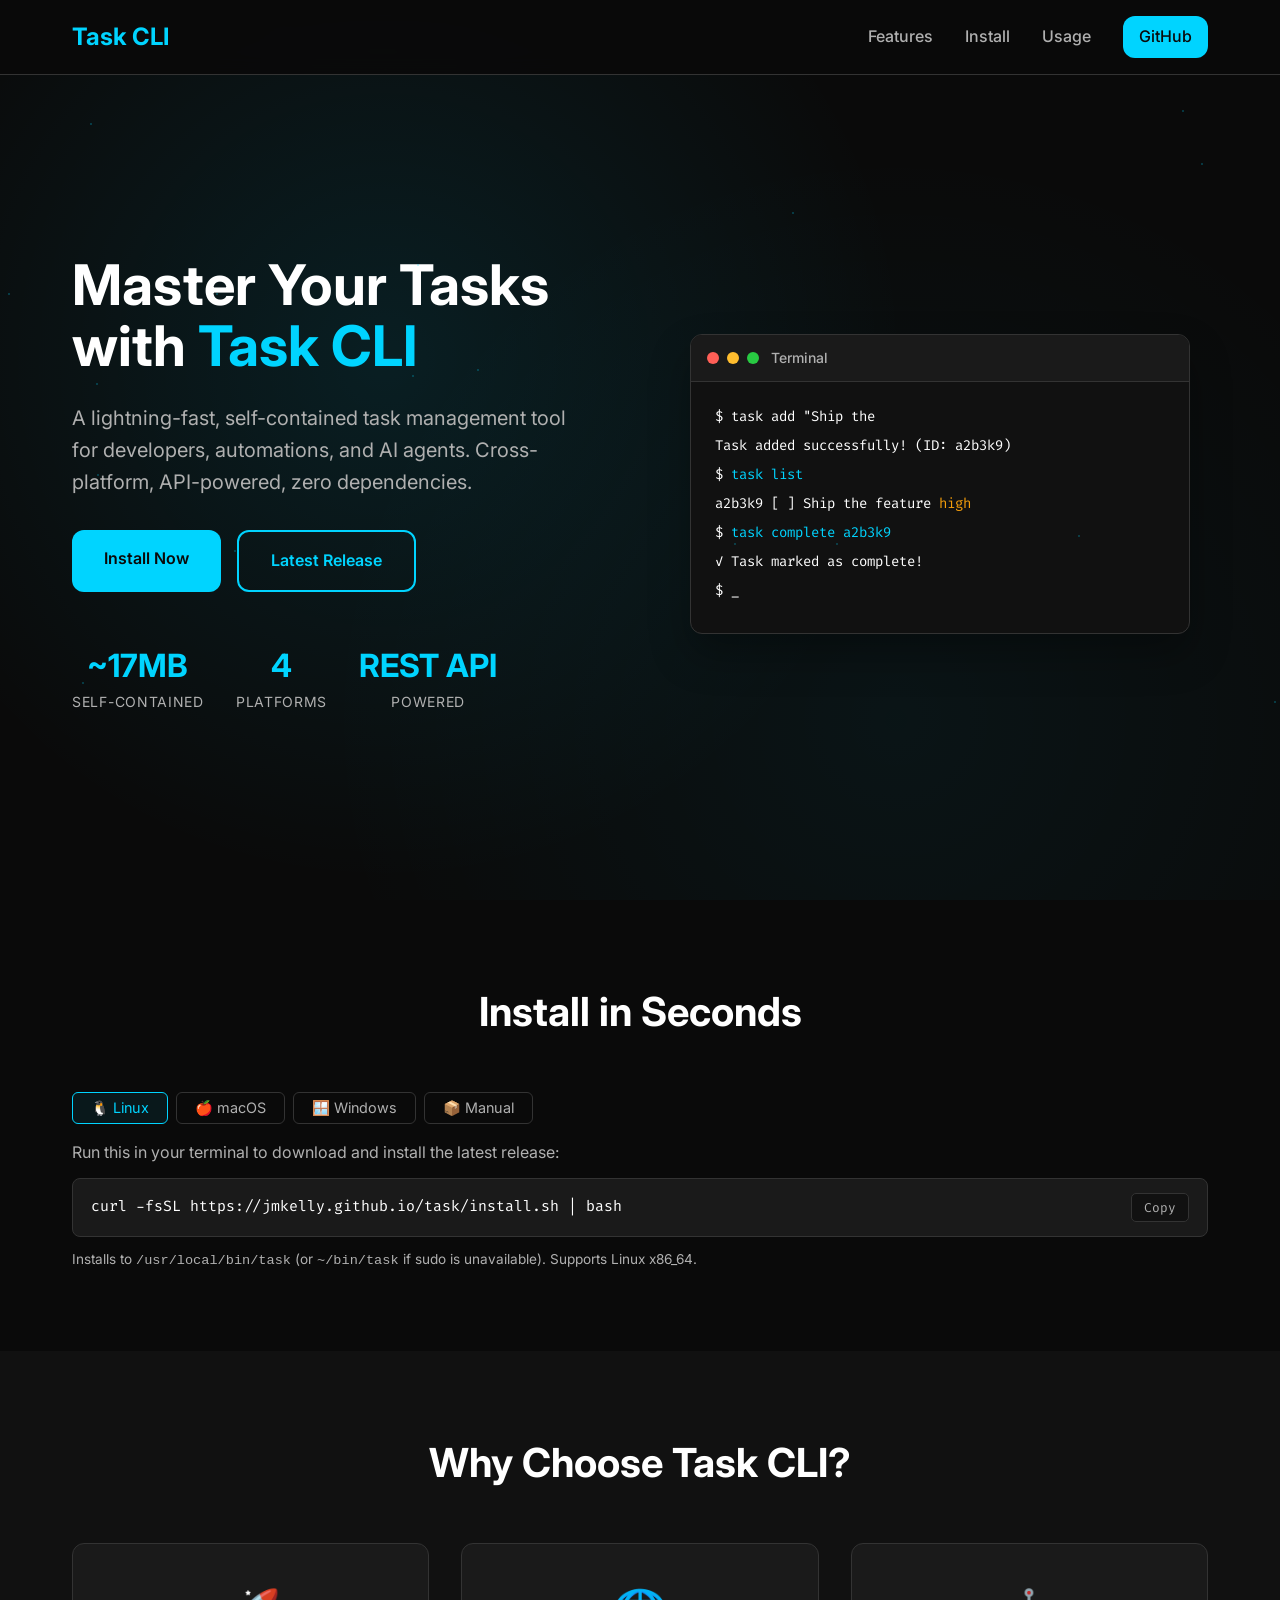
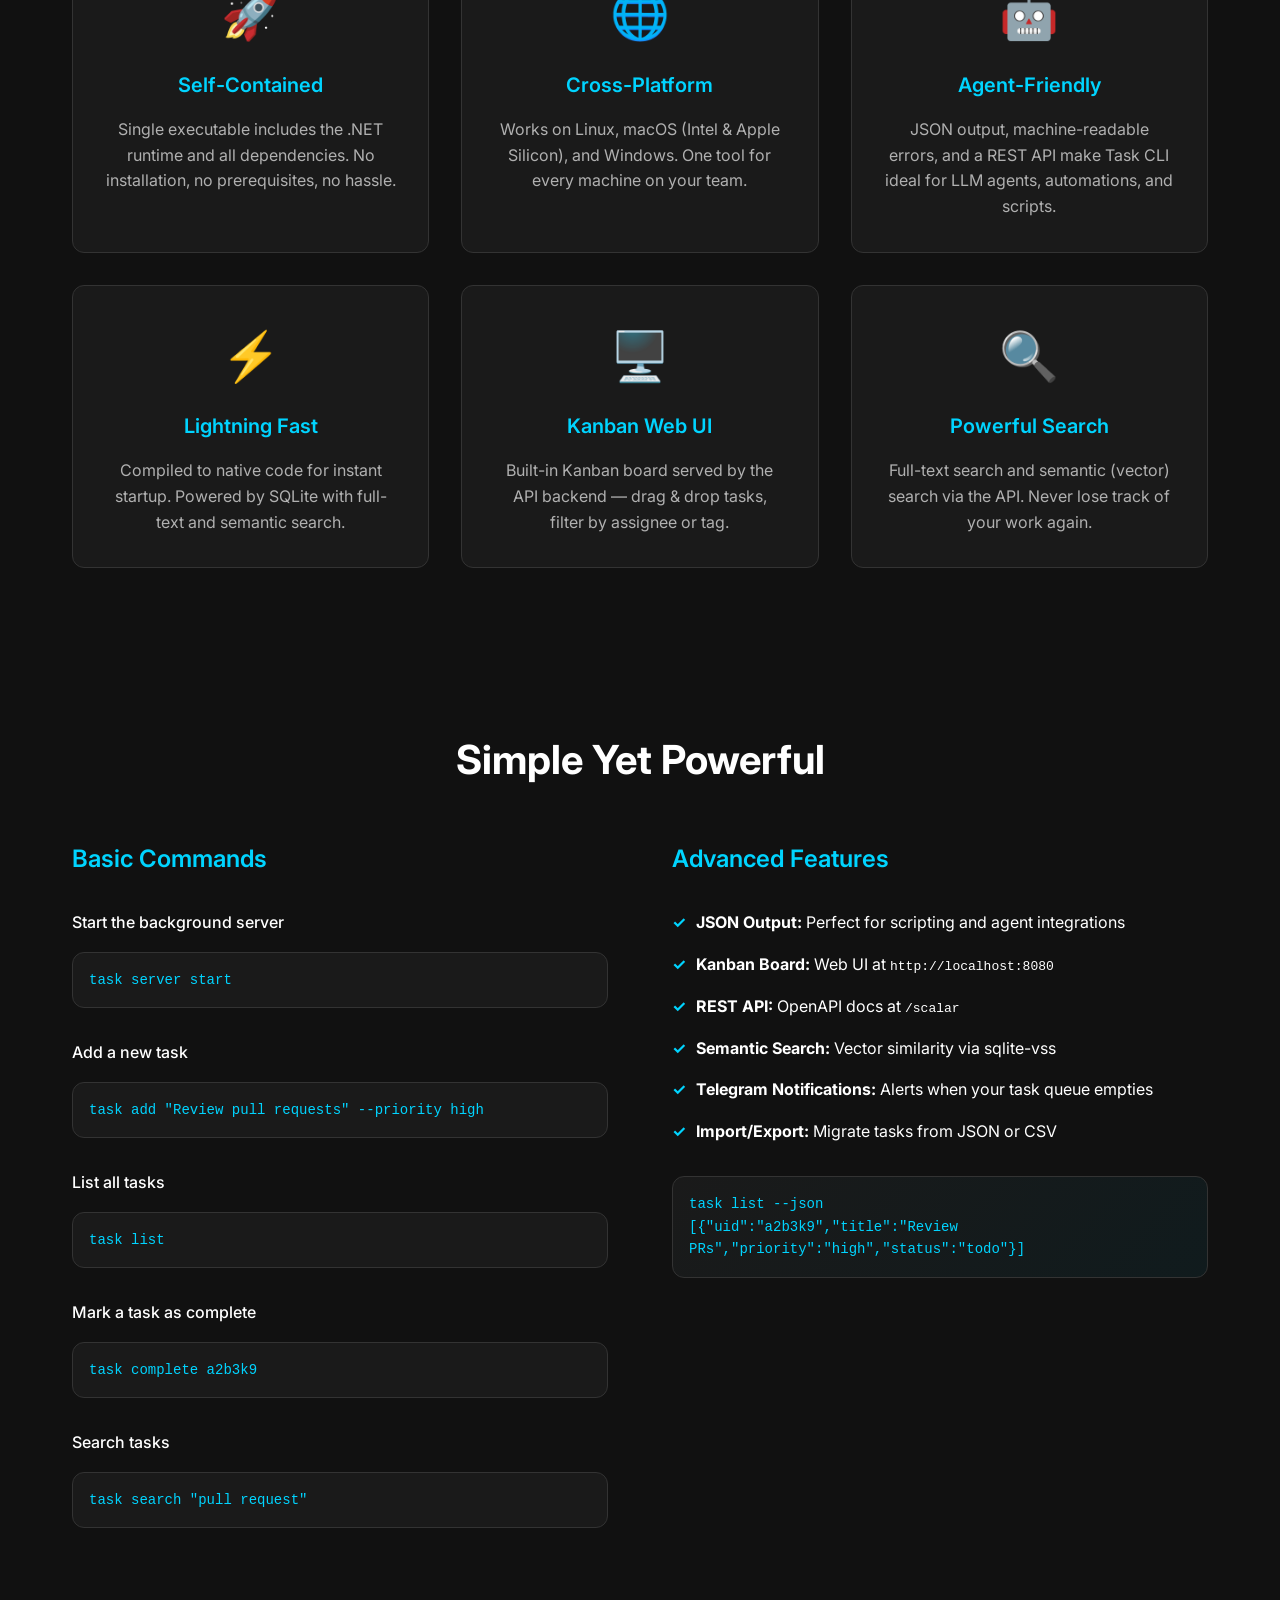
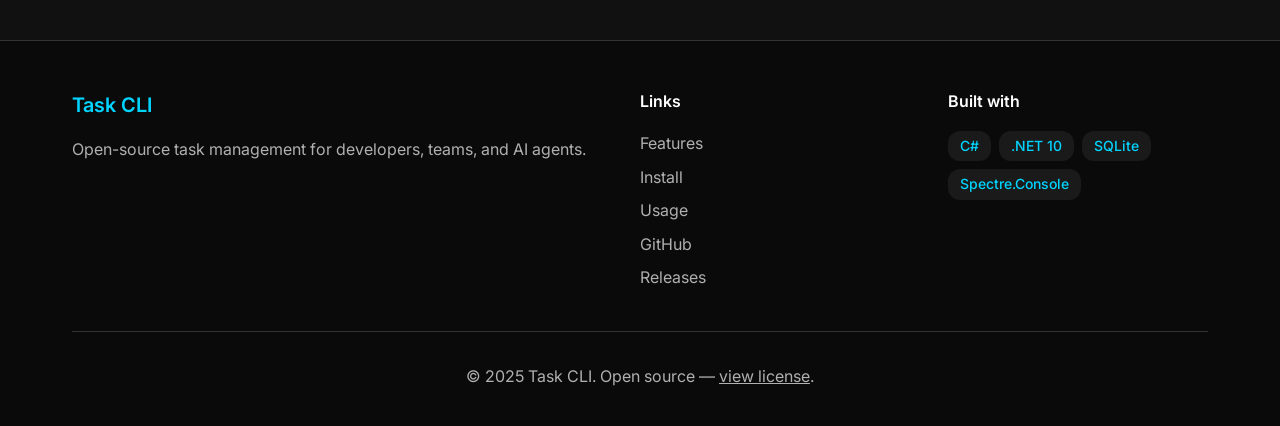
==== docs/index.html @ d17a0133 "feat: add release workflow, install scripts, and GitHub Pages landing page Agent-Logs-Url: https://g" ====
<!DOCTYPE html>
<html lang="en">
<head>
    <meta charset="UTF-8">
    <meta name="viewport" content="width=device-width, initial-scale=1.0">
    <title>Task CLI - Cross-Platform Task Management Tool</title>
    <meta name="description" content="A self-contained, cross-platform CLI application for managing tasks. No installation hassles — one command and you're ready to go.">
    <link rel="preconnect" href="https://fonts.googleapis.com">
    <link rel="preconnect" href="https://fonts.gstatic.com" crossorigin>
    <link href="https://fonts.googleapis.com/css2?family=Inter:wght@300;400;500;600;700&family=Fira+Code:wght@400;500&display=swap" rel="stylesheet">
    <link rel="stylesheet" href="marketing.css">
    <style>
        /* Install section extras */
        .install-tabs { display: flex; gap: 8px; margin-bottom: 16px; flex-wrap: wrap; }
        .tab-btn {
            padding: 6px 18px; border-radius: 6px; border: 1.5px solid var(--border-color);
            background: transparent; color: var(--text-secondary); font-size: 0.9rem;
            cursor: pointer; font-family: inherit; transition: all 0.2s;
        }
        .tab-btn.active, .tab-btn:hover {
            border-color: var(--text-accent); color: var(--text-accent); background: rgba(0,212,255,0.07);
        }
        .tab-panel { display: none; }
        .tab-panel.active { display: block; }
        .oneliner-box {
            display: flex; align-items: center; gap: 10px;
            background: var(--bg-tertiary); border: 1px solid var(--border-color);
            border-radius: 8px; padding: 14px 18px; margin-bottom: 12px;
            font-family: 'Fira Code', monospace; font-size: 0.93rem;
            color: var(--text-primary); word-break: break-all;
        }
        .copy-btn {
            margin-left: auto; flex-shrink: 0;
            padding: 5px 12px; border-radius: 5px; border: 1px solid var(--border-color);
            background: var(--bg-secondary); color: var(--text-secondary);
            font-size: 0.8rem; cursor: pointer; font-family: inherit;
            transition: all 0.2s;
        }
        .copy-btn:hover { border-color: var(--text-accent); color: var(--text-accent); }
        .platform-download-grid {
            display: grid; grid-template-columns: repeat(auto-fit, minmax(180px, 1fr)); gap: 10px;
            margin-top: 12px;
        }
        .dl-btn {
            display: flex; flex-direction: column; align-items: center; gap: 4px;
            padding: 14px 10px; border-radius: 10px; border: 1.5px solid var(--border-color);
            background: var(--bg-secondary); color: var(--text-primary); text-decoration: none;
            font-size: 0.88rem; transition: all 0.2s; text-align: center;
        }
        .dl-btn:hover { border-color: var(--text-accent); color: var(--text-accent); transform: translateY(-2px); }
        .dl-btn .dl-icon { font-size: 1.6rem; }
        .dl-btn .dl-label { font-weight: 600; }
        .dl-btn .dl-sub { font-size: 0.78rem; color: var(--text-secondary); }
        .releases-link { text-align: center; margin-top: 14px; font-size: 0.9rem; color: var(--text-secondary); }
        .releases-link a { color: var(--accent); }
    </style>
</head>
<body>
    <header class="hero">
        <nav class="nav">
            <div class="nav-content">
                <h1 class="nav-title">Task CLI</h1>
                <div class="nav-links">
                    <a href="#features">Features</a>
                    <a href="#installation">Install</a>
                    <a href="#usage">Usage</a>
                    <a href="https://github.com/jmkelly/task" class="cta-btn">GitHub</a>
                </div>
            </div>
        </nav>

        <div class="hero-content">
            <div class="hero-text">
                <h1 class="hero-title">
                    Master Your Tasks with
                    <span class="accent">Task CLI</span>
                </h1>
                <p class="hero-subtitle">
                    A lightning-fast, self-contained task management tool for developers, automations, and AI agents.
                    Cross-platform, API-powered, zero dependencies.
                </p>
                <div class="hero-actions">
                    <a href="#installation" class="primary-btn">Install Now</a>
                    <a href="https://github.com/jmkelly/task/releases/latest" class="secondary-btn">Latest Release</a>
                </div>
                <div class="hero-stats">
                    <div class="stat">
                        <span class="stat-number">~17MB</span>
                        <span class="stat-label">Self-Contained</span>
                    </div>
                    <div class="stat">
                        <span class="stat-number">4</span>
                        <span class="stat-label">Platforms</span>
                    </div>
                    <div class="stat">
                        <span class="stat-number">REST API</span>
                        <span class="stat-label">Powered</span>
                    </div>
                </div>
            </div>
            <div class="hero-visual">
                <div class="terminal">
                    <div class="terminal-header">
                        <div class="terminal-dots">
                            <span class="dot red"></span>
                            <span class="dot yellow"></span>
                            <span class="dot green"></span>
                        </div>
                        <span class="terminal-title">Terminal</span>
                    </div>
                    <div class="terminal-content">
                        <div class="terminal-line">$ <span class="command">task add "Ship the feature"</span></div>
                        <div class="terminal-line">Task added successfully! (ID: a2b3k9)</div>
                        <div class="terminal-line">$ <span class="command">task list</span></div>
                        <div class="terminal-line">a2b3k9  [ ] Ship the feature  <span style="color:#f59e0b">high</span></div>
                        <div class="terminal-line">$ <span class="command">task complete a2b3k9</span></div>
                        <div class="terminal-line">✓ Task marked as complete!</div>
                        <div class="terminal-line">$ <span class="cursor">_</span></div>
                    </div>
                </div>
            </div>
        </div>
    </header>

    <!-- INSTALLATION -->
    <section id="installation" class="installation">
        <div class="container">
            <h2 class="section-title">Install in Seconds</h2>

            <div class="install-tabs">
                <button class="tab-btn active" onclick="switchTab('linux', this)">🐧 Linux</button>
                <button class="tab-btn" onclick="switchTab('mac', this)">🍎 macOS</button>
                <button class="tab-btn" onclick="switchTab('windows', this)">🪟 Windows</button>
                <button class="tab-btn" onclick="switchTab('manual', this)">📦 Manual</button>
            </div>

            <!-- Linux -->
            <div id="tab-linux" class="tab-panel active">
                <p style="margin-bottom:12px;color:var(--text-secondary)">Run this in your terminal to download and install the latest release:</p>
                <div class="oneliner-box">
                    <span>curl -fsSL https://jmkelly.github.io/task/install.sh | bash</span>
                    <button class="copy-btn" onclick="copyText(this,'curl -fsSL https://jmkelly.github.io/task/install.sh | bash')">Copy</button>
                </div>
                <p style="font-size:0.85rem;color:var(--text-secondary)">
                    Installs to <code>/usr/local/bin/task</code> (or <code>~/bin/task</code> if sudo is unavailable).
                    Supports Linux x86_64.
                </p>
            </div>

            <!-- macOS -->
            <div id="tab-mac" class="tab-panel">
                <p style="margin-bottom:12px;color:var(--text-secondary)">Run this in your terminal — works on Intel and Apple Silicon:</p>
                <div class="oneliner-box">
                    <span>curl -fsSL https://jmkelly.github.io/task/install.sh | bash</span>
                    <button class="copy-btn" onclick="copyText(this,'curl -fsSL https://jmkelly.github.io/task/install.sh | bash')">Copy</button>
                </div>
                <p style="font-size:0.85rem;color:var(--text-secondary)">
                    Auto-detects Intel (x86_64) or Apple Silicon (arm64). Installs to <code>/usr/local/bin/task</code>.
                </p>
            </div>

            <!-- Windows -->
            <div id="tab-windows" class="tab-panel">
                <p style="margin-bottom:12px;color:var(--text-secondary)">Open PowerShell and run:</p>
                <div class="oneliner-box">
                    <span>irm https://jmkelly.github.io/task/install.ps1 | iex</span>
                    <button class="copy-btn" onclick="copyText(this,'irm https://jmkelly.github.io/task/install.ps1 | iex')">Copy</button>
                </div>
                <p style="font-size:0.85rem;color:var(--text-secondary)">
                    Downloads to <code>%LOCALAPPDATA%\Programs\task\task.exe</code> and adds it to your user PATH automatically.
                    Restart your terminal after installing.
                </p>
            </div>

            <!-- Manual -->
            <div id="tab-manual" class="tab-panel">
                <p style="margin-bottom:12px;color:var(--text-secondary)">Download the binary for your platform directly from the latest release:</p>
                <div class="platform-download-grid">
                    <a class="dl-btn" href="https://github.com/jmkelly/task/releases/latest/download/task-linux-x64">
                        <span class="dl-icon">🐧</span>
                        <span class="dl-label">Linux</span>
                        <span class="dl-sub">x86_64</span>
                    </a>
                    <a class="dl-btn" href="https://github.com/jmkelly/task/releases/latest/download/task-osx-x64">
                        <span class="dl-icon">🍎</span>
                        <span class="dl-label">macOS</span>
                        <span class="dl-sub">Intel (x86_64)</span>
                    </a>
                    <a class="dl-btn" href="https://github.com/jmkelly/task/releases/latest/download/task-osx-arm64">
                        <span class="dl-icon">🍎</span>
                        <span class="dl-label">macOS</span>
                        <span class="dl-sub">Apple Silicon (arm64)</span>
                    </a>
                    <a class="dl-btn" href="https://github.com/jmkelly/task/releases/latest/download/task-win-x64.exe">
                        <span class="dl-icon">🪟</span>
                        <span class="dl-label">Windows</span>
                        <span class="dl-sub">x86_64 (.exe)</span>
                    </a>
                </div>
                <div class="releases-link">
                    All versions: <a href="https://github.com/jmkelly/task/releases">github.com/jmkelly/task/releases</a>
                </div>
                <p style="font-size:0.85rem;color:var(--text-secondary);margin-top:14px">
                    After downloading on Linux/macOS, make it executable and move to your PATH:<br>
                    <code>chmod +x task-linux-x64 &amp;&amp; sudo mv task-linux-x64 /usr/local/bin/task</code>
                </p>
            </div>
        </div>
    </section>

    <!-- FEATURES -->
    <section id="features" class="features">
        <div class="container">
            <h2 class="section-title">Why Choose Task CLI?</h2>
            <div class="features-grid">
                <div class="feature-card">
                    <div class="feature-icon">🚀</div>
                    <h3>Self-Contained</h3>
                    <p>Single executable includes the .NET runtime and all dependencies. No installation, no prerequisites, no hassle.</p>
                </div>
                <div class="feature-card">
                    <div class="feature-icon">🌐</div>
                    <h3>Cross-Platform</h3>
                    <p>Works on Linux, macOS (Intel &amp; Apple Silicon), and Windows. One tool for every machine on your team.</p>
                </div>
                <div class="feature-card">
                    <div class="feature-icon">🤖</div>
                    <h3>Agent-Friendly</h3>
                    <p>JSON output, machine-readable errors, and a REST API make Task CLI ideal for LLM agents, automations, and scripts.</p>
                </div>
                <div class="feature-card">
                    <div class="feature-icon">⚡</div>
                    <h3>Lightning Fast</h3>
                    <p>Compiled to native code for instant startup. Powered by SQLite with full-text and semantic search.</p>
                </div>
                <div class="feature-card">
                    <div class="feature-icon">🖥️</div>
                    <h3>Kanban Web UI</h3>
                    <p>Built-in Kanban board served by the API backend — drag &amp; drop tasks, filter by assignee or tag.</p>
                </div>
                <div class="feature-card">
                    <div class="feature-icon">🔍</div>
                    <h3>Powerful Search</h3>
                    <p>Full-text search and semantic (vector) search via the API. Never lose track of your work again.</p>
                </div>
            </div>
        </div>
    </section>

    <!-- USAGE -->
    <section id="usage" class="usage">
        <div class="container">
            <h2 class="section-title">Simple Yet Powerful</h2>
            <div class="usage-content">
                <div class="usage-examples">
                    <h3>Basic Commands</h3>
                    <div class="command-example">
                        <div class="command-desc">Start the background server</div>
                        <div class="code-block"><code>task server start</code></div>
                    </div>
                    <div class="command-example">
                        <div class="command-desc">Add a new task</div>
                        <div class="code-block"><code>task add "Review pull requests" --priority high</code></div>
                    </div>
                    <div class="command-example">
                        <div class="command-desc">List all tasks</div>
                        <div class="code-block"><code>task list</code></div>
                    </div>
                    <div class="command-example">
                        <div class="command-desc">Mark a task as complete</div>
                        <div class="code-block"><code>task complete a2b3k9</code></div>
                    </div>
                    <div class="command-example">
                        <div class="command-desc">Search tasks</div>
                        <div class="code-block"><code>task search "pull request"</code></div>
                    </div>
                </div>
                <div class="usage-features">
                    <h3>Advanced Features</h3>
                    <ul class="feature-list">
                        <li><strong>JSON Output:</strong> Perfect for scripting and agent integrations</li>
                        <li><strong>Kanban Board:</strong> Web UI at <code>http://localhost:8080</code></li>
                        <li><strong>REST API:</strong> OpenAPI docs at <code>/scalar</code></li>
                        <li><strong>Semantic Search:</strong> Vector similarity via sqlite-vss</li>
                        <li><strong>Telegram Notifications:</strong> Alerts when your task queue empties</li>
                        <li><strong>Import/Export:</strong> Migrate tasks from JSON or CSV</li>
                    </ul>
                    <div class="code-block json">
                        <code>task list --json</code><br>
                        <code>[{"uid":"a2b3k9","title":"Review PRs","priority":"high","status":"todo"}]</code>
                    </div>
                </div>
            </div>
        </div>
    </section>

    <footer class="footer">
        <div class="container">
            <div class="footer-content">
                <div class="footer-section">
                    <h3>Task CLI</h3>
                    <p>Open-source task management for developers, teams, and AI agents.</p>
                </div>
                <div class="footer-section">
                    <h4>Links</h4>
                    <a href="#features">Features</a>
                    <a href="#installation">Install</a>
                    <a href="#usage">Usage</a>
                    <a href="https://github.com/jmkelly/task">GitHub</a>
                    <a href="https://github.com/jmkelly/task/releases">Releases</a>
                </div>
                <div class="footer-section">
                    <h4>Built with</h4>
                    <div class="tech-stack">
                        <span class="tech">C#</span>
                        <span class="tech">.NET 10</span>
                        <span class="tech">SQLite</span>
                        <span class="tech">Spectre.Console</span>
                    </div>
                </div>
            </div>
            <div class="footer-bottom">
                <p>&copy; 2025 Task CLI. Open source — <a href="https://github.com/jmkelly/task/blob/main/LICENSE" style="color:var(--accent)">view license</a>.</p>
            </div>
        </div>
    </footer>

    <script src="marketing.js"></script>
    <script>
        function switchTab(name, btn) {
            document.querySelectorAll('.tab-panel').forEach(p => p.classList.remove('active'));
            document.querySelectorAll('.tab-btn').forEach(b => b.classList.remove('active'));
            document.getElementById('tab-' + name).classList.add('active');
            btn.classList.add('active');
        }
        function copyText(btn, text) {
            navigator.clipboard.writeText(text).then(() => {
                const orig = btn.textContent;
                btn.textContent = 'Copied!';
                setTimeout(() => { btn.textContent = orig; }, 2000);
            }).catch(() => {
                // fallback: select text
            });
        }
    </script>
</body>
</html>
---- docs/marketing.css ----
/* Reset and base styles */
* {
    margin: 0;
    padding: 0;
    box-sizing: border-box;
}

:root {
    --bg-primary: #0a0a0a;
    --bg-secondary: #111111;
    --bg-tertiary: #1a1a1a;
    --text-primary: #ffffff;
    --text-secondary: #b0b0b0;
    --text-accent: #00d4ff;
    --border-color: #333333;
    --shadow: 0 4px 20px rgba(0, 212, 255, 0.1);
    --shadow-hover: 0 8px 30px rgba(0, 212, 255, 0.2);
    --transition: all 0.3s cubic-bezier(0.4, 0, 0.2, 1);
    --border-radius: 12px;
    --max-width: 1200px;
}

body {
    font-family: 'Inter', sans-serif;
    background: var(--bg-primary);
    color: var(--text-primary);
    line-height: 1.6;
    overflow-x: hidden;
}

/* Navigation */
.nav {
    position: fixed;
    top: 0;
    left: 0;
    right: 0;
    background: rgba(10, 10, 10, 0.95);
    backdrop-filter: blur(10px);
    border-bottom: 1px solid var(--border-color);
    z-index: 1000;
}

.nav-content {
    max-width: var(--max-width);
    margin: 0 auto;
    padding: 1rem 2rem;
    display: flex;
    justify-content: space-between;
    align-items: center;
}

.nav-title {
    font-size: 1.5rem;
    font-weight: 700;
    color: var(--text-accent);
}

.nav-links {
    display: flex;
    gap: 2rem;
    align-items: center;
}

.nav-links a {
    color: var(--text-secondary);
    text-decoration: none;
    transition: var(--transition);
    font-weight: 500;
}

.nav-links a:hover {
    color: var(--text-accent);
}

.cta-btn {
    background: var(--text-accent);
    color: var(--bg-primary) !important;
    padding: 0.5rem 1rem;
    border-radius: var(--border-radius);
    font-weight: 600;
    text-decoration: none;
    transition: var(--transition);
}

.cta-btn:hover {
    transform: translateY(-2px);
    box-shadow: var(--shadow);
}

/* Hero Section */
.hero {
    min-height: 100vh;
    display: flex;
    flex-direction: column;
    justify-content: center;
    position: relative;
    overflow: hidden;
}

.hero::before {
    content: '';
    position: absolute;
    top: 0;
    left: 0;
    right: 0;
    bottom: 0;
    background: radial-gradient(circle at 30% 40%, rgba(0, 212, 255, 0.1) 0%, transparent 50%),
                radial-gradient(circle at 70% 80%, rgba(0, 212, 255, 0.05) 0%, transparent 50%);
    z-index: -1;
}

.hero-content {
    max-width: var(--max-width);
    margin: 0 auto;
    padding: 2rem;
    display: grid;
    grid-template-columns: 1fr 1fr;
    gap: 4rem;
    align-items: center;
    padding-top: 100px;
}

.hero-title {
    font-size: 3.5rem;
    font-weight: 700;
    line-height: 1.1;
    margin-bottom: 1.5rem;
}

.accent {
    color: var(--text-accent);
}

.hero-subtitle {
    font-size: 1.25rem;
    color: var(--text-secondary);
    margin-bottom: 2rem;
    max-width: 500px;
}

.hero-actions {
    display: flex;
    gap: 1rem;
    margin-bottom: 3rem;
}

.primary-btn, .secondary-btn {
    padding: 1rem 2rem;
    border-radius: var(--border-radius);
    font-weight: 600;
    text-decoration: none;
    transition: var(--transition);
    display: inline-block;
}

.primary-btn {
    background: var(--text-accent);
    color: var(--bg-primary);
}

.primary-btn:hover {
    transform: translateY(-2px);
    box-shadow: var(--shadow);
}

.secondary-btn {
    background: transparent;
    color: var(--text-accent);
    border: 2px solid var(--text-accent);
}

.secondary-btn:hover {
    background: var(--text-accent);
    color: var(--bg-primary);
}

.hero-stats {
    display: flex;
    gap: 2rem;
}

.stat {
    display: flex;
    flex-direction: column;
    align-items: center;
}

.stat-number {
    font-size: 2rem;
    font-weight: 700;
    color: var(--text-accent);
}

.stat-label {
    font-size: 0.875rem;
    color: var(--text-secondary);
    text-transform: uppercase;
    letter-spacing: 0.05em;
}

/* Terminal Visual */
.hero-visual {
    display: flex;
    justify-content: center;
}

.terminal {
    background: var(--bg-secondary);
    border-radius: var(--border-radius);
    overflow: hidden;
    box-shadow: 0 20px 40px rgba(0, 0, 0, 0.3);
    width: 100%;
    max-width: 500px;
    border: 1px solid var(--border-color);
}

.terminal-header {
    background: var(--bg-tertiary);
    padding: 0.75rem 1rem;
    display: flex;
    align-items: center;
    gap: 0.75rem;
    border-bottom: 1px solid var(--border-color);
}

.terminal-dots {
    display: flex;
    gap: 0.5rem;
}

.dot {
    width: 12px;
    height: 12px;
    border-radius: 50%;
}

.dot.red { background: #ff5f57; }
.dot.yellow { background: #ffbd2e; }
.dot.green { background: #28ca42; }

.terminal-title {
    color: var(--text-secondary);
    font-size: 0.875rem;
    font-weight: 500;
}

.terminal-content {
    padding: 1.5rem;
    font-family: 'Fira Code', monospace;
    font-size: 0.875rem;
    line-height: 1.5;
}

.terminal-line {
    margin-bottom: 0.5rem;
}

.command {
    color: var(--text-accent);
}

.cursor {
    animation: blink 1s infinite;
}

@keyframes blink {
    0%, 50% { opacity: 1; }
    51%, 100% { opacity: 0; }
}

/* Sections */
.container {
    max-width: var(--max-width);
    margin: 0 auto;
    padding: 0 2rem;
}

.section-title {
    font-size: 2.5rem;
    font-weight: 700;
    text-align: center;
    margin-bottom: 3rem;
    color: var(--text-primary);
}

/* Features */
.features {
    padding: 5rem 0;
    background: var(--bg-secondary);
}

.features-grid {
    display: grid;
    grid-template-columns: repeat(auto-fit, minmax(300px, 1fr));
    gap: 2rem;
}

.feature-card {
    background: var(--bg-tertiary);
    padding: 2rem;
    border-radius: var(--border-radius);
    border: 1px solid var(--border-color);
    transition: var(--transition);
    text-align: center;
}

.feature-card:hover {
    transform: translateY(-4px);
    box-shadow: var(--shadow-hover);
    border-color: var(--text-accent);
}

.feature-icon {
    font-size: 3rem;
    margin-bottom: 1rem;
}

.feature-card h3 {
    font-size: 1.25rem;
    font-weight: 600;
    margin-bottom: 1rem;
    color: var(--text-accent);
}

.feature-card p {
    color: var(--text-secondary);
    line-height: 1.6;
}

/* Installation */
.installation {
    padding: 5rem 0;
}

.install-grid {
    display: grid;
    grid-template-columns: repeat(auto-fit, minmax(250px, 1fr));
    gap: 2rem;
}

.install-step {
    text-align: center;
    padding: 2rem;
    background: var(--bg-secondary);
    border-radius: var(--border-radius);
    border: 1px solid var(--border-color);
}

.step-number {
    width: 60px;
    height: 60px;
    background: var(--text-accent);
    color: var(--bg-primary);
    border-radius: 50%;
    display: flex;
    align-items: center;
    justify-content: center;
    font-size: 1.5rem;
    font-weight: 700;
    margin: 0 auto 1.5rem;
}

.install-step h3 {
    font-size: 1.25rem;
    font-weight: 600;
    margin-bottom: 1rem;
    color: var(--text-accent);
}

.platform-links {
    display: flex;
    flex-wrap: wrap;
    gap: 0.5rem;
    justify-content: center;
    margin-top: 1.5rem;
}

.platform-btn {
    padding: 0.5rem 1rem;
    background: var(--bg-tertiary);
    color: var(--text-secondary);
    text-decoration: none;
    border-radius: var(--border-radius);
    border: 1px solid var(--border-color);
    transition: var(--transition);
    font-size: 0.875rem;
    font-weight: 500;
}

.platform-btn:hover {
    background: var(--text-accent);
    color: var(--bg-primary);
    border-color: var(--text-accent);
}

/* Code Blocks */
.code-block {
    background: var(--bg-tertiary);
    border: 1px solid var(--border-color);
    border-radius: var(--border-radius);
    padding: 1rem;
    margin: 1rem 0;
    font-family: 'Fira Code', monospace;
    font-size: 0.875rem;
    overflow-x: auto;
}

.code-block code {
    color: var(--text-accent);
}

/* Usage */
.usage {
    padding: 5rem 0;
    background: var(--bg-secondary);
}

.usage-content {
    display: grid;
    grid-template-columns: 1fr 1fr;
    gap: 4rem;
    align-items: start;
}

.usage-examples h3, .usage-features h3 {
    font-size: 1.5rem;
    font-weight: 600;
    margin-bottom: 2rem;
    color: var(--text-accent);
}

.command-example {
    margin-bottom: 2rem;
}

.command-desc {
    font-weight: 500;
    margin-bottom: 0.5rem;
    color: var(--text-primary);
}

.feature-list {
    list-style: none;
    margin-bottom: 2rem;
}

.feature-list li {
    margin-bottom: 1rem;
    padding-left: 1.5rem;
    position: relative;
}

.feature-list li::before {
    content: '✓';
    position: absolute;
    left: 0;
    color: var(--text-accent);
    font-weight: bold;
}

.feature-list strong {
    color: var(--text-primary);
}

.code-block.json {
    background: linear-gradient(135deg, var(--bg-tertiary) 0%, rgba(0, 212, 255, 0.05) 100%);
}

/* Footer */
.footer {
    background: var(--bg-primary);
    padding: 3rem 0 2rem;
    border-top: 1px solid var(--border-color);
}

.footer-content {
    display: grid;
    grid-template-columns: 2fr 1fr 1fr;
    gap: 3rem;
    margin-bottom: 2rem;
}

.footer-section h3 {
    font-size: 1.25rem;
    font-weight: 600;
    margin-bottom: 1rem;
    color: var(--text-accent);
}

.footer-section h4 {
    font-size: 1rem;
    font-weight: 600;
    margin-bottom: 1rem;
    color: var(--text-primary);
}

.footer-section p {
    color: var(--text-secondary);
    line-height: 1.6;
}

.footer-section a {
    display: block;
    color: var(--text-secondary);
    text-decoration: none;
    margin-bottom: 0.5rem;
    transition: var(--transition);
}

.footer-section a:hover {
    color: var(--text-accent);
}

.tech-stack {
    display: flex;
    flex-wrap: wrap;
    gap: 0.5rem;
}

.tech {
    background: var(--bg-tertiary);
    color: var(--text-accent);
    padding: 0.25rem 0.75rem;
    border-radius: var(--border-radius);
    font-size: 0.875rem;
    font-weight: 500;
}

.footer-bottom {
    border-top: 1px solid var(--border-color);
    padding-top: 2rem;
    text-align: center;
    color: var(--text-secondary);
}

/* Responsive Design */
@media (max-width: 768px) {
    .nav-content {
        padding: 1rem;
    }

    .nav-links {
        display: none;
    }

    .hero-content {
        grid-template-columns: 1fr;
        gap: 2rem;
        padding: 2rem 1rem;
        padding-top: 100px;
    }

    .hero-title {
        font-size: 2.5rem;
    }

    .hero-stats {
        justify-content: space-around;
    }

    .terminal {
        max-width: 100%;
    }

    .features-grid, .install-grid {
        grid-template-columns: 1fr;
    }

    .usage-content {
        grid-template-columns: 1fr;
        gap: 2rem;
    }

    .footer-content {
        grid-template-columns: 1fr;
        gap: 2rem;
    }

    .hero-actions {
        flex-direction: column;
        align-items: flex-start;
    }

    .primary-btn, .secondary-btn {
        width: 100%;
        text-align: center;
    }
}

/* Animations */
@keyframes fadeInUp {
    from {
        opacity: 0;
        transform: translateY(30px);
    }
    to {
        opacity: 1;
        transform: translateY(0);
    }
}

.feature-card, .install-step, .command-example {
    animation: fadeInUp 0.6s ease-out forwards;
    opacity: 0;
}

.feature-card:nth-child(1) { animation-delay: 0.1s; }
.feature-card:nth-child(2) { animation-delay: 0.2s; }
.feature-card:nth-child(3) { animation-delay: 0.3s; }
.feature-card:nth-child(4) { animation-delay: 0.4s; }
.feature-card:nth-child(5) { animation-delay: 0.5s; }
.feature-card:nth-child(6) { animation-delay: 0.6s; }

.install-step:nth-child(1) { animation-delay: 0.1s; }
.install-step:nth-child(2) { animation-delay: 0.2s; }
.install-step:nth-child(3) { animation-delay: 0.3s; }

.command-example:nth-child(1) { animation-delay: 0.1s; }
.command-example:nth-child(2) { animation-delay: 0.2s; }
.command-example:nth-child(3) { animation-delay: 0.3s; }
.command-example:nth-child(4) { animation-delay: 0.4s; }
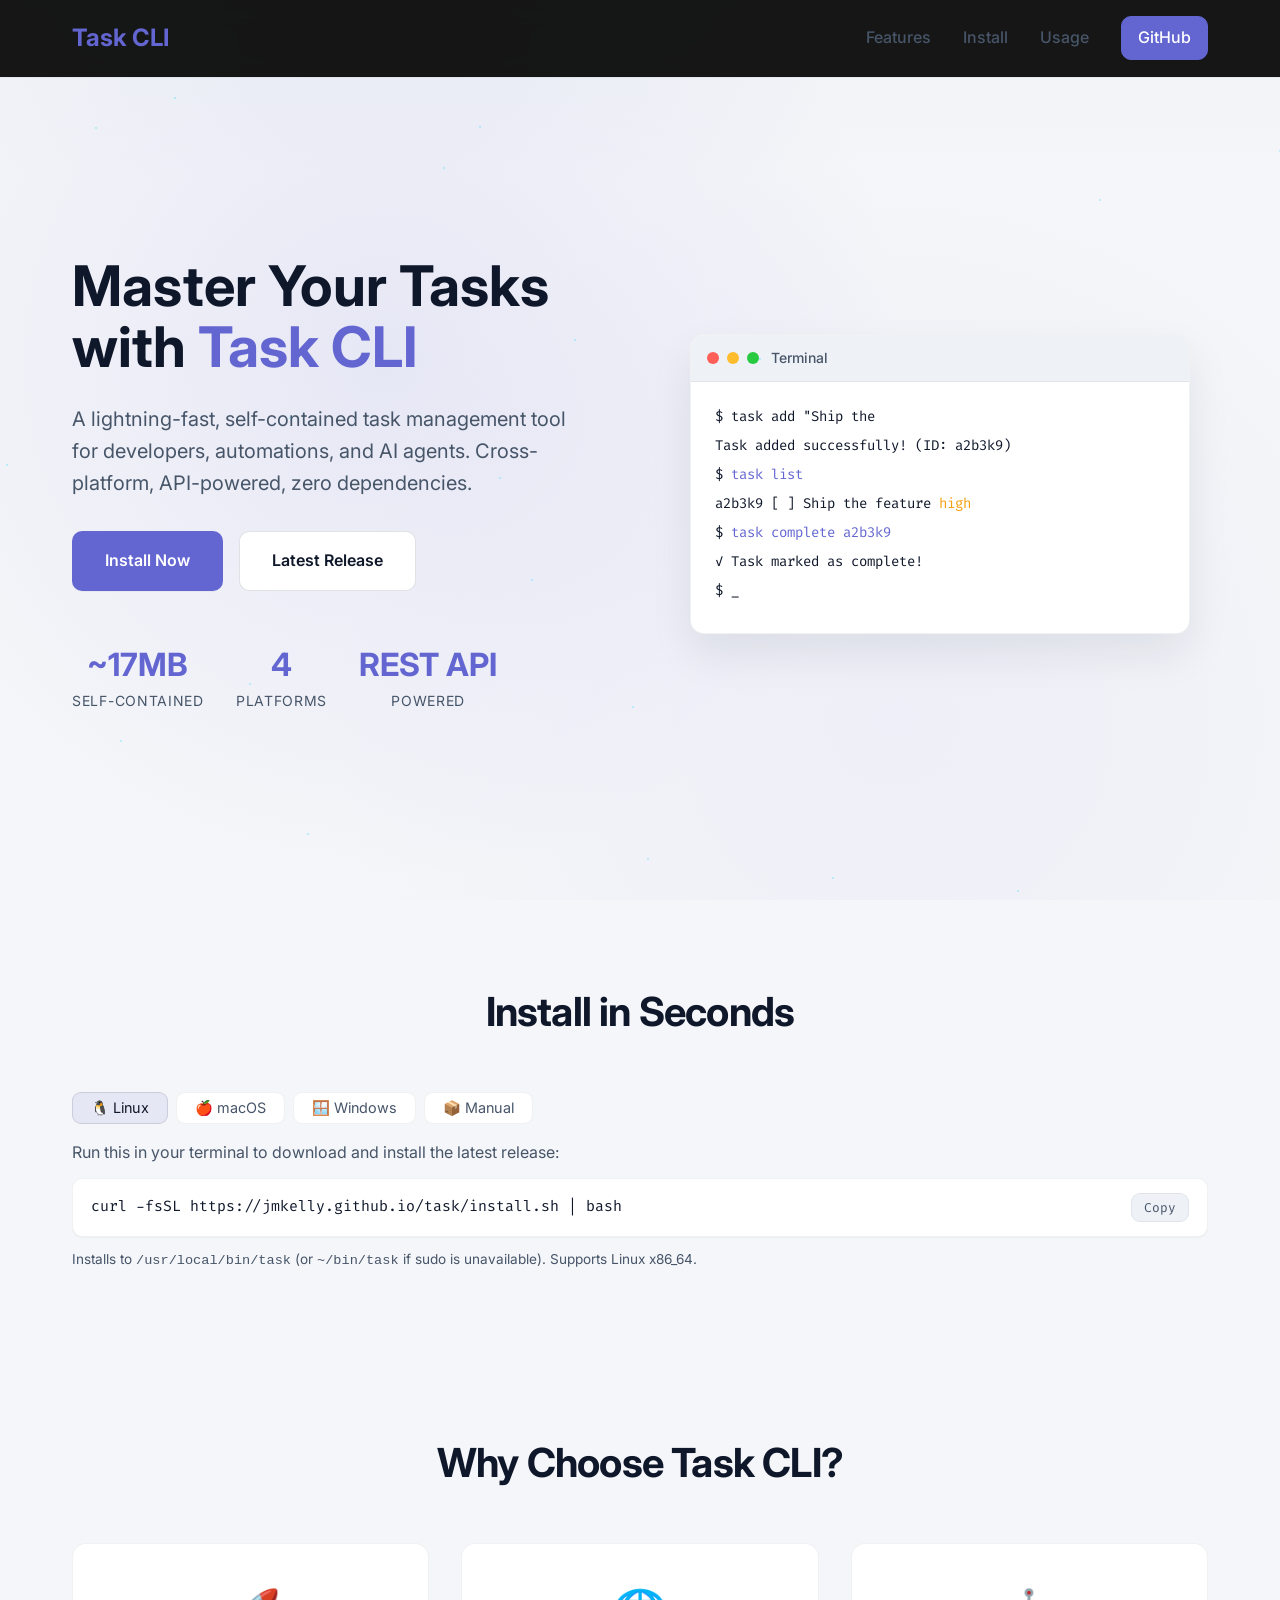
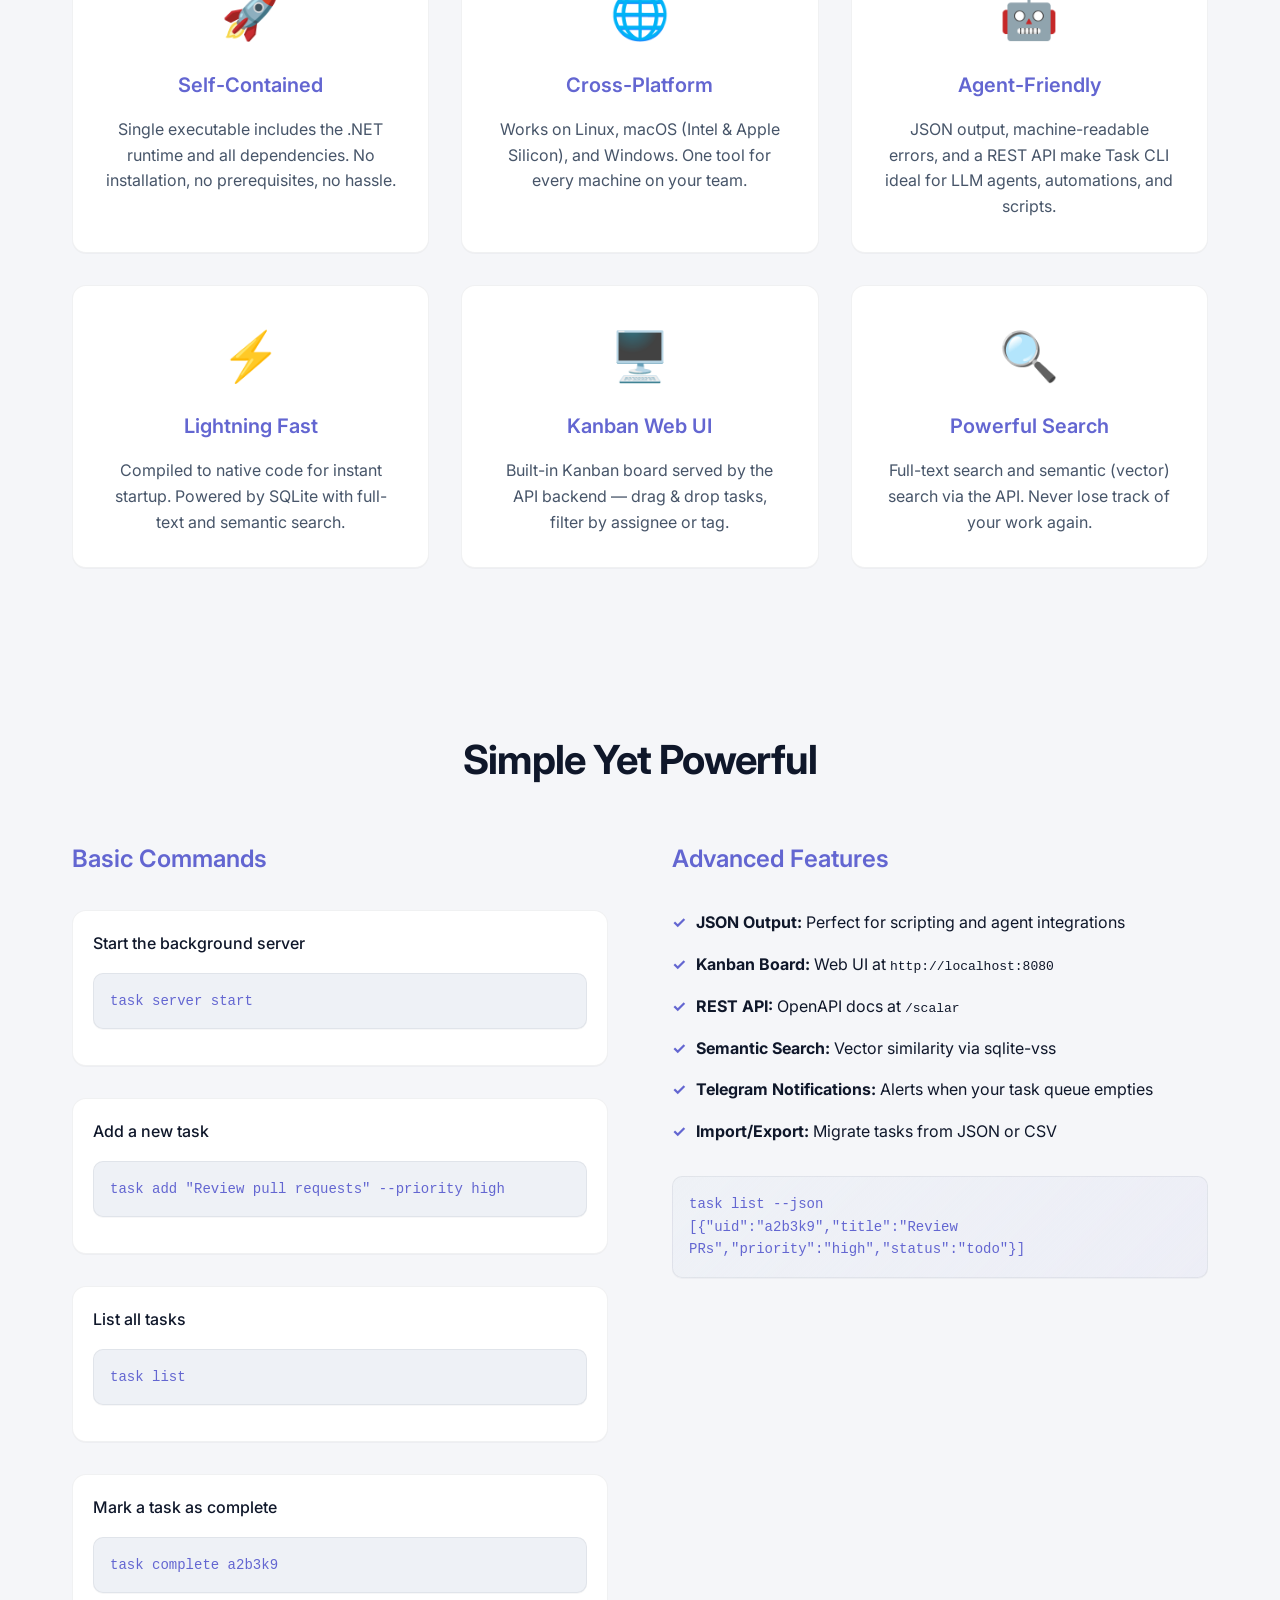
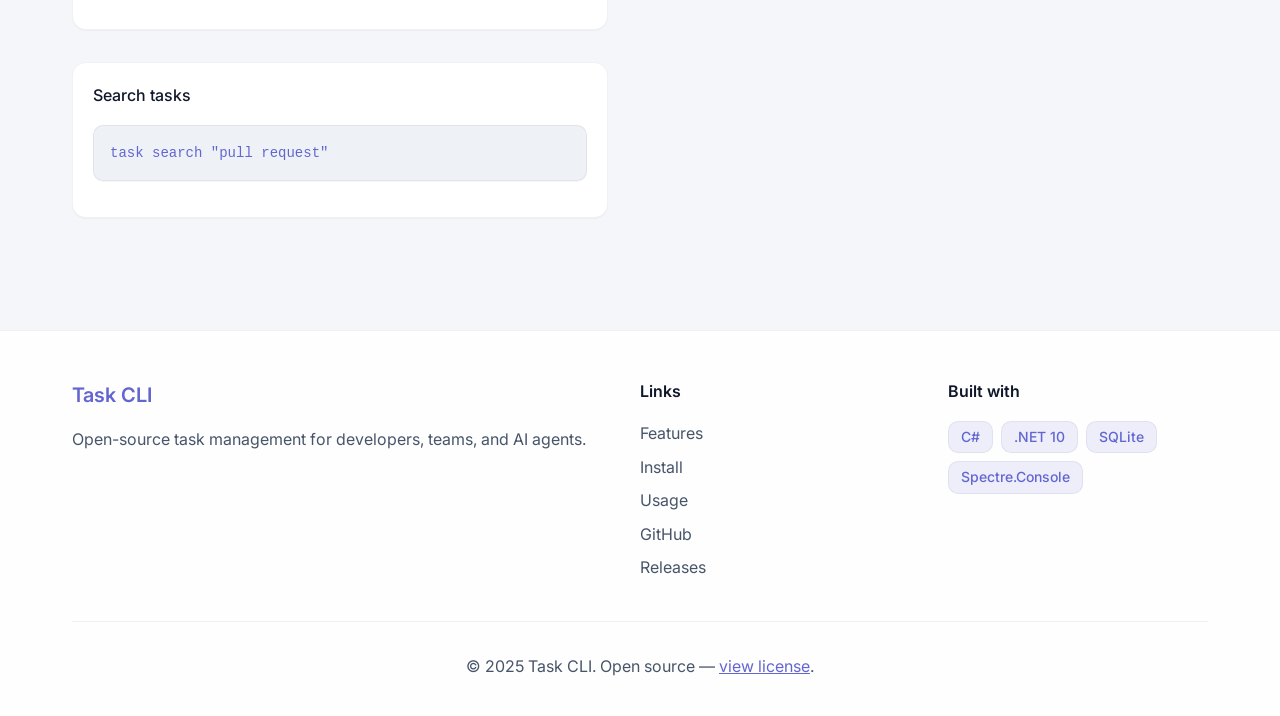
==== commit 95440f24: "style: align docs page with kanban UI styling Agent-Logs-Url: https://github.com/jmkelly/task/sessio" ====
--- a/docs/index.html
+++ b/docs/index.html
@@ -13,41 +13,41 @@
         /* Install section extras */
         .install-tabs { display: flex; gap: 8px; margin-bottom: 16px; flex-wrap: wrap; }
         .tab-btn {
-            padding: 6px 18px; border-radius: 6px; border: 1.5px solid var(--border-color);
-            background: transparent; color: var(--text-secondary); font-size: 0.9rem;
+            padding: 6px 18px; border-radius: 9px; border: 1px solid var(--border-color);
+            background: var(--bg-secondary); color: var(--text-secondary); font-size: 0.9rem;
             cursor: pointer; font-family: inherit; transition: all 0.2s;
         }
         .tab-btn.active, .tab-btn:hover {
-            border-color: var(--text-accent); color: var(--text-accent); background: rgba(0,212,255,0.07);
+            border-color: var(--border-color-strong); color: var(--text-primary); background: var(--accent-soft);
         }
         .tab-panel { display: none; }
         .tab-panel.active { display: block; }
         .oneliner-box {
             display: flex; align-items: center; gap: 10px;
-            background: var(--bg-tertiary); border: 1px solid var(--border-color);
-            border-radius: 8px; padding: 14px 18px; margin-bottom: 12px;
+            background: var(--bg-secondary); border: 1px solid var(--border-color);
+            border-radius: 10px; padding: 14px 18px; margin-bottom: 12px;
             font-family: 'Fira Code', monospace; font-size: 0.93rem;
-            color: var(--text-primary); word-break: break-all;
+            color: var(--text-primary); word-break: break-all; box-shadow: 0 1px 0 rgba(15, 23, 42, 0.03);
         }
         .copy-btn {
             margin-left: auto; flex-shrink: 0;
-            padding: 5px 12px; border-radius: 5px; border: 1px solid var(--border-color);
-            background: var(--bg-secondary); color: var(--text-secondary);
+            padding: 5px 12px; border-radius: 9px; border: 1px solid var(--border-color);
+            background: var(--bg-tertiary); color: var(--text-secondary);
             font-size: 0.8rem; cursor: pointer; font-family: inherit;
             transition: all 0.2s;
         }
-        .copy-btn:hover { border-color: var(--text-accent); color: var(--text-accent); }
+        .copy-btn:hover { border-color: var(--border-color-strong); color: var(--text-primary); background: var(--accent-soft); }
         .platform-download-grid {
             display: grid; grid-template-columns: repeat(auto-fit, minmax(180px, 1fr)); gap: 10px;
             margin-top: 12px;
         }
         .dl-btn {
             display: flex; flex-direction: column; align-items: center; gap: 4px;
-            padding: 14px 10px; border-radius: 10px; border: 1.5px solid var(--border-color);
+            padding: 14px 10px; border-radius: 14px; border: 1px solid var(--border-color);
             background: var(--bg-secondary); color: var(--text-primary); text-decoration: none;
-            font-size: 0.88rem; transition: all 0.2s; text-align: center;
-        }
-        .dl-btn:hover { border-color: var(--text-accent); color: var(--text-accent); transform: translateY(-2px); }
+            font-size: 0.88rem; transition: all 0.2s; text-align: center; box-shadow: 0 1px 0 rgba(15, 23, 42, 0.03);
+        }
+        .dl-btn:hover { border-color: var(--border-color-strong); color: var(--text-primary); transform: translateY(-1px); box-shadow: var(--shadow); }
         .dl-btn .dl-icon { font-size: 1.6rem; }
         .dl-btn .dl-label { font-weight: 600; }
         .dl-btn .dl-sub { font-size: 0.78rem; color: var(--text-secondary); }
--- a/docs/marketing.css
+++ b/docs/marketing.css
@@ -6,26 +6,52 @@
 }
 
 :root {
-    --bg-primary: #0a0a0a;
-    --bg-secondary: #111111;
-    --bg-tertiary: #1a1a1a;
-    --text-primary: #ffffff;
-    --text-secondary: #b0b0b0;
-    --text-accent: #00d4ff;
-    --border-color: #333333;
-    --shadow: 0 4px 20px rgba(0, 212, 255, 0.1);
-    --shadow-hover: 0 8px 30px rgba(0, 212, 255, 0.2);
+    color-scheme: light;
+    --bg-primary: #f5f6f9;
+    --bg-secondary: #ffffff;
+    --bg-tertiary: #eef1f6;
+    --text-primary: #0f172a;
+    --text-secondary: #475569;
+    --text-accent: #6366d1;
+    --accent: var(--text-accent);
+    --accent-soft: rgba(99, 102, 209, 0.1);
+    --accent-faint: rgba(99, 102, 209, 0.05);
+    --border-color: rgba(15, 23, 42, 0.06);
+    --border-color-strong: rgba(15, 23, 42, 0.12);
+    --shadow: 0 10px 24px rgba(15, 23, 42, 0.05);
+    --shadow-hover: 0 20px 44px rgba(15, 23, 42, 0.08);
     --transition: all 0.3s cubic-bezier(0.4, 0, 0.2, 1);
-    --border-radius: 12px;
+    --border-radius: 10px;
+    --border-radius-lg: 14px;
     --max-width: 1200px;
+}
+
+@media (prefers-color-scheme: dark) {
+    :root {
+        color-scheme: dark;
+        --bg-primary: #0f172a;
+        --bg-secondary: #162132;
+        --bg-tertiary: #1a2536;
+        --text-primary: #e2e8f0;
+        --text-secondary: #94a3b8;
+        --text-accent: #818cf8;
+        --accent-soft: rgba(129, 140, 248, 0.12);
+        --accent-faint: rgba(129, 140, 248, 0.08);
+        --border-color: rgba(226, 232, 240, 0.07);
+        --border-color-strong: rgba(226, 232, 240, 0.14);
+        --shadow: 0 10px 24px rgba(0, 0, 0, 0.25);
+        --shadow-hover: 0 20px 44px rgba(0, 0, 0, 0.34);
+    }
 }
 
 body {
     font-family: 'Inter', sans-serif;
-    background: var(--bg-primary);
+    background: linear-gradient(180deg, var(--bg-tertiary) 0%, var(--bg-primary) 11rem, var(--bg-primary) 100%);
     color: var(--text-primary);
     line-height: 1.6;
     overflow-x: hidden;
+    -webkit-font-smoothing: antialiased;
+    -moz-osx-font-smoothing: grayscale;
 }
 
 /* Navigation */
@@ -34,10 +60,11 @@
     top: 0;
     left: 0;
     right: 0;
-    background: rgba(10, 10, 10, 0.95);
-    backdrop-filter: blur(10px);
+    background: color-mix(in srgb, var(--bg-secondary) 88%, transparent);
+    backdrop-filter: blur(18px);
     border-bottom: 1px solid var(--border-color);
     z-index: 1000;
+    box-shadow: 0 1px 0 rgba(15, 23, 42, 0.04);
 }
 
 .nav-content {
@@ -74,16 +101,18 @@
 
 .cta-btn {
     background: var(--text-accent);
-    color: var(--bg-primary) !important;
+    color: #ffffff !important;
     padding: 0.5rem 1rem;
     border-radius: var(--border-radius);
+    border: 1px solid var(--text-accent);
     font-weight: 600;
     text-decoration: none;
     transition: var(--transition);
+    box-shadow: 0 1px 0 rgba(15, 23, 42, 0.04);
 }
 
 .cta-btn:hover {
-    transform: translateY(-2px);
+    transform: translateY(-1px);
     box-shadow: var(--shadow);
 }
 
@@ -104,8 +133,8 @@
     left: 0;
     right: 0;
     bottom: 0;
-    background: radial-gradient(circle at 30% 40%, rgba(0, 212, 255, 0.1) 0%, transparent 50%),
-                radial-gradient(circle at 70% 80%, rgba(0, 212, 255, 0.05) 0%, transparent 50%);
+    background: radial-gradient(circle at 30% 40%, var(--accent-soft) 0%, transparent 50%),
+                radial-gradient(circle at 70% 80%, var(--accent-faint) 0%, transparent 50%);
     z-index: -1;
 }
 
@@ -147,6 +176,7 @@
 .primary-btn, .secondary-btn {
     padding: 1rem 2rem;
     border-radius: var(--border-radius);
+    border: 1px solid transparent;
     font-weight: 600;
     text-decoration: none;
     transition: var(--transition);
@@ -155,23 +185,24 @@
 
 .primary-btn {
     background: var(--text-accent);
-    color: var(--bg-primary);
+    color: #ffffff;
+    box-shadow: 0 1px 0 rgba(15, 23, 42, 0.04);
 }
 
 .primary-btn:hover {
-    transform: translateY(-2px);
+    transform: translateY(-1px);
     box-shadow: var(--shadow);
 }
 
 .secondary-btn {
-    background: transparent;
-    color: var(--text-accent);
-    border: 2px solid var(--text-accent);
+    background: var(--bg-secondary);
+    color: var(--text-primary);
+    border-color: var(--border-color-strong);
 }
 
 .secondary-btn:hover {
-    background: var(--text-accent);
-    color: var(--bg-primary);
+    transform: translateY(-1px);
+    box-shadow: var(--shadow);
 }
 
 .hero-stats {
@@ -206,9 +237,9 @@
 
 .terminal {
     background: var(--bg-secondary);
-    border-radius: var(--border-radius);
+    border-radius: var(--border-radius-lg);
     overflow: hidden;
-    box-shadow: 0 20px 40px rgba(0, 0, 0, 0.3);
+    box-shadow: var(--shadow-hover);
     width: 100%;
     max-width: 500px;
     border: 1px solid var(--border-color);
@@ -281,12 +312,13 @@
     text-align: center;
     margin-bottom: 3rem;
     color: var(--text-primary);
+    letter-spacing: -0.02em;
 }
 
 /* Features */
 .features {
     padding: 5rem 0;
-    background: var(--bg-secondary);
+    background: transparent;
 }
 
 .features-grid {
@@ -296,18 +328,19 @@
 }
 
 .feature-card {
-    background: var(--bg-tertiary);
+    background: var(--bg-secondary);
     padding: 2rem;
-    border-radius: var(--border-radius);
+    border-radius: var(--border-radius-lg);
     border: 1px solid var(--border-color);
     transition: var(--transition);
     text-align: center;
+    box-shadow: 0 1px 0 rgba(15, 23, 42, 0.03);
 }
 
 .feature-card:hover {
-    transform: translateY(-4px);
+    transform: translateY(-1px);
     box-shadow: var(--shadow-hover);
-    border-color: var(--text-accent);
+    border-color: var(--border-color-strong);
 }
 
 .feature-icon {
@@ -342,15 +375,16 @@
     text-align: center;
     padding: 2rem;
     background: var(--bg-secondary);
-    border-radius: var(--border-radius);
+    border-radius: var(--border-radius-lg);
     border: 1px solid var(--border-color);
+    box-shadow: 0 1px 0 rgba(15, 23, 42, 0.03);
 }
 
 .step-number {
     width: 60px;
     height: 60px;
     background: var(--text-accent);
-    color: var(--bg-primary);
+    color: #ffffff;
     border-radius: 50%;
     display: flex;
     align-items: center;
@@ -388,9 +422,10 @@
 }
 
 .platform-btn:hover {
-    background: var(--text-accent);
-    color: var(--bg-primary);
-    border-color: var(--text-accent);
+    background: var(--bg-secondary);
+    color: var(--text-primary);
+    border-color: var(--border-color-strong);
+    box-shadow: var(--shadow);
 }
 
 /* Code Blocks */
@@ -403,6 +438,7 @@
     font-family: 'Fira Code', monospace;
     font-size: 0.875rem;
     overflow-x: auto;
+    box-shadow: 0 1px 0 rgba(15, 23, 42, 0.03);
 }
 
 .code-block code {
@@ -412,7 +448,7 @@
 /* Usage */
 .usage {
     padding: 5rem 0;
-    background: var(--bg-secondary);
+    background: transparent;
 }
 
 .usage-content {
@@ -431,6 +467,11 @@
 
 .command-example {
     margin-bottom: 2rem;
+    padding: 1.25rem;
+    background: var(--bg-secondary);
+    border: 1px solid var(--border-color);
+    border-radius: var(--border-radius-lg);
+    box-shadow: 0 1px 0 rgba(15, 23, 42, 0.03);
 }
 
 .command-desc {
@@ -463,12 +504,12 @@
 }
 
 .code-block.json {
-    background: linear-gradient(135deg, var(--bg-tertiary) 0%, rgba(0, 212, 255, 0.05) 100%);
+    background: linear-gradient(135deg, var(--bg-tertiary) 0%, var(--accent-faint) 100%);
 }
 
 /* Footer */
 .footer {
-    background: var(--bg-primary);
+    background: color-mix(in srgb, var(--bg-secondary) 88%, transparent);
     padding: 3rem 0 2rem;
     border-top: 1px solid var(--border-color);
 }
@@ -518,12 +559,13 @@
 }
 
 .tech {
-    background: var(--bg-tertiary);
+    background: var(--accent-soft);
     color: var(--text-accent);
     padding: 0.25rem 0.75rem;
     border-radius: var(--border-radius);
     font-size: 0.875rem;
     font-weight: 500;
+    border: 1px solid var(--border-color);
 }
 
 .footer-bottom {
@@ -618,4 +660,4 @@
 .command-example:nth-child(1) { animation-delay: 0.1s; }
 .command-example:nth-child(2) { animation-delay: 0.2s; }
 .command-example:nth-child(3) { animation-delay: 0.3s; }
-.command-example:nth-child(4) { animation-delay: 0.4s; }+.command-example:nth-child(4) { animation-delay: 0.4s; }
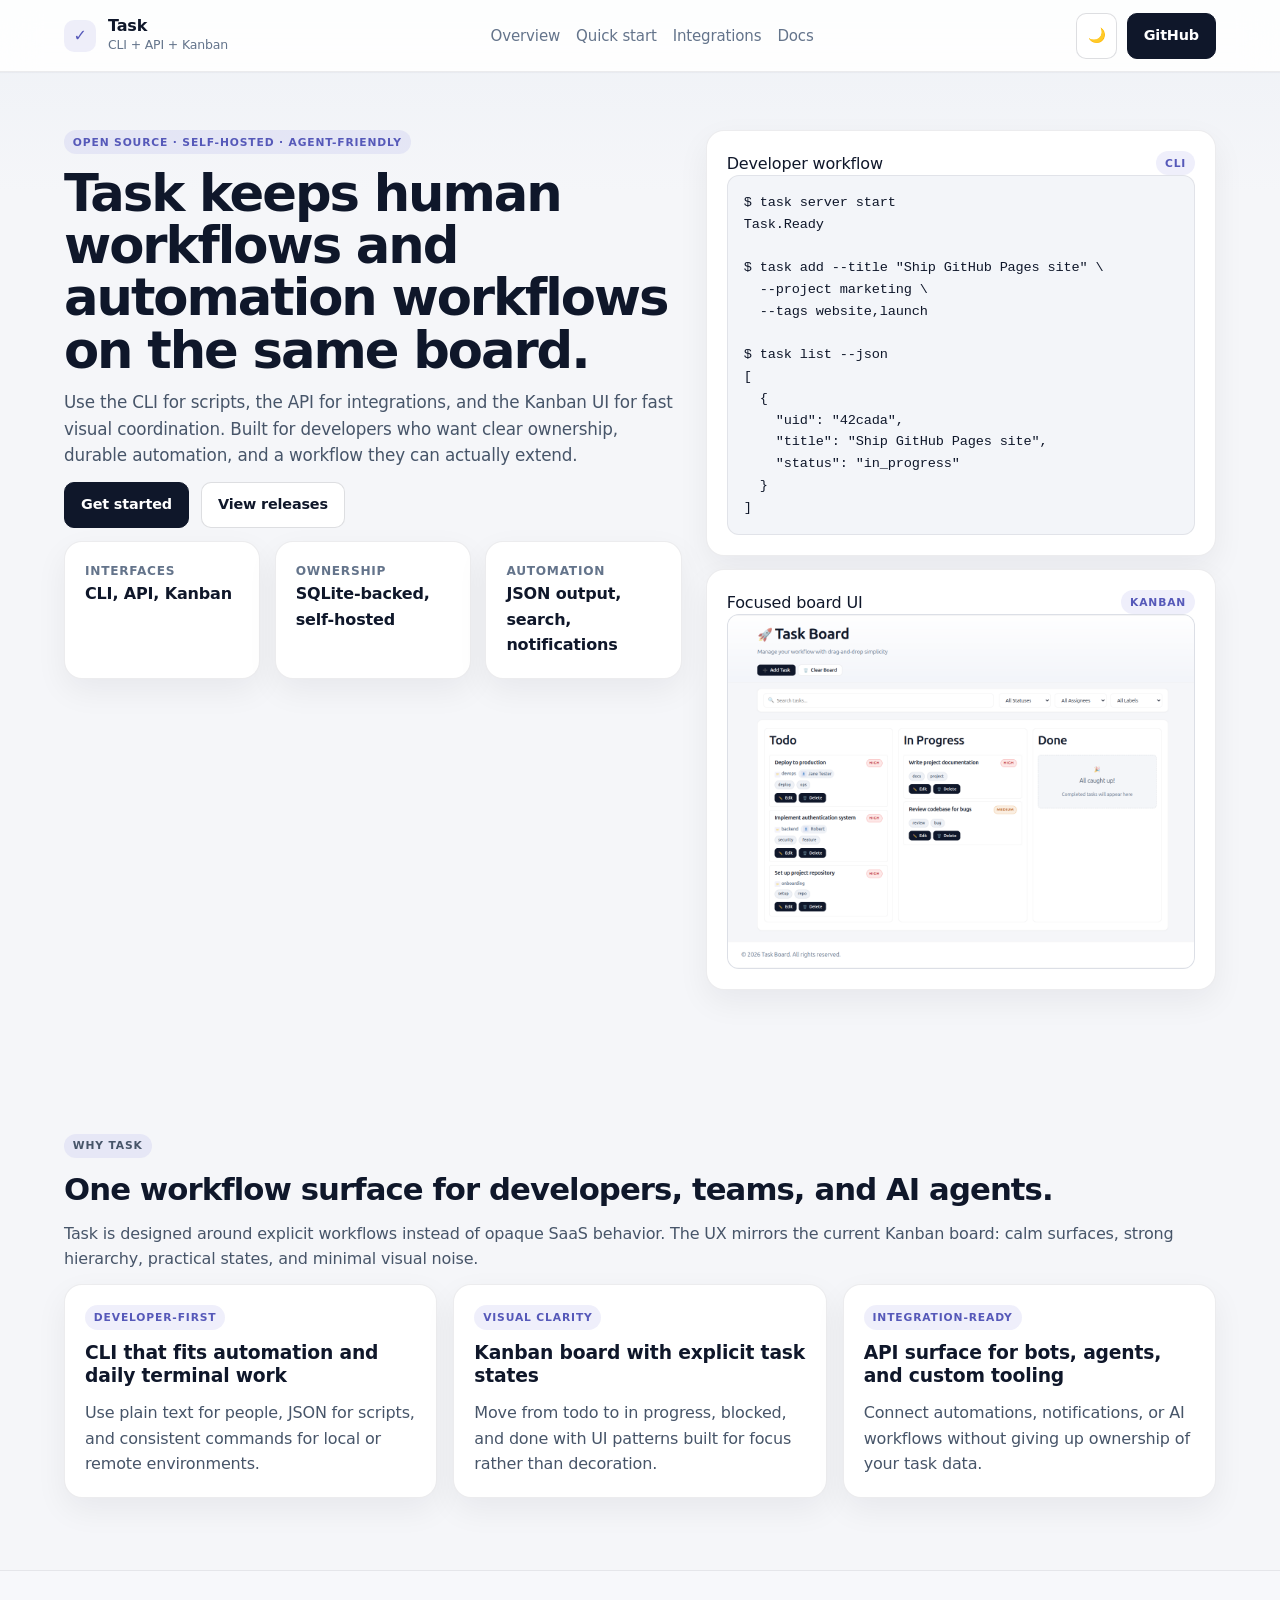
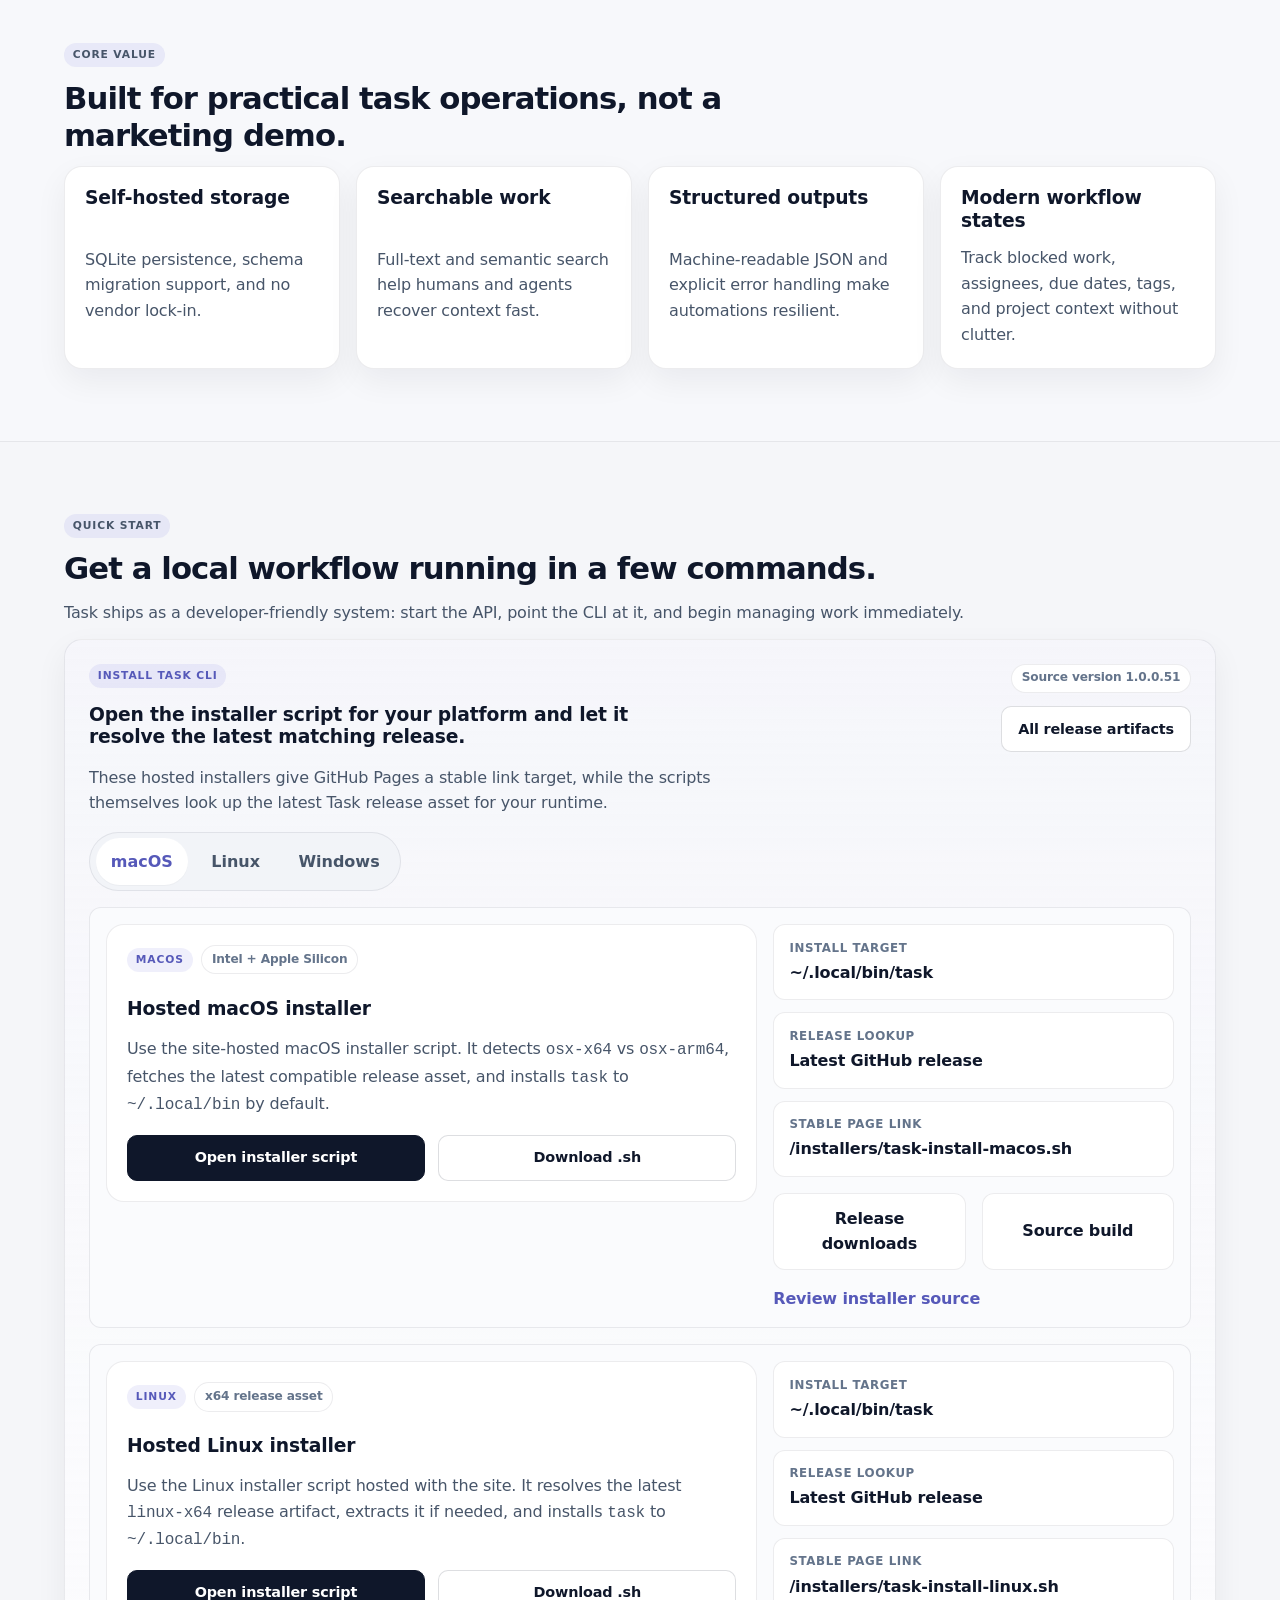
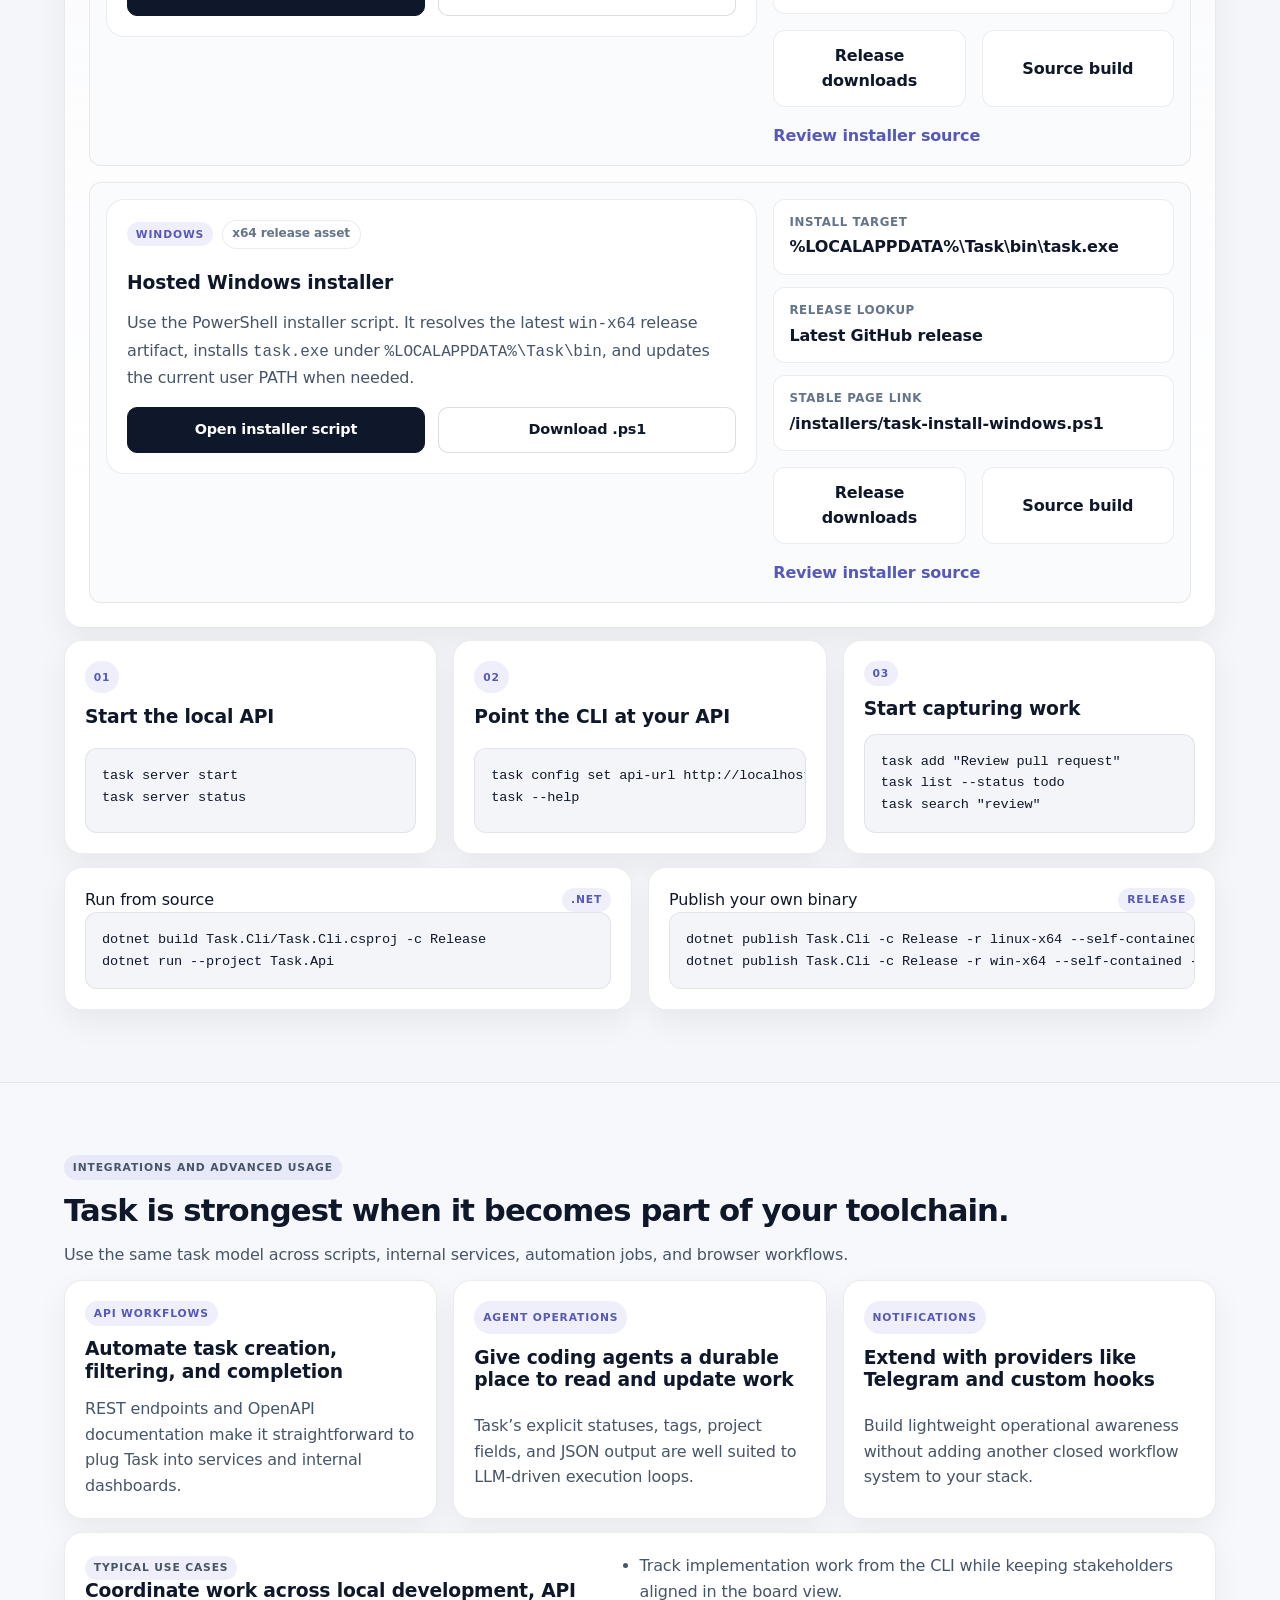
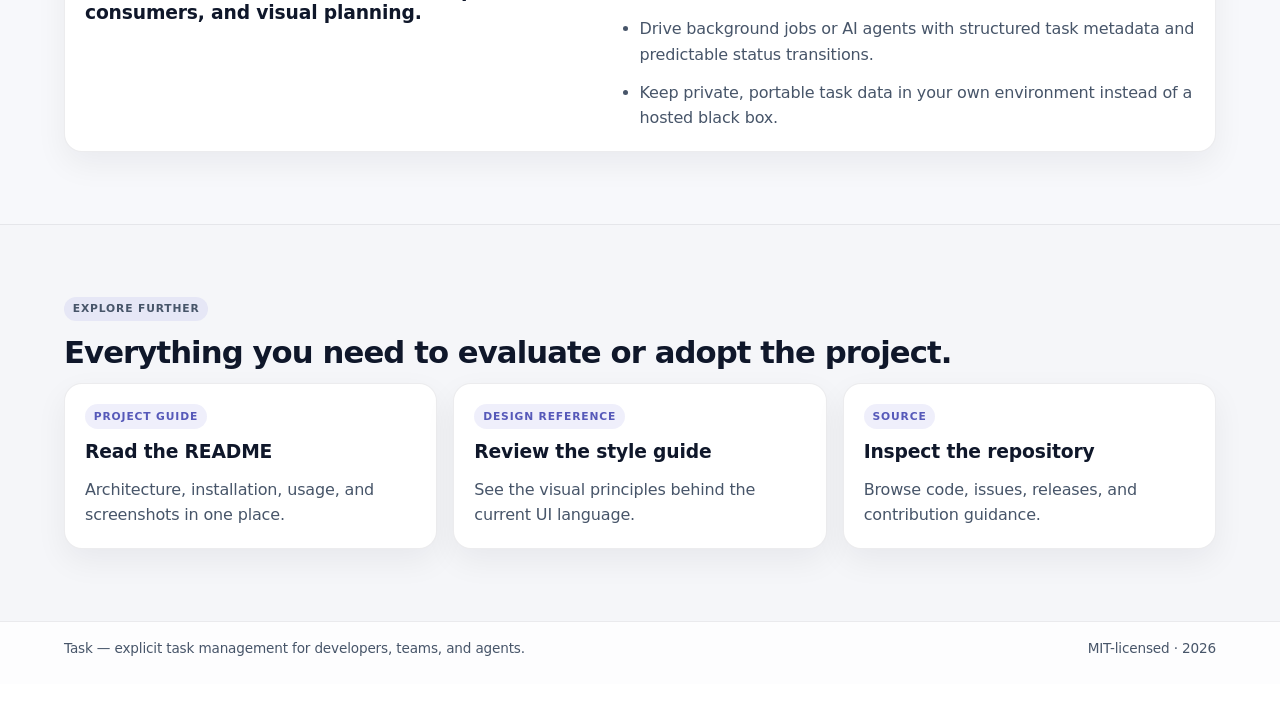
==== commit 0c6b885f: "fix: move GitHub Pages web assets from root to docs/ folder GitHub Pages is configured to build from" ====
--- a/docs/index.html
+++ b/docs/index.html
@@ -3,345 +3,439 @@
 <head>
     <meta charset="UTF-8">
     <meta name="viewport" content="width=device-width, initial-scale=1.0">
-    <title>Task CLI - Cross-Platform Task Management Tool</title>
-    <meta name="description" content="A self-contained, cross-platform CLI application for managing tasks. No installation hassles — one command and you're ready to go.">
-    <link rel="preconnect" href="https://fonts.googleapis.com">
-    <link rel="preconnect" href="https://fonts.gstatic.com" crossorigin>
-    <link href="https://fonts.googleapis.com/css2?family=Inter:wght@300;400;500;600;700&family=Fira+Code:wght@400;500&display=swap" rel="stylesheet">
+    <title>Task — Developer-first task management for humans and agents</title>
+    <meta name="description" content="Task combines a developer-first CLI, automation-ready API, and focused Kanban board so humans and AI agents can manage work together.">
+    <meta name="color-scheme" content="light dark">
+    <link rel="icon" href="favicon.svg" type="image/svg+xml">
     <link rel="stylesheet" href="marketing.css">
-    <style>
-        /* Install section extras */
-        .install-tabs { display: flex; gap: 8px; margin-bottom: 16px; flex-wrap: wrap; }
-        .tab-btn {
-            padding: 6px 18px; border-radius: 9px; border: 1px solid var(--border-color);
-            background: var(--bg-secondary); color: var(--text-secondary); font-size: 0.9rem;
-            cursor: pointer; font-family: inherit; transition: all 0.2s;
-        }
-        .tab-btn.active, .tab-btn:hover {
-            border-color: var(--border-color-strong); color: var(--text-primary); background: var(--accent-soft);
-        }
-        .tab-panel { display: none; }
-        .tab-panel.active { display: block; }
-        .oneliner-box {
-            display: flex; align-items: center; gap: 10px;
-            background: var(--bg-secondary); border: 1px solid var(--border-color);
-            border-radius: 10px; padding: 14px 18px; margin-bottom: 12px;
-            font-family: 'Fira Code', monospace; font-size: 0.93rem;
-            color: var(--text-primary); word-break: break-all; box-shadow: 0 1px 0 rgba(15, 23, 42, 0.03);
-        }
-        .copy-btn {
-            margin-left: auto; flex-shrink: 0;
-            padding: 5px 12px; border-radius: 9px; border: 1px solid var(--border-color);
-            background: var(--bg-tertiary); color: var(--text-secondary);
-            font-size: 0.8rem; cursor: pointer; font-family: inherit;
-            transition: all 0.2s;
-        }
-        .copy-btn:hover { border-color: var(--border-color-strong); color: var(--text-primary); background: var(--accent-soft); }
-        .platform-download-grid {
-            display: grid; grid-template-columns: repeat(auto-fit, minmax(180px, 1fr)); gap: 10px;
-            margin-top: 12px;
-        }
-        .dl-btn {
-            display: flex; flex-direction: column; align-items: center; gap: 4px;
-            padding: 14px 10px; border-radius: 14px; border: 1px solid var(--border-color);
-            background: var(--bg-secondary); color: var(--text-primary); text-decoration: none;
-            font-size: 0.88rem; transition: all 0.2s; text-align: center; box-shadow: 0 1px 0 rgba(15, 23, 42, 0.03);
-        }
-        .dl-btn:hover { border-color: var(--border-color-strong); color: var(--text-primary); transform: translateY(-1px); box-shadow: var(--shadow); }
-        .dl-btn .dl-icon { font-size: 1.6rem; }
-        .dl-btn .dl-label { font-weight: 600; }
-        .dl-btn .dl-sub { font-size: 0.78rem; color: var(--text-secondary); }
-        .releases-link { text-align: center; margin-top: 14px; font-size: 0.9rem; color: var(--text-secondary); }
-        .releases-link a { color: var(--accent); }
-    </style>
+    <script src="marketing.js" defer></script>
 </head>
 <body>
-    <header class="hero">
-        <nav class="nav">
-            <div class="nav-content">
-                <h1 class="nav-title">Task CLI</h1>
-                <div class="nav-links">
-                    <a href="#features">Features</a>
-                    <a href="#installation">Install</a>
-                    <a href="#usage">Usage</a>
-                    <a href="https://github.com/jmkelly/task" class="cta-btn">GitHub</a>
-                </div>
-            </div>
-        </nav>
-
-        <div class="hero-content">
-            <div class="hero-text">
-                <h1 class="hero-title">
-                    Master Your Tasks with
-                    <span class="accent">Task CLI</span>
-                </h1>
-                <p class="hero-subtitle">
-                    A lightning-fast, self-contained task management tool for developers, automations, and AI agents.
-                    Cross-platform, API-powered, zero dependencies.
-                </p>
-                <div class="hero-actions">
-                    <a href="#installation" class="primary-btn">Install Now</a>
-                    <a href="https://github.com/jmkelly/task/releases/latest" class="secondary-btn">Latest Release</a>
-                </div>
-                <div class="hero-stats">
-                    <div class="stat">
-                        <span class="stat-number">~17MB</span>
-                        <span class="stat-label">Self-Contained</span>
-                    </div>
-                    <div class="stat">
-                        <span class="stat-number">4</span>
-                        <span class="stat-label">Platforms</span>
-                    </div>
-                    <div class="stat">
-                        <span class="stat-number">REST API</span>
-                        <span class="stat-label">Powered</span>
-                    </div>
-                </div>
-            </div>
-            <div class="hero-visual">
-                <div class="terminal">
-                    <div class="terminal-header">
-                        <div class="terminal-dots">
-                            <span class="dot red"></span>
-                            <span class="dot yellow"></span>
-                            <span class="dot green"></span>
-                        </div>
-                        <span class="terminal-title">Terminal</span>
-                    </div>
-                    <div class="terminal-content">
-                        <div class="terminal-line">$ <span class="command">task add "Ship the feature"</span></div>
-                        <div class="terminal-line">Task added successfully! (ID: a2b3k9)</div>
-                        <div class="terminal-line">$ <span class="command">task list</span></div>
-                        <div class="terminal-line">a2b3k9  [ ] Ship the feature  <span style="color:#f59e0b">high</span></div>
-                        <div class="terminal-line">$ <span class="command">task complete a2b3k9</span></div>
-                        <div class="terminal-line">✓ Task marked as complete!</div>
-                        <div class="terminal-line">$ <span class="cursor">_</span></div>
-                    </div>
-                </div>
+    <a class="skip-link" href="#content">Skip to content</a>
+
+    <header class="site-header">
+        <div class="shell header-inner">
+            <a class="brand" href="#top" aria-label="Task homepage">
+                <span class="brand-mark">✓</span>
+                <span class="brand-copy">
+                    <strong>Task</strong>
+                    <span>CLI + API + Kanban</span>
+                </span>
+            </a>
+
+            <nav class="site-nav" aria-label="Primary">
+                <a href="#overview">Overview</a>
+                <a href="#quick-start">Quick start</a>
+                <a href="#integrations">Integrations</a>
+                <a href="#docs">Docs</a>
+            </nav>
+
+            <div class="header-actions">
+                <button id="theme-toggle" class="btn btn-secondary icon-button" type="button" aria-label="Toggle color theme">
+                    <span id="theme-toggle-icon" aria-hidden="true">🌙</span>
+                </button>
+                <a class="btn btn-primary" href="https://github.com/jmkelly/task">GitHub</a>
             </div>
         </div>
     </header>
 
-    <!-- INSTALLATION -->
-    <section id="installation" class="installation">
-        <div class="container">
-            <h2 class="section-title">Install in Seconds</h2>
-
-            <div class="install-tabs">
-                <button class="tab-btn active" onclick="switchTab('linux', this)">🐧 Linux</button>
-                <button class="tab-btn" onclick="switchTab('mac', this)">🍎 macOS</button>
-                <button class="tab-btn" onclick="switchTab('windows', this)">🪟 Windows</button>
-                <button class="tab-btn" onclick="switchTab('manual', this)">📦 Manual</button>
-            </div>
-
-            <!-- Linux -->
-            <div id="tab-linux" class="tab-panel active">
-                <p style="margin-bottom:12px;color:var(--text-secondary)">Run this in your terminal to download and install the latest release:</p>
-                <div class="oneliner-box">
-                    <span>curl -fsSL https://jmkelly.github.io/task/install.sh | bash</span>
-                    <button class="copy-btn" onclick="copyText(this,'curl -fsSL https://jmkelly.github.io/task/install.sh | bash')">Copy</button>
-                </div>
-                <p style="font-size:0.85rem;color:var(--text-secondary)">
-                    Installs to <code>/usr/local/bin/task</code> (or <code>~/bin/task</code> if sudo is unavailable).
-                    Supports Linux x86_64.
-                </p>
-            </div>
-
-            <!-- macOS -->
-            <div id="tab-mac" class="tab-panel">
-                <p style="margin-bottom:12px;color:var(--text-secondary)">Run this in your terminal — works on Intel and Apple Silicon:</p>
-                <div class="oneliner-box">
-                    <span>curl -fsSL https://jmkelly.github.io/task/install.sh | bash</span>
-                    <button class="copy-btn" onclick="copyText(this,'curl -fsSL https://jmkelly.github.io/task/install.sh | bash')">Copy</button>
-                </div>
-                <p style="font-size:0.85rem;color:var(--text-secondary)">
-                    Auto-detects Intel (x86_64) or Apple Silicon (arm64). Installs to <code>/usr/local/bin/task</code>.
-                </p>
-            </div>
-
-            <!-- Windows -->
-            <div id="tab-windows" class="tab-panel">
-                <p style="margin-bottom:12px;color:var(--text-secondary)">Open PowerShell and run:</p>
-                <div class="oneliner-box">
-                    <span>irm https://jmkelly.github.io/task/install.ps1 | iex</span>
-                    <button class="copy-btn" onclick="copyText(this,'irm https://jmkelly.github.io/task/install.ps1 | iex')">Copy</button>
-                </div>
-                <p style="font-size:0.85rem;color:var(--text-secondary)">
-                    Downloads to <code>%LOCALAPPDATA%\Programs\task\task.exe</code> and adds it to your user PATH automatically.
-                    Restart your terminal after installing.
-                </p>
-            </div>
-
-            <!-- Manual -->
-            <div id="tab-manual" class="tab-panel">
-                <p style="margin-bottom:12px;color:var(--text-secondary)">Download the binary for your platform directly from the latest release:</p>
-                <div class="platform-download-grid">
-                    <a class="dl-btn" href="https://github.com/jmkelly/task/releases/latest/download/task-linux-x64">
-                        <span class="dl-icon">🐧</span>
-                        <span class="dl-label">Linux</span>
-                        <span class="dl-sub">x86_64</span>
+    <main id="content">
+        <section id="top" class="hero-section section">
+            <div class="shell hero-grid">
+                <div class="hero-copy">
+                    <p class="eyebrow">Open source · self-hosted · agent-friendly</p>
+                    <h1>Task keeps human workflows and automation workflows on the same board.</h1>
+                    <p class="hero-lede">
+                        Use the CLI for scripts, the API for integrations, and the Kanban UI for fast visual coordination.
+                        Built for developers who want clear ownership, durable automation, and a workflow they can actually extend.
+                    </p>
+
+                    <div class="hero-actions">
+                        <a class="btn btn-primary" href="#quick-start">Get started</a>
+                        <a class="btn btn-secondary" href="https://github.com/jmkelly/task/releases">View releases</a>
+                    </div>
+
+                    <dl class="hero-metrics" aria-label="Project highlights">
+                        <div class="metric-card surface-card">
+                            <dt>Interfaces</dt>
+                            <dd>CLI, API, Kanban</dd>
+                        </div>
+                        <div class="metric-card surface-card">
+                            <dt>Ownership</dt>
+                            <dd>SQLite-backed, self-hosted</dd>
+                        </div>
+                        <div class="metric-card surface-card">
+                            <dt>Automation</dt>
+                            <dd>JSON output, search, notifications</dd>
+                        </div>
+                    </dl>
+                </div>
+
+                <div class="hero-panels" aria-label="Task product preview">
+                    <article class="surface-card terminal-card">
+                        <div class="panel-header">
+                            <span class="panel-title">Developer workflow</span>
+                            <span class="panel-badge">CLI</span>
+                        </div>
+                        <pre class="terminal-window"><code>$ task server start
+Task.Ready
+
+$ task add --title "Ship GitHub Pages site" \
+  --project marketing \
+  --tags website,launch
+
+$ task list --json
+[
+  {
+    "uid": "42cada",
+    "title": "Ship GitHub Pages site",
+    "status": "in_progress"
+  }
+]</code></pre>
+                    </article>
+
+                    <article class="surface-card preview-card">
+                        <div class="panel-header">
+                            <span class="panel-title">Focused board UI</span>
+                            <span class="panel-badge">Kanban</span>
+                        </div>
+                        <img src="assets/images/board.png" alt="Task Kanban board screenshot showing Todo, In Progress, Blocked, and Done columns.">
+                    </article>
+                </div>
+            </div>
+        </section>
+
+        <section id="overview" class="section">
+            <div class="shell section-stack">
+                <div class="section-heading">
+                    <p class="eyebrow">Why Task</p>
+                    <h2>One workflow surface for developers, teams, and AI agents.</h2>
+                    <p>
+                        Task is designed around explicit workflows instead of opaque SaaS behavior.
+                        The UX mirrors the current Kanban board: calm surfaces, strong hierarchy, practical states, and minimal visual noise.
+                    </p>
+                </div>
+
+                <div class="card-grid card-grid-three">
+                    <article class="surface-card feature-card">
+                        <span class="card-kicker">Developer-first</span>
+                        <h3>CLI that fits automation and daily terminal work</h3>
+                        <p>Use plain text for people, JSON for scripts, and consistent commands for local or remote environments.</p>
+                    </article>
+                    <article class="surface-card feature-card">
+                        <span class="card-kicker">Visual clarity</span>
+                        <h3>Kanban board with explicit task states</h3>
+                        <p>Move from todo to in progress, blocked, and done with UI patterns built for focus rather than decoration.</p>
+                    </article>
+                    <article class="surface-card feature-card">
+                        <span class="card-kicker">Integration-ready</span>
+                        <h3>API surface for bots, agents, and custom tooling</h3>
+                        <p>Connect automations, notifications, or AI workflows without giving up ownership of your task data.</p>
+                    </article>
+                </div>
+            </div>
+        </section>
+
+        <section class="section section-tinted">
+            <div class="shell section-stack">
+                <div class="section-heading narrow-heading">
+                    <p class="eyebrow">Core value</p>
+                    <h2>Built for practical task operations, not a marketing demo.</h2>
+                </div>
+
+                <div class="card-grid card-grid-four">
+                    <article class="surface-card mini-card">
+                        <h3>Self-hosted storage</h3>
+                        <p>SQLite persistence, schema migration support, and no vendor lock-in.</p>
+                    </article>
+                    <article class="surface-card mini-card">
+                        <h3>Searchable work</h3>
+                        <p>Full-text and semantic search help humans and agents recover context fast.</p>
+                    </article>
+                    <article class="surface-card mini-card">
+                        <h3>Structured outputs</h3>
+                        <p>Machine-readable JSON and explicit error handling make automations resilient.</p>
+                    </article>
+                    <article class="surface-card mini-card">
+                        <h3>Modern workflow states</h3>
+                        <p>Track blocked work, assignees, due dates, tags, and project context without clutter.</p>
+                    </article>
+                </div>
+            </div>
+        </section>
+
+        <section id="quick-start" class="section">
+            <div class="shell section-stack">
+                <div class="section-heading">
+                    <p class="eyebrow">Quick start</p>
+                    <h2>Get a local workflow running in a few commands.</h2>
+                    <p>Task ships as a developer-friendly system: start the API, point the CLI at it, and begin managing work immediately.</p>
+                </div>
+
+                <article class="surface-card install-card" data-install-tabs>
+                    <div class="install-card-header">
+                        <div class="install-card-copy">
+                            <span class="card-kicker">Install Task CLI</span>
+                            <h3>Open the installer script for your platform and let it resolve the latest matching release.</h3>
+                            <p>These hosted installers give GitHub Pages a stable link target, while the scripts themselves look up the latest Task release asset for your runtime.</p>
+                        </div>
+                        <div class="install-header-meta">
+                            <span class="install-chip" data-source-version>Source version</span>
+                            <a class="btn btn-secondary install-header-link" href="https://github.com/jmkelly/task/releases">All release artifacts</a>
+                        </div>
+                    </div>
+
+                    <div class="install-tablist" role="tablist" aria-label="Choose your operating system">
+                        <button id="install-tab-macos" class="install-tab" type="button" role="tab" aria-selected="true" aria-controls="install-panel-macos" tabindex="0" data-install-tab>
+                            macOS
+                        </button>
+                        <button id="install-tab-linux" class="install-tab" type="button" role="tab" aria-selected="false" aria-controls="install-panel-linux" tabindex="-1" data-install-tab>
+                            Linux
+                        </button>
+                        <button id="install-tab-windows" class="install-tab" type="button" role="tab" aria-selected="false" aria-controls="install-panel-windows" tabindex="-1" data-install-tab>
+                            Windows
+                        </button>
+                    </div>
+
+                    <div class="install-panels">
+                        <section id="install-panel-macos" class="install-panel" role="tabpanel" tabindex="0" aria-labelledby="install-tab-macos" data-install-panel>
+                            <div class="install-panel-grid">
+                                <div class="install-script-card surface-card">
+                                    <div class="install-platform-row">
+                                        <span class="panel-badge">macOS</span>
+                                        <span class="install-chip">Intel + Apple Silicon</span>
+                                    </div>
+                                    <h3>Hosted macOS installer</h3>
+                                    <p class="install-panel-lede">Use the site-hosted macOS installer script. It detects <code>osx-x64</code> vs <code>osx-arm64</code>, fetches the latest compatible release asset, and installs <code>task</code> to <code>~/.local/bin</code> by default.</p>
+                                    <div class="install-script-actions">
+                                        <a class="btn btn-primary" href="installers/task-install-macos.sh">Open installer script</a>
+                                        <a class="btn btn-secondary" href="installers/task-install-macos.sh" download="task-install-macos.sh">Download .sh</a>
+                                    </div>
+                                </div>
+
+                                <div class="install-actions">
+                                    <div class="install-meta-list" aria-label="macOS installer details">
+                                        <div class="install-meta-item">
+                                            <span class="install-meta-label">Install target</span>
+                                            <strong>~/.local/bin/task</strong>
+                                        </div>
+                                        <div class="install-meta-item">
+                                            <span class="install-meta-label">Release lookup</span>
+                                            <strong>Latest GitHub release</strong>
+                                        </div>
+                                        <div class="install-meta-item">
+                                            <span class="install-meta-label">Stable page link</span>
+                                            <strong>/installers/task-install-macos.sh</strong>
+                                        </div>
+                                    </div>
+                                    <div class="install-link-list" aria-label="macOS install links">
+                                        <a class="install-link" href="https://github.com/jmkelly/task/releases">Release downloads</a>
+                                        <a class="install-link" href="https://github.com/jmkelly/task/blob/main/README.md#building-cli-from-source">Source build</a>
+                                    </div>
+                                    <a class="text-link" href="https://github.com/jmkelly/task/blob/main/installers/task-install-macos.sh">Review installer source</a>
+                                </div>
+                            </div>
+                        </section>
+
+                        <section id="install-panel-linux" class="install-panel" role="tabpanel" tabindex="0" aria-labelledby="install-tab-linux" data-install-panel hidden>
+                            <div class="install-panel-grid">
+                                <div class="install-script-card surface-card">
+                                    <div class="install-platform-row">
+                                        <span class="panel-badge">Linux</span>
+                                        <span class="install-chip">x64 release asset</span>
+                                    </div>
+                                    <h3>Hosted Linux installer</h3>
+                                    <p class="install-panel-lede">Use the Linux installer script hosted with the site. It resolves the latest <code>linux-x64</code> release artifact, extracts it if needed, and installs <code>task</code> to <code>~/.local/bin</code>.</p>
+                                    <div class="install-script-actions">
+                                        <a class="btn btn-primary" href="installers/task-install-linux.sh">Open installer script</a>
+                                        <a class="btn btn-secondary" href="installers/task-install-linux.sh" download="task-install-linux.sh">Download .sh</a>
+                                    </div>
+                                </div>
+
+                                <div class="install-actions">
+                                    <div class="install-meta-list" aria-label="Linux installer details">
+                                        <div class="install-meta-item">
+                                            <span class="install-meta-label">Install target</span>
+                                            <strong>~/.local/bin/task</strong>
+                                        </div>
+                                        <div class="install-meta-item">
+                                            <span class="install-meta-label">Release lookup</span>
+                                            <strong>Latest GitHub release</strong>
+                                        </div>
+                                        <div class="install-meta-item">
+                                            <span class="install-meta-label">Stable page link</span>
+                                            <strong>/installers/task-install-linux.sh</strong>
+                                        </div>
+                                    </div>
+                                    <div class="install-link-list" aria-label="Linux install links">
+                                        <a class="install-link" href="https://github.com/jmkelly/task/releases">Release downloads</a>
+                                        <a class="install-link" href="https://github.com/jmkelly/task/blob/main/README.md#building-cli-from-source">Source build</a>
+                                    </div>
+                                    <a class="text-link" href="https://github.com/jmkelly/task/blob/main/installers/task-install-linux.sh">Review installer source</a>
+                                </div>
+                            </div>
+                        </section>
+
+                        <section id="install-panel-windows" class="install-panel" role="tabpanel" tabindex="0" aria-labelledby="install-tab-windows" data-install-panel hidden>
+                            <div class="install-panel-grid">
+                                <div class="install-script-card surface-card">
+                                    <div class="install-platform-row">
+                                        <span class="panel-badge">Windows</span>
+                                        <span class="install-chip">x64 release asset</span>
+                                    </div>
+                                    <h3>Hosted Windows installer</h3>
+                                    <p class="install-panel-lede">Use the PowerShell installer script. It resolves the latest <code>win-x64</code> release artifact, installs <code>task.exe</code> under <code>%LOCALAPPDATA%\Task\bin</code>, and updates the current user PATH when needed.</p>
+                                    <div class="install-script-actions">
+                                        <a class="btn btn-primary" href="installers/task-install-windows.ps1">Open installer script</a>
+                                        <a class="btn btn-secondary" href="installers/task-install-windows.ps1" download="task-install-windows.ps1">Download .ps1</a>
+                                    </div>
+                                </div>
+
+                                <div class="install-actions">
+                                    <div class="install-meta-list" aria-label="Windows installer details">
+                                        <div class="install-meta-item">
+                                            <span class="install-meta-label">Install target</span>
+                                            <strong>%LOCALAPPDATA%\Task\bin\task.exe</strong>
+                                        </div>
+                                        <div class="install-meta-item">
+                                            <span class="install-meta-label">Release lookup</span>
+                                            <strong>Latest GitHub release</strong>
+                                        </div>
+                                        <div class="install-meta-item">
+                                            <span class="install-meta-label">Stable page link</span>
+                                            <strong>/installers/task-install-windows.ps1</strong>
+                                        </div>
+                                    </div>
+                                    <div class="install-link-list" aria-label="Windows install links">
+                                        <a class="install-link" href="https://github.com/jmkelly/task/releases">Release downloads</a>
+                                        <a class="install-link" href="https://github.com/jmkelly/task/blob/main/README.md#building-cli-from-source">Source build</a>
+                                    </div>
+                                    <a class="text-link" href="https://github.com/jmkelly/task/blob/main/installers/task-install-windows.ps1">Review installer source</a>
+                                </div>
+                            </div>
+                        </section>
+                    </div>
+                </article>
+
+                <div class="quick-start-grid">
+                    <article class="surface-card step-card code-card">
+                        <span class="step-index">01</span>
+                        <h3>Start the local API</h3>
+                        <pre><code>task server start
+task server status</code></pre>
+                    </article>
+
+                    <article class="surface-card step-card code-card">
+                        <span class="step-index">02</span>
+                        <h3>Point the CLI at your API</h3>
+                        <pre><code>task config set api-url http://localhost:8080
+task --help</code></pre>
+                    </article>
+
+                    <article class="surface-card step-card code-card">
+                        <span class="step-index">03</span>
+                        <h3>Start capturing work</h3>
+                        <pre><code>task add "Review pull request"
+task list --status todo
+task search "review"</code></pre>
+                    </article>
+                </div>
+
+                <div class="card-grid card-grid-two">
+                    <article class="surface-card code-card">
+                        <div class="panel-header">
+                            <span class="panel-title">Run from source</span>
+                            <span class="panel-badge">.NET</span>
+                        </div>
+                        <pre><code>dotnet build Task.Cli/Task.Cli.csproj -c Release
+dotnet run --project Task.Api</code></pre>
+                    </article>
+
+                    <article class="surface-card code-card">
+                        <div class="panel-header">
+                            <span class="panel-title">Publish your own binary</span>
+                            <span class="panel-badge">Release</span>
+                        </div>
+                        <pre><code>dotnet publish Task.Cli -c Release -r linux-x64 --self-contained -p:PublishSingleFile=true
+dotnet publish Task.Cli -c Release -r win-x64 --self-contained -p:PublishSingleFile=true</code></pre>
+                    </article>
+                </div>
+            </div>
+        </section>
+
+        <section id="integrations" class="section section-tinted">
+            <div class="shell section-stack">
+                <div class="section-heading">
+                    <p class="eyebrow">Integrations and advanced usage</p>
+                    <h2>Task is strongest when it becomes part of your toolchain.</h2>
+                    <p>Use the same task model across scripts, internal services, automation jobs, and browser workflows.</p>
+                </div>
+
+                <div class="card-grid card-grid-three">
+                    <article class="surface-card feature-card">
+                        <span class="card-kicker">API workflows</span>
+                        <h3>Automate task creation, filtering, and completion</h3>
+                        <p>REST endpoints and OpenAPI documentation make it straightforward to plug Task into services and internal dashboards.</p>
+                    </article>
+                    <article class="surface-card feature-card">
+                        <span class="card-kicker">Agent operations</span>
+                        <h3>Give coding agents a durable place to read and update work</h3>
+                        <p>Task’s explicit statuses, tags, project fields, and JSON output are well suited to LLM-driven execution loops.</p>
+                    </article>
+                    <article class="surface-card feature-card">
+                        <span class="card-kicker">Notifications</span>
+                        <h3>Extend with providers like Telegram and custom hooks</h3>
+                        <p>Build lightweight operational awareness without adding another closed workflow system to your stack.</p>
+                    </article>
+                </div>
+
+                <div class="callout surface-card">
+                    <div>
+                        <p class="eyebrow">Typical use cases</p>
+                        <h3>Coordinate work across local development, API consumers, and visual planning.</h3>
+                    </div>
+                    <ul class="check-list" aria-label="Typical Task use cases">
+                        <li>Track implementation work from the CLI while keeping stakeholders aligned in the board view.</li>
+                        <li>Drive background jobs or AI agents with structured task metadata and predictable status transitions.</li>
+                        <li>Keep private, portable task data in your own environment instead of a hosted black box.</li>
+                    </ul>
+                </div>
+            </div>
+        </section>
+
+        <section id="docs" class="section">
+            <div class="shell section-stack">
+                <div class="section-heading">
+                    <p class="eyebrow">Explore further</p>
+                    <h2>Everything you need to evaluate or adopt the project.</h2>
+                </div>
+
+                <div class="card-grid card-grid-three">
+                    <a class="surface-card link-card" href="https://github.com/jmkelly/task/blob/main/README.md">
+                        <span class="card-kicker">Project guide</span>
+                        <h3>Read the README</h3>
+                        <p>Architecture, installation, usage, and screenshots in one place.</p>
                     </a>
-                    <a class="dl-btn" href="https://github.com/jmkelly/task/releases/latest/download/task-osx-x64">
-                        <span class="dl-icon">🍎</span>
-                        <span class="dl-label">macOS</span>
-                        <span class="dl-sub">Intel (x86_64)</span>
+                    <a class="surface-card link-card" href="https://github.com/jmkelly/task/blob/main/docs/style-guide.md">
+                        <span class="card-kicker">Design reference</span>
+                        <h3>Review the style guide</h3>
+                        <p>See the visual principles behind the current UI language.</p>
                     </a>
-                    <a class="dl-btn" href="https://github.com/jmkelly/task/releases/latest/download/task-osx-arm64">
-                        <span class="dl-icon">🍎</span>
-                        <span class="dl-label">macOS</span>
-                        <span class="dl-sub">Apple Silicon (arm64)</span>
+                    <a class="surface-card link-card" href="https://github.com/jmkelly/task">
+                        <span class="card-kicker">Source</span>
+                        <h3>Inspect the repository</h3>
+                        <p>Browse code, issues, releases, and contribution guidance.</p>
                     </a>
-                    <a class="dl-btn" href="https://github.com/jmkelly/task/releases/latest/download/task-win-x64.exe">
-                        <span class="dl-icon">🪟</span>
-                        <span class="dl-label">Windows</span>
-                        <span class="dl-sub">x86_64 (.exe)</span>
-                    </a>
-                </div>
-                <div class="releases-link">
-                    All versions: <a href="https://github.com/jmkelly/task/releases">github.com/jmkelly/task/releases</a>
-                </div>
-                <p style="font-size:0.85rem;color:var(--text-secondary);margin-top:14px">
-                    After downloading on Linux/macOS, make it executable and move to your PATH:<br>
-                    <code>chmod +x task-linux-x64 &amp;&amp; sudo mv task-linux-x64 /usr/local/bin/task</code>
-                </p>
-            </div>
-        </div>
-    </section>
-
-    <!-- FEATURES -->
-    <section id="features" class="features">
-        <div class="container">
-            <h2 class="section-title">Why Choose Task CLI?</h2>
-            <div class="features-grid">
-                <div class="feature-card">
-                    <div class="feature-icon">🚀</div>
-                    <h3>Self-Contained</h3>
-                    <p>Single executable includes the .NET runtime and all dependencies. No installation, no prerequisites, no hassle.</p>
-                </div>
-                <div class="feature-card">
-                    <div class="feature-icon">🌐</div>
-                    <h3>Cross-Platform</h3>
-                    <p>Works on Linux, macOS (Intel &amp; Apple Silicon), and Windows. One tool for every machine on your team.</p>
-                </div>
-                <div class="feature-card">
-                    <div class="feature-icon">🤖</div>
-                    <h3>Agent-Friendly</h3>
-                    <p>JSON output, machine-readable errors, and a REST API make Task CLI ideal for LLM agents, automations, and scripts.</p>
-                </div>
-                <div class="feature-card">
-                    <div class="feature-icon">⚡</div>
-                    <h3>Lightning Fast</h3>
-                    <p>Compiled to native code for instant startup. Powered by SQLite with full-text and semantic search.</p>
-                </div>
-                <div class="feature-card">
-                    <div class="feature-icon">🖥️</div>
-                    <h3>Kanban Web UI</h3>
-                    <p>Built-in Kanban board served by the API backend — drag &amp; drop tasks, filter by assignee or tag.</p>
-                </div>
-                <div class="feature-card">
-                    <div class="feature-icon">🔍</div>
-                    <h3>Powerful Search</h3>
-                    <p>Full-text search and semantic (vector) search via the API. Never lose track of your work again.</p>
-                </div>
-            </div>
-        </div>
-    </section>
-
-    <!-- USAGE -->
-    <section id="usage" class="usage">
-        <div class="container">
-            <h2 class="section-title">Simple Yet Powerful</h2>
-            <div class="usage-content">
-                <div class="usage-examples">
-                    <h3>Basic Commands</h3>
-                    <div class="command-example">
-                        <div class="command-desc">Start the background server</div>
-                        <div class="code-block"><code>task server start</code></div>
-                    </div>
-                    <div class="command-example">
-                        <div class="command-desc">Add a new task</div>
-                        <div class="code-block"><code>task add "Review pull requests" --priority high</code></div>
-                    </div>
-                    <div class="command-example">
-                        <div class="command-desc">List all tasks</div>
-                        <div class="code-block"><code>task list</code></div>
-                    </div>
-                    <div class="command-example">
-                        <div class="command-desc">Mark a task as complete</div>
-                        <div class="code-block"><code>task complete a2b3k9</code></div>
-                    </div>
-                    <div class="command-example">
-                        <div class="command-desc">Search tasks</div>
-                        <div class="code-block"><code>task search "pull request"</code></div>
-                    </div>
-                </div>
-                <div class="usage-features">
-                    <h3>Advanced Features</h3>
-                    <ul class="feature-list">
-                        <li><strong>JSON Output:</strong> Perfect for scripting and agent integrations</li>
-                        <li><strong>Kanban Board:</strong> Web UI at <code>http://localhost:8080</code></li>
-                        <li><strong>REST API:</strong> OpenAPI docs at <code>/scalar</code></li>
-                        <li><strong>Semantic Search:</strong> Vector similarity via sqlite-vss</li>
-                        <li><strong>Telegram Notifications:</strong> Alerts when your task queue empties</li>
-                        <li><strong>Import/Export:</strong> Migrate tasks from JSON or CSV</li>
-                    </ul>
-                    <div class="code-block json">
-                        <code>task list --json</code><br>
-                        <code>[{"uid":"a2b3k9","title":"Review PRs","priority":"high","status":"todo"}]</code>
-                    </div>
-                </div>
-            </div>
-        </div>
-    </section>
-
-    <footer class="footer">
-        <div class="container">
-            <div class="footer-content">
-                <div class="footer-section">
-                    <h3>Task CLI</h3>
-                    <p>Open-source task management for developers, teams, and AI agents.</p>
-                </div>
-                <div class="footer-section">
-                    <h4>Links</h4>
-                    <a href="#features">Features</a>
-                    <a href="#installation">Install</a>
-                    <a href="#usage">Usage</a>
-                    <a href="https://github.com/jmkelly/task">GitHub</a>
-                    <a href="https://github.com/jmkelly/task/releases">Releases</a>
-                </div>
-                <div class="footer-section">
-                    <h4>Built with</h4>
-                    <div class="tech-stack">
-                        <span class="tech">C#</span>
-                        <span class="tech">.NET 10</span>
-                        <span class="tech">SQLite</span>
-                        <span class="tech">Spectre.Console</span>
-                    </div>
-                </div>
-            </div>
-            <div class="footer-bottom">
-                <p>&copy; 2025 Task CLI. Open source — <a href="https://github.com/jmkelly/task/blob/main/LICENSE" style="color:var(--accent)">view license</a>.</p>
-            </div>
+                </div>
+            </div>
+        </section>
+    </main>
+
+    <footer class="site-footer">
+        <div class="shell footer-inner">
+            <p>Task — explicit task management for developers, teams, and agents.</p>
+            <p>MIT-licensed · <span id="footer-year"></span></p>
         </div>
     </footer>
-
-    <script src="marketing.js"></script>
-    <script>
-        function switchTab(name, btn) {
-            document.querySelectorAll('.tab-panel').forEach(p => p.classList.remove('active'));
-            document.querySelectorAll('.tab-btn').forEach(b => b.classList.remove('active'));
-            document.getElementById('tab-' + name).classList.add('active');
-            btn.classList.add('active');
-        }
-        function copyText(btn, text) {
-            navigator.clipboard.writeText(text).then(() => {
-                const orig = btn.textContent;
-                btn.textContent = 'Copied!';
-                setTimeout(() => { btn.textContent = orig; }, 2000);
-            }).catch(() => {
-                // fallback: select text
-            });
-        }
-    </script>
 </body>
 </html>
--- a/docs/marketing.css
+++ b/docs/marketing.css
@@ -1,663 +1,851 @@
-/* Reset and base styles */
-* {
-    margin: 0;
-    padding: 0;
-    box-sizing: border-box;
-}
-
 :root {
     color-scheme: light;
-    --bg-primary: #f5f6f9;
-    --bg-secondary: #ffffff;
-    --bg-tertiary: #eef1f6;
-    --text-primary: #0f172a;
-    --text-secondary: #475569;
-    --text-accent: #6366d1;
-    --accent: var(--text-accent);
-    --accent-soft: rgba(99, 102, 209, 0.1);
-    --accent-faint: rgba(99, 102, 209, 0.05);
-    --border-color: rgba(15, 23, 42, 0.06);
-    --border-color-strong: rgba(15, 23, 42, 0.12);
-    --shadow: 0 10px 24px rgba(15, 23, 42, 0.05);
-    --shadow-hover: 0 20px 44px rgba(15, 23, 42, 0.08);
-    --transition: all 0.3s cubic-bezier(0.4, 0, 0.2, 1);
-    --border-radius: 10px;
-    --border-radius-lg: 14px;
-    --max-width: 1200px;
+
+    --color-ink: #0f172a;
+    --color-ink-muted: #475569;
+    --color-ink-subtle: #64748b;
+    --color-surface: #f5f6f9;
+    --color-surface-strong: #ffffff;
+    --color-surface-muted: #eef1f6;
+    --color-surface-quiet: #f8fafc;
+    --color-border: rgba(15, 23, 42, 0.08);
+    --color-border-strong: rgba(15, 23, 42, 0.14);
+    --color-accent: #6366d1;
+    --color-accent-strong: #5659b9;
+    --color-accent-soft: rgba(99, 102, 209, 0.1);
+    --color-accent-faint: rgba(99, 102, 209, 0.05);
+    --color-accent-glow: rgba(99, 102, 209, 0.16);
+    --color-overlay: rgba(15, 23, 42, 0.35);
+    --color-primary: var(--color-ink);
+    --color-on-accent: #ffffff;
+
+    --font-main: Inter, system-ui, -apple-system, BlinkMacSystemFont, "Segoe UI", sans-serif;
+    --font-mono: ui-monospace, SFMono-Regular, Menlo, Monaco, Consolas, "Liberation Mono", monospace;
+
+    --radius-sm: 8px;
+    --radius-md: 12px;
+    --radius-lg: 18px;
+    --radius-xl: 24px;
+
+    --shadow-xs: 0 1px 1px rgba(15, 23, 42, 0.03);
+    --shadow-sm: 0 12px 32px rgba(15, 23, 42, 0.06);
+    --shadow-md: 0 22px 50px rgba(15, 23, 42, 0.1);
+
+    --transition-snap: 180ms ease;
+    --site-width: min(100% - 2rem, 72rem);
 }
 
 @media (prefers-color-scheme: dark) {
-    :root {
+    :root[data-theme="auto"] {
         color-scheme: dark;
-        --bg-primary: #0f172a;
-        --bg-secondary: #162132;
-        --bg-tertiary: #1a2536;
-        --text-primary: #e2e8f0;
-        --text-secondary: #94a3b8;
-        --text-accent: #818cf8;
-        --accent-soft: rgba(129, 140, 248, 0.12);
-        --accent-faint: rgba(129, 140, 248, 0.08);
-        --border-color: rgba(226, 232, 240, 0.07);
-        --border-color-strong: rgba(226, 232, 240, 0.14);
-        --shadow: 0 10px 24px rgba(0, 0, 0, 0.25);
-        --shadow-hover: 0 20px 44px rgba(0, 0, 0, 0.34);
-    }
+
+        --color-ink: #e2e8f0;
+        --color-ink-muted: #94a3b8;
+        --color-ink-subtle: #64748b;
+        --color-surface: #0f172a;
+        --color-surface-strong: #162132;
+        --color-surface-muted: #1a2536;
+        --color-surface-quiet: #121b29;
+        --color-border: rgba(226, 232, 240, 0.08);
+        --color-border-strong: rgba(226, 232, 240, 0.16);
+        --color-accent: #818cf8;
+        --color-accent-strong: #6366f1;
+        --color-accent-soft: rgba(129, 140, 248, 0.12);
+        --color-accent-faint: rgba(129, 140, 248, 0.08);
+        --color-accent-glow: rgba(129, 140, 248, 0.22);
+        --color-overlay: rgba(0, 0, 0, 0.58);
+        --color-primary: var(--color-accent);
+
+        --shadow-xs: 0 1px 1px rgba(0, 0, 0, 0.14);
+        --shadow-sm: 0 12px 30px rgba(0, 0, 0, 0.28);
+        --shadow-md: 0 22px 50px rgba(0, 0, 0, 0.36);
+    }
+}
+
+:root[data-theme="dark"] {
+    color-scheme: dark;
+
+    --color-ink: #e2e8f0;
+    --color-ink-muted: #94a3b8;
+    --color-ink-subtle: #64748b;
+    --color-surface: #0f172a;
+    --color-surface-strong: #162132;
+    --color-surface-muted: #1a2536;
+    --color-surface-quiet: #121b29;
+    --color-border: rgba(226, 232, 240, 0.08);
+    --color-border-strong: rgba(226, 232, 240, 0.16);
+    --color-accent: #818cf8;
+    --color-accent-strong: #6366f1;
+    --color-accent-soft: rgba(129, 140, 248, 0.12);
+    --color-accent-faint: rgba(129, 140, 248, 0.08);
+    --color-accent-glow: rgba(129, 140, 248, 0.22);
+    --color-overlay: rgba(0, 0, 0, 0.58);
+    --color-primary: var(--color-accent);
+
+    --shadow-xs: 0 1px 1px rgba(0, 0, 0, 0.14);
+    --shadow-sm: 0 12px 30px rgba(0, 0, 0, 0.28);
+    --shadow-md: 0 22px 50px rgba(0, 0, 0, 0.36);
+}
+
+:root[data-theme="light"] {
+    color-scheme: light;
+}
+
+* {
+    box-sizing: border-box;
+}
+
+html {
+    scroll-behavior: smooth;
 }
 
 body {
-    font-family: 'Inter', sans-serif;
-    background: linear-gradient(180deg, var(--bg-tertiary) 0%, var(--bg-primary) 11rem, var(--bg-primary) 100%);
-    color: var(--text-primary);
+    margin: 0;
+    min-height: 100vh;
+    font-family: var(--font-main);
+    color: var(--color-ink);
+    background: linear-gradient(180deg, var(--color-surface-muted) 0%, var(--color-surface) 12rem, var(--color-surface) 100%);
     line-height: 1.6;
-    overflow-x: hidden;
+    letter-spacing: -0.01em;
     -webkit-font-smoothing: antialiased;
     -moz-osx-font-smoothing: grayscale;
 }
 
-/* Navigation */
-.nav {
-    position: fixed;
+a {
+    color: inherit;
+    text-decoration: none;
+}
+
+img {
+    display: block;
+    width: 100%;
+    max-width: 100%;
+}
+
+button,
+input,
+textarea,
+select {
+    font: inherit;
+}
+
+h1,
+h2,
+h3,
+p,
+dl,
+dd,
+dt,
+pre,
+ul {
+    margin: 0;
+}
+
+ul {
+    padding: 0;
+}
+
+[id] {
+    scroll-margin-top: 6rem;
+}
+
+.shell {
+    width: var(--site-width);
+    margin: 0 auto;
+}
+
+.skip-link {
+    position: absolute;
+    left: 1rem;
+    top: -3rem;
+    z-index: 100;
+    padding: 0.7rem 0.95rem;
+    border-radius: var(--radius-sm);
+    background: var(--color-primary);
+    color: var(--color-on-accent);
+    transition: top var(--transition-snap);
+}
+
+.skip-link:focus {
+    top: 1rem;
+}
+
+.site-header {
+    position: sticky;
     top: 0;
-    left: 0;
-    right: 0;
-    background: color-mix(in srgb, var(--bg-secondary) 88%, transparent);
+    z-index: 20;
+    border-bottom: 1px solid var(--color-border);
+    background: color-mix(in srgb, var(--color-surface-strong) 88%, transparent);
     backdrop-filter: blur(18px);
-    border-bottom: 1px solid var(--border-color);
-    z-index: 1000;
-    box-shadow: 0 1px 0 rgba(15, 23, 42, 0.04);
-}
-
-.nav-content {
-    max-width: var(--max-width);
-    margin: 0 auto;
-    padding: 1rem 2rem;
+    box-shadow: var(--shadow-xs);
+}
+
+.header-inner {
     display: flex;
+    align-items: center;
     justify-content: space-between;
-    align-items: center;
-}
-
-.nav-title {
-    font-size: 1.5rem;
+    gap: 1rem;
+    padding: 0.8rem 0;
+}
+
+.brand {
+    display: inline-flex;
+    align-items: center;
+    gap: 0.75rem;
+    min-width: 0;
+}
+
+.brand-mark {
+    display: inline-flex;
+    align-items: center;
+    justify-content: center;
+    width: 2rem;
+    height: 2rem;
+    border-radius: 10px;
+    background: var(--color-accent-soft);
+    color: var(--color-accent-strong);
+    font-weight: 800;
+}
+
+.brand-copy {
+    display: grid;
+    gap: 0.05rem;
+}
+
+.brand-copy strong {
+    line-height: 1.1;
+}
+
+.brand-copy span {
+    color: var(--color-ink-subtle);
+    font-size: 0.78rem;
+}
+
+.site-nav {
+    display: flex;
+    flex-wrap: wrap;
+    align-items: center;
+    justify-content: center;
+    gap: 1rem;
+    color: var(--color-ink-subtle);
+    font-size: 0.94rem;
+}
+
+.site-nav a:hover,
+.site-nav a:focus-visible,
+.text-link:hover,
+.text-link:focus-visible,
+.link-card:hover h3,
+.link-card:focus-visible h3 {
+    color: var(--color-accent-strong);
+}
+
+.header-actions {
+    display: flex;
+    align-items: center;
+    gap: 0.6rem;
+}
+
+.section {
+    padding: 4.5rem 0;
+}
+
+.section-tinted {
+    background: color-mix(in srgb, var(--color-surface-quiet) 72%, transparent);
+    border-block: 1px solid var(--color-border);
+}
+
+.hero-section {
+    padding-top: 3.6rem;
+}
+
+.hero-grid,
+.card-grid,
+.quick-start-grid,
+.footer-inner,
+.callout {
+    display: grid;
+    gap: 1rem;
+}
+
+.hero-grid {
+    grid-template-columns: minmax(0, 1.15fr) minmax(0, 0.95fr);
+    align-items: start;
+    gap: 1.5rem;
+}
+
+.hero-copy,
+.section-stack,
+.hero-panels,
+.section-heading,
+.feature-card,
+.mini-card,
+.step-card,
+.link-card {
+    display: grid;
+    gap: 0.8rem;
+}
+
+.eyebrow,
+.card-kicker,
+.step-index,
+.panel-badge {
+    display: inline-flex;
+    align-items: center;
+    width: fit-content;
+    padding: 0.22rem 0.55rem;
+    border-radius: 999px;
+    background: var(--color-accent-soft);
+    color: var(--color-accent-strong);
+    font-size: 0.67rem;
     font-weight: 700;
-    color: var(--text-accent);
-}
-
-.nav-links {
-    display: flex;
-    gap: 2rem;
-    align-items: center;
-}
-
-.nav-links a {
-    color: var(--text-secondary);
-    text-decoration: none;
-    transition: var(--transition);
-    font-weight: 500;
-}
-
-.nav-links a:hover {
-    color: var(--text-accent);
-}
-
-.cta-btn {
-    background: var(--text-accent);
-    color: #ffffff !important;
-    padding: 0.5rem 1rem;
-    border-radius: var(--border-radius);
-    border: 1px solid var(--text-accent);
-    font-weight: 600;
-    text-decoration: none;
-    transition: var(--transition);
-    box-shadow: 0 1px 0 rgba(15, 23, 42, 0.04);
-}
-
-.cta-btn:hover {
-    transform: translateY(-1px);
-    box-shadow: var(--shadow);
-}
-
-/* Hero Section */
-.hero {
-    min-height: 100vh;
-    display: flex;
-    flex-direction: column;
-    justify-content: center;
-    position: relative;
-    overflow: hidden;
-}
-
-.hero::before {
-    content: '';
-    position: absolute;
-    top: 0;
-    left: 0;
-    right: 0;
-    bottom: 0;
-    background: radial-gradient(circle at 30% 40%, var(--accent-soft) 0%, transparent 50%),
-                radial-gradient(circle at 70% 80%, var(--accent-faint) 0%, transparent 50%);
-    z-index: -1;
-}
-
-.hero-content {
-    max-width: var(--max-width);
-    margin: 0 auto;
-    padding: 2rem;
-    display: grid;
-    grid-template-columns: 1fr 1fr;
-    gap: 4rem;
-    align-items: center;
-    padding-top: 100px;
-}
-
-.hero-title {
-    font-size: 3.5rem;
-    font-weight: 700;
-    line-height: 1.1;
-    margin-bottom: 1.5rem;
-}
-
-.accent {
-    color: var(--text-accent);
-}
-
-.hero-subtitle {
-    font-size: 1.25rem;
-    color: var(--text-secondary);
-    margin-bottom: 2rem;
-    max-width: 500px;
+    letter-spacing: 0.08em;
+    text-transform: uppercase;
+}
+
+.hero-copy h1 {
+    font-size: clamp(2.4rem, 4vw, 4.4rem);
+    line-height: 1.02;
+    letter-spacing: -0.04em;
+}
+
+.hero-lede,
+.section-heading p,
+.surface-card p,
+.check-list li,
+.site-footer p {
+    color: var(--color-ink-muted);
+}
+
+.hero-lede {
+    max-width: 40rem;
+    font-size: 1.05rem;
 }
 
 .hero-actions {
     display: flex;
+    flex-wrap: wrap;
+    gap: 0.75rem;
+}
+
+.hero-metrics {
+    display: grid;
+    grid-template-columns: repeat(3, minmax(0, 1fr));
+    gap: 0.9rem;
+}
+
+.metric-card {
+    gap: 0.3rem;
+}
+
+.metric-card dt {
+    color: var(--color-ink-subtle);
+    font-size: 0.76rem;
+    font-weight: 700;
+    letter-spacing: 0.06em;
+    text-transform: uppercase;
+}
+
+.metric-card dd {
+    color: var(--color-ink);
+    font-size: 1rem;
+    font-weight: 650;
+}
+
+.surface-card {
+    padding: 1.25rem;
+    background: var(--color-surface-strong);
+    border: 1px solid var(--color-border);
+    border-radius: var(--radius-lg);
+    box-shadow: var(--shadow-sm);
+}
+
+.feature-card,
+.mini-card,
+.step-card,
+.metric-card,
+.link-card,
+.callout {
+    transition: transform var(--transition-snap), border-color var(--transition-snap), box-shadow var(--transition-snap), background var(--transition-snap);
+}
+
+.feature-card:hover,
+.feature-card:focus-within,
+.mini-card:hover,
+.mini-card:focus-within,
+.step-card:hover,
+.step-card:focus-within,
+.link-card:hover,
+.link-card:focus-visible,
+.callout:hover {
+    transform: translateY(-1px);
+    border-color: var(--color-border-strong);
+    box-shadow: var(--shadow-md);
+}
+
+.panel-header {
+    display: flex;
+    align-items: center;
+    justify-content: space-between;
+    gap: 0.75rem;
+}
+
+.panel-title,
+.section-heading h2,
+.surface-card h3 {
+    color: var(--color-ink);
+    line-height: 1.2;
+}
+
+.section-heading h2 {
+    font-size: clamp(1.7rem, 2.4vw, 2.6rem);
+    letter-spacing: -0.03em;
+}
+
+.narrow-heading {
+    max-width: 44rem;
+}
+
+.terminal-window,
+.code-card pre {
+    overflow-x: auto;
+    padding: 1rem;
+    border-radius: var(--radius-md);
+    border: 1px solid var(--color-border);
+    background: color-mix(in srgb, var(--color-surface-muted) 70%, var(--color-surface-strong));
+    color: var(--color-ink);
+    font-family: var(--font-mono);
+    font-size: 0.85rem;
+    line-height: 1.6;
+}
+
+.terminal-card,
+.preview-card {
+    gap: 0.9rem;
+}
+
+.preview-card img {
+    border-radius: var(--radius-md);
+    border: 1px solid var(--color-border);
+    background: var(--color-surface-muted);
+}
+
+.card-grid-two {
+    grid-template-columns: repeat(2, minmax(0, 1fr));
+}
+
+.card-grid-three,
+.quick-start-grid {
+    grid-template-columns: repeat(3, minmax(0, 1fr));
+}
+
+.card-grid-four {
+    grid-template-columns: repeat(4, minmax(0, 1fr));
+}
+
+.text-link {
+    color: var(--color-accent-strong);
+    font-weight: 650;
+}
+
+.sr-only {
+    position: absolute;
+    width: 1px;
+    height: 1px;
+    padding: 0;
+    margin: -1px;
+    overflow: hidden;
+    clip: rect(0, 0, 0, 0);
+    white-space: nowrap;
+    border: 0;
+}
+
+.install-card,
+.install-card-header,
+.install-card-copy,
+.install-panels,
+.install-panel,
+.install-panel-grid,
+.install-command-card,
+.install-actions,
+.install-link-list {
+    display: grid;
     gap: 1rem;
-    margin-bottom: 3rem;
-}
-
-.primary-btn, .secondary-btn {
-    padding: 1rem 2rem;
-    border-radius: var(--border-radius);
-    border: 1px solid transparent;
-    font-weight: 600;
-    text-decoration: none;
-    transition: var(--transition);
-    display: inline-block;
-}
-
-.primary-btn {
-    background: var(--text-accent);
-    color: #ffffff;
-    box-shadow: 0 1px 0 rgba(15, 23, 42, 0.04);
-}
-
-.primary-btn:hover {
-    transform: translateY(-1px);
-    box-shadow: var(--shadow);
-}
-
-.secondary-btn {
-    background: var(--bg-secondary);
-    color: var(--text-primary);
-    border-color: var(--border-color-strong);
-}
-
-.secondary-btn:hover {
-    transform: translateY(-1px);
-    box-shadow: var(--shadow);
-}
-
-.hero-stats {
+}
+
+.install-card {
+    padding: 1.5rem;
+    background: linear-gradient(180deg, color-mix(in srgb, var(--color-accent-faint) 55%, var(--color-surface-strong)) 0%, var(--color-surface-strong) 100%);
+}
+
+.install-card-header {
+    grid-template-columns: minmax(0, 1fr) auto;
+    align-items: start;
+}
+
+.install-header-meta,
+.install-script-card,
+.install-script-actions,
+.install-meta-list,
+.install-meta-item {
+    display: grid;
+    gap: 0.85rem;
+}
+
+.install-header-meta {
+    justify-items: end;
+    align-content: start;
+}
+
+.install-card-copy h3 {
+    max-width: 34rem;
+}
+
+.install-card-copy p {
+    max-width: 42rem;
+}
+
+.install-header-link {
+    white-space: nowrap;
+}
+
+.install-tablist {
+    display: inline-flex;
+    flex-wrap: wrap;
+    gap: 0.5rem;
+    padding: 0.35rem;
+    width: fit-content;
+    border: 1px solid var(--color-border);
+    border-radius: 999px;
+    background: color-mix(in srgb, var(--color-surface-muted) 78%, var(--color-surface-strong));
+}
+
+.install-tab {
+    padding: 0.65rem 0.95rem;
+    border: 0;
+    border-radius: 999px;
+    background: transparent;
+    color: var(--color-ink-muted);
+    font-weight: 650;
+    cursor: pointer;
+    transition: background var(--transition-snap), color var(--transition-snap), box-shadow var(--transition-snap), transform var(--transition-snap);
+}
+
+.install-tab:hover,
+.install-tab:focus-visible {
+    color: var(--color-ink);
+}
+
+.install-tab[aria-selected="true"] {
+    background: var(--color-surface-strong);
+    color: var(--color-accent-strong);
+    box-shadow: var(--shadow-xs);
+}
+
+.install-panel {
+    padding: 1rem;
+    border: 1px solid var(--color-border);
+    border-radius: var(--radius-md);
+    background: color-mix(in srgb, var(--color-surface-quiet) 74%, var(--color-surface-strong));
+}
+
+.install-panel-grid {
+    grid-template-columns: minmax(0, 1.3fr) minmax(16rem, 0.8fr);
+    align-items: start;
+}
+
+.install-script-card {
+    padding: 1.25rem;
+    gap: 1rem;
+    box-shadow: none;
+}
+
+.install-script-actions {
+    grid-template-columns: repeat(2, minmax(0, 1fr));
+}
+
+.install-command-card {
+    gap: 0.85rem;
+}
+
+.install-command-header {
     display: flex;
-    gap: 2rem;
-}
-
-.stat {
-    display: flex;
-    flex-direction: column;
-    align-items: center;
-}
-
-.stat-number {
-    font-size: 2rem;
-    font-weight: 700;
-    color: var(--text-accent);
-}
-
-.stat-label {
-    font-size: 0.875rem;
-    color: var(--text-secondary);
-    text-transform: uppercase;
-    letter-spacing: 0.05em;
-}
-
-/* Terminal Visual */
-.hero-visual {
-    display: flex;
-    justify-content: center;
-}
-
-.terminal {
-    background: var(--bg-secondary);
-    border-radius: var(--border-radius-lg);
-    overflow: hidden;
-    box-shadow: var(--shadow-hover);
-    width: 100%;
-    max-width: 500px;
-    border: 1px solid var(--border-color);
-}
-
-.terminal-header {
-    background: var(--bg-tertiary);
-    padding: 0.75rem 1rem;
-    display: flex;
-    align-items: center;
-    gap: 0.75rem;
-    border-bottom: 1px solid var(--border-color);
-}
-
-.terminal-dots {
-    display: flex;
-    gap: 0.5rem;
-}
-
-.dot {
-    width: 12px;
-    height: 12px;
-    border-radius: 50%;
-}
-
-.dot.red { background: #ff5f57; }
-.dot.yellow { background: #ffbd2e; }
-.dot.green { background: #28ca42; }
-
-.terminal-title {
-    color: var(--text-secondary);
-    font-size: 0.875rem;
-    font-weight: 500;
-}
-
-.terminal-content {
-    padding: 1.5rem;
-    font-family: 'Fira Code', monospace;
-    font-size: 0.875rem;
-    line-height: 1.5;
-}
-
-.terminal-line {
-    margin-bottom: 0.5rem;
-}
-
-.command {
-    color: var(--text-accent);
-}
-
-.cursor {
-    animation: blink 1s infinite;
-}
-
-@keyframes blink {
-    0%, 50% { opacity: 1; }
-    51%, 100% { opacity: 0; }
-}
-
-/* Sections */
-.container {
-    max-width: var(--max-width);
-    margin: 0 auto;
-    padding: 0 2rem;
-}
-
-.section-title {
-    font-size: 2.5rem;
-    font-weight: 700;
-    text-align: center;
-    margin-bottom: 3rem;
-    color: var(--text-primary);
-    letter-spacing: -0.02em;
-}
-
-/* Features */
-.features {
-    padding: 5rem 0;
-    background: transparent;
-}
-
-.features-grid {
-    display: grid;
-    grid-template-columns: repeat(auto-fit, minmax(300px, 1fr));
-    gap: 2rem;
-}
-
-.feature-card {
-    background: var(--bg-secondary);
-    padding: 2rem;
-    border-radius: var(--border-radius-lg);
-    border: 1px solid var(--border-color);
-    transition: var(--transition);
-    text-align: center;
-    box-shadow: 0 1px 0 rgba(15, 23, 42, 0.03);
-}
-
-.feature-card:hover {
-    transform: translateY(-1px);
-    box-shadow: var(--shadow-hover);
-    border-color: var(--border-color-strong);
-}
-
-.feature-icon {
-    font-size: 3rem;
-    margin-bottom: 1rem;
-}
-
-.feature-card h3 {
-    font-size: 1.25rem;
-    font-weight: 600;
-    margin-bottom: 1rem;
-    color: var(--text-accent);
-}
-
-.feature-card p {
-    color: var(--text-secondary);
-    line-height: 1.6;
-}
-
-/* Installation */
-.installation {
-    padding: 5rem 0;
-}
-
-.install-grid {
-    display: grid;
-    grid-template-columns: repeat(auto-fit, minmax(250px, 1fr));
-    gap: 2rem;
-}
-
-.install-step {
-    text-align: center;
-    padding: 2rem;
-    background: var(--bg-secondary);
-    border-radius: var(--border-radius-lg);
-    border: 1px solid var(--border-color);
-    box-shadow: 0 1px 0 rgba(15, 23, 42, 0.03);
-}
-
-.step-number {
-    width: 60px;
-    height: 60px;
-    background: var(--text-accent);
-    color: #ffffff;
-    border-radius: 50%;
-    display: flex;
-    align-items: center;
-    justify-content: center;
-    font-size: 1.5rem;
-    font-weight: 700;
-    margin: 0 auto 1.5rem;
-}
-
-.install-step h3 {
-    font-size: 1.25rem;
-    font-weight: 600;
-    margin-bottom: 1rem;
-    color: var(--text-accent);
-}
-
-.platform-links {
+    align-items: start;
+    justify-content: space-between;
+    gap: 1rem;
+}
+
+.install-platform-row {
     display: flex;
     flex-wrap: wrap;
-    gap: 0.5rem;
+    align-items: center;
+    gap: 0.55rem;
+    margin-bottom: 0.45rem;
+}
+
+.install-chip {
+    display: inline-flex;
+    align-items: center;
+    padding: 0.24rem 0.6rem;
+    border-radius: 999px;
+    border: 1px solid var(--color-border);
+    background: var(--color-surface-strong);
+    color: var(--color-ink-subtle);
+    font-size: 0.76rem;
+    font-weight: 650;
+}
+
+.install-panel-lede code,
+.install-command-card code {
+    font-family: var(--font-mono);
+}
+
+.copy-install-button {
+    min-width: 8.5rem;
+}
+
+.install-actions {
+    align-content: start;
+}
+
+.install-meta-list {
+    gap: 0.75rem;
+}
+
+.install-meta-item {
+    gap: 0.15rem;
+    padding: 0.85rem 0.95rem;
+    border: 1px solid var(--color-border);
+    border-radius: var(--radius-md);
+    background: var(--color-surface-strong);
+}
+
+.install-meta-label {
+    color: var(--color-ink-subtle);
+    font-size: 0.74rem;
+    font-weight: 700;
+    letter-spacing: 0.05em;
+    text-transform: uppercase;
+}
+
+.install-link-list {
+    grid-template-columns: repeat(2, minmax(0, 1fr));
+}
+
+.install-link {
+    display: inline-flex;
+    align-items: center;
     justify-content: center;
-    margin-top: 1.5rem;
-}
-
-.platform-btn {
-    padding: 0.5rem 1rem;
-    background: var(--bg-tertiary);
-    color: var(--text-secondary);
-    text-decoration: none;
-    border-radius: var(--border-radius);
-    border: 1px solid var(--border-color);
-    transition: var(--transition);
-    font-size: 0.875rem;
-    font-weight: 500;
-}
-
-.platform-btn:hover {
-    background: var(--bg-secondary);
-    color: var(--text-primary);
-    border-color: var(--border-color-strong);
-    box-shadow: var(--shadow);
-}
-
-/* Code Blocks */
-.code-block {
-    background: var(--bg-tertiary);
-    border: 1px solid var(--border-color);
-    border-radius: var(--border-radius);
-    padding: 1rem;
-    margin: 1rem 0;
-    font-family: 'Fira Code', monospace;
-    font-size: 0.875rem;
-    overflow-x: auto;
-    box-shadow: 0 1px 0 rgba(15, 23, 42, 0.03);
-}
-
-.code-block code {
-    color: var(--text-accent);
-}
-
-/* Usage */
-.usage {
-    padding: 5rem 0;
-    background: transparent;
-}
-
-.usage-content {
+    min-height: 2.75rem;
+    padding: 0.75rem 0.95rem;
+    border: 1px solid var(--color-border);
+    border-radius: var(--radius-md);
+    background: var(--color-surface-strong);
+    color: var(--color-ink);
+    font-weight: 650;
+    text-align: center;
+    transition: transform var(--transition-snap), border-color var(--transition-snap), box-shadow var(--transition-snap), color var(--transition-snap);
+}
+
+.install-link:hover,
+.install-link:focus-visible {
+    transform: translateY(-1px);
+    border-color: var(--color-border-strong);
+    box-shadow: var(--shadow-xs);
+    color: var(--color-accent-strong);
+}
+
+.btn {
+    display: inline-flex;
+    align-items: center;
+    justify-content: center;
+    min-height: 2.5rem;
+    padding: 0.65rem 1rem;
+    border: 1px solid transparent;
+    border-radius: 10px;
+    font-size: 0.9rem;
+    font-weight: 650;
+    cursor: pointer;
+    transition: transform var(--transition-snap), box-shadow var(--transition-snap), background var(--transition-snap), border-color var(--transition-snap), color var(--transition-snap);
+}
+
+.btn:hover,
+.btn:focus-visible {
+    transform: translateY(-1px);
+    box-shadow: var(--shadow-xs);
+}
+
+.btn-primary {
+    background: var(--color-primary);
+    border-color: var(--color-primary);
+    color: var(--color-on-accent);
+}
+
+.btn-secondary {
+    background: var(--color-surface-strong);
+    border-color: var(--color-border-strong);
+    color: var(--color-ink);
+}
+
+.icon-button {
+    min-width: 2.5rem;
+    padding-inline: 0.65rem;
+}
+
+.check-list {
     display: grid;
-    grid-template-columns: 1fr 1fr;
-    gap: 4rem;
+    gap: 0.75rem;
+    padding-left: 1.1rem;
+}
+
+.callout {
+    grid-template-columns: minmax(0, 1fr) minmax(0, 1.1fr);
     align-items: start;
 }
 
-.usage-examples h3, .usage-features h3 {
-    font-size: 1.5rem;
-    font-weight: 600;
-    margin-bottom: 2rem;
-    color: var(--text-accent);
-}
-
-.command-example {
-    margin-bottom: 2rem;
-    padding: 1.25rem;
-    background: var(--bg-secondary);
-    border: 1px solid var(--border-color);
-    border-radius: var(--border-radius-lg);
-    box-shadow: 0 1px 0 rgba(15, 23, 42, 0.03);
-}
-
-.command-desc {
-    font-weight: 500;
-    margin-bottom: 0.5rem;
-    color: var(--text-primary);
-}
-
-.feature-list {
-    list-style: none;
-    margin-bottom: 2rem;
-}
-
-.feature-list li {
-    margin-bottom: 1rem;
-    padding-left: 1.5rem;
-    position: relative;
-}
-
-.feature-list li::before {
-    content: '✓';
-    position: absolute;
-    left: 0;
-    color: var(--text-accent);
-    font-weight: bold;
-}
-
-.feature-list strong {
-    color: var(--text-primary);
-}
-
-.code-block.json {
-    background: linear-gradient(135deg, var(--bg-tertiary) 0%, var(--accent-faint) 100%);
-}
-
-/* Footer */
-.footer {
-    background: color-mix(in srgb, var(--bg-secondary) 88%, transparent);
-    padding: 3rem 0 2rem;
-    border-top: 1px solid var(--border-color);
-}
-
-.footer-content {
-    display: grid;
-    grid-template-columns: 2fr 1fr 1fr;
-    gap: 3rem;
-    margin-bottom: 2rem;
-}
-
-.footer-section h3 {
-    font-size: 1.25rem;
-    font-weight: 600;
-    margin-bottom: 1rem;
-    color: var(--text-accent);
-}
-
-.footer-section h4 {
-    font-size: 1rem;
-    font-weight: 600;
-    margin-bottom: 1rem;
-    color: var(--text-primary);
-}
-
-.footer-section p {
-    color: var(--text-secondary);
-    line-height: 1.6;
-}
-
-.footer-section a {
-    display: block;
-    color: var(--text-secondary);
-    text-decoration: none;
-    margin-bottom: 0.5rem;
-    transition: var(--transition);
-}
-
-.footer-section a:hover {
-    color: var(--text-accent);
-}
-
-.tech-stack {
-    display: flex;
-    flex-wrap: wrap;
-    gap: 0.5rem;
-}
-
-.tech {
-    background: var(--accent-soft);
-    color: var(--text-accent);
-    padding: 0.25rem 0.75rem;
-    border-radius: var(--border-radius);
-    font-size: 0.875rem;
-    font-weight: 500;
-    border: 1px solid var(--border-color);
-}
-
-.footer-bottom {
-    border-top: 1px solid var(--border-color);
-    padding-top: 2rem;
-    text-align: center;
-    color: var(--text-secondary);
-}
-
-/* Responsive Design */
-@media (max-width: 768px) {
-    .nav-content {
+.link-card {
+    color: inherit;
+}
+
+.site-footer {
+    border-top: 1px solid var(--color-border);
+    background: color-mix(in srgb, var(--color-surface-strong) 84%, transparent);
+}
+
+.footer-inner {
+    grid-template-columns: 1fr auto;
+    align-items: center;
+    padding: 1rem 0 1.5rem;
+    font-size: 0.85rem;
+}
+
+.btn:focus-visible,
+.site-nav a:focus-visible,
+.text-link:focus-visible,
+.link-card:focus-visible,
+.install-tab:focus-visible,
+.install-link:focus-visible {
+    outline: none;
+    box-shadow: 0 0 0 3px var(--color-accent-faint);
+}
+
+@media (max-width: 1100px) {
+    .hero-grid,
+    .card-grid-four,
+    .install-panel-grid {
+        grid-template-columns: repeat(2, minmax(0, 1fr));
+    }
+
+    .hero-copy {
+        grid-column: 1 / -1;
+    }
+
+    .hero-panels {
+        grid-column: 1 / -1;
+        grid-template-columns: repeat(2, minmax(0, 1fr));
+    }
+}
+
+@media (max-width: 860px) {
+    .header-inner,
+    .footer-inner,
+    .callout,
+    .install-card-header,
+    .install-script-actions,
+    .hero-metrics,
+    .hero-panels,
+    .card-grid-two,
+    .card-grid-three,
+    .quick-start-grid,
+    .card-grid-four,
+    .install-panel-grid,
+    .install-link-list {
+        grid-template-columns: 1fr;
+    }
+
+    .header-inner {
+        align-items: start;
+    }
+
+    .site-nav {
+        order: 3;
+        width: 100%;
+        justify-content: flex-start;
+    }
+
+    .footer-inner {
+        gap: 0.35rem;
+    }
+
+    .install-header-meta {
+        justify-items: start;
+    }
+}
+
+@media (max-width: 640px) {
+    .section {
+        padding: 3.5rem 0;
+    }
+
+    .hero-section {
+        padding-top: 2.6rem;
+    }
+
+    .shell {
+        width: min(100% - 1.25rem, 72rem);
+    }
+
+    .header-inner {
+        padding: 0.75rem 0;
+    }
+
+    .header-actions,
+    .hero-actions {
+        width: 100%;
+        flex-direction: column;
+        align-items: stretch;
+    }
+
+    .install-tablist {
+        width: 100%;
+    }
+
+    .btn {
+        width: 100%;
+    }
+
+    .install-card {
         padding: 1rem;
     }
 
-    .nav-links {
-        display: none;
-    }
-
-    .hero-content {
-        grid-template-columns: 1fr;
-        gap: 2rem;
-        padding: 2rem 1rem;
-        padding-top: 100px;
-    }
-
-    .hero-title {
-        font-size: 2.5rem;
-    }
-
-    .hero-stats {
-        justify-content: space-around;
-    }
-
-    .terminal {
-        max-width: 100%;
-    }
-
-    .features-grid, .install-grid {
-        grid-template-columns: 1fr;
-    }
-
-    .usage-content {
-        grid-template-columns: 1fr;
-        gap: 2rem;
-    }
-
-    .footer-content {
-        grid-template-columns: 1fr;
-        gap: 2rem;
-    }
-
-    .hero-actions {
+    .install-command-header {
         flex-direction: column;
-        align-items: flex-start;
-    }
-
-    .primary-btn, .secondary-btn {
-        width: 100%;
-        text-align: center;
-    }
-}
-
-/* Animations */
-@keyframes fadeInUp {
-    from {
-        opacity: 0;
-        transform: translateY(30px);
-    }
-    to {
-        opacity: 1;
-        transform: translateY(0);
-    }
-}
-
-.feature-card, .install-step, .command-example {
-    animation: fadeInUp 0.6s ease-out forwards;
-    opacity: 0;
-}
-
-.feature-card:nth-child(1) { animation-delay: 0.1s; }
-.feature-card:nth-child(2) { animation-delay: 0.2s; }
-.feature-card:nth-child(3) { animation-delay: 0.3s; }
-.feature-card:nth-child(4) { animation-delay: 0.4s; }
-.feature-card:nth-child(5) { animation-delay: 0.5s; }
-.feature-card:nth-child(6) { animation-delay: 0.6s; }
-
-.install-step:nth-child(1) { animation-delay: 0.1s; }
-.install-step:nth-child(2) { animation-delay: 0.2s; }
-.install-step:nth-child(3) { animation-delay: 0.3s; }
-
-.command-example:nth-child(1) { animation-delay: 0.1s; }
-.command-example:nth-child(2) { animation-delay: 0.2s; }
-.command-example:nth-child(3) { animation-delay: 0.3s; }
-.command-example:nth-child(4) { animation-delay: 0.4s; }
+    }
+
+    .copy-install-button {
+        min-width: 0;
+    }
+
+    .hero-copy h1 {
+        font-size: clamp(2rem, 11vw, 2.8rem);
+    }
+
+    .surface-card {
+        padding: 1rem;
+    }
+}
+
+@media (prefers-reduced-motion: reduce) {
+    html {
+        scroll-behavior: auto;
+    }
+
+    *,
+    *::before,
+    *::after {
+        animation-duration: 0.01ms !important;
+        animation-iteration-count: 1 !important;
+        transition-duration: 0.01ms !important;
+        scroll-behavior: auto !important;
+    }
+}
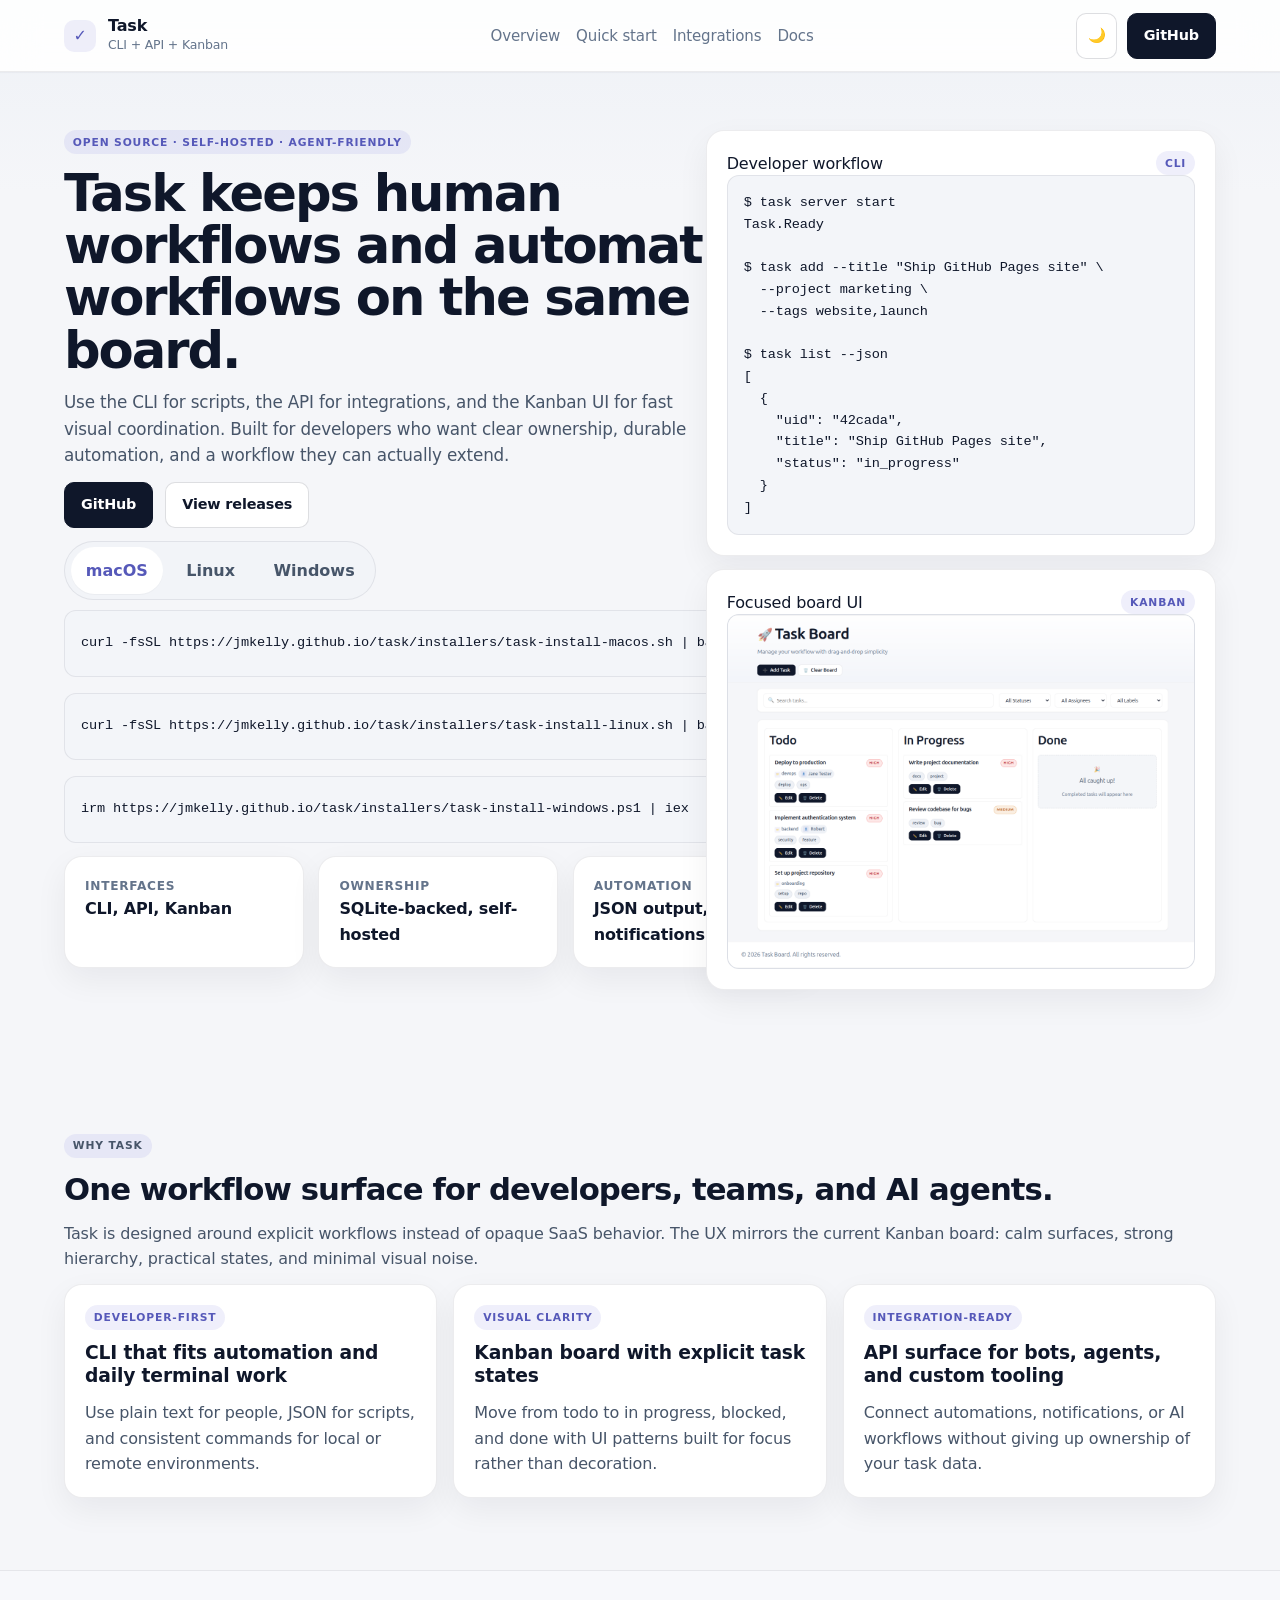
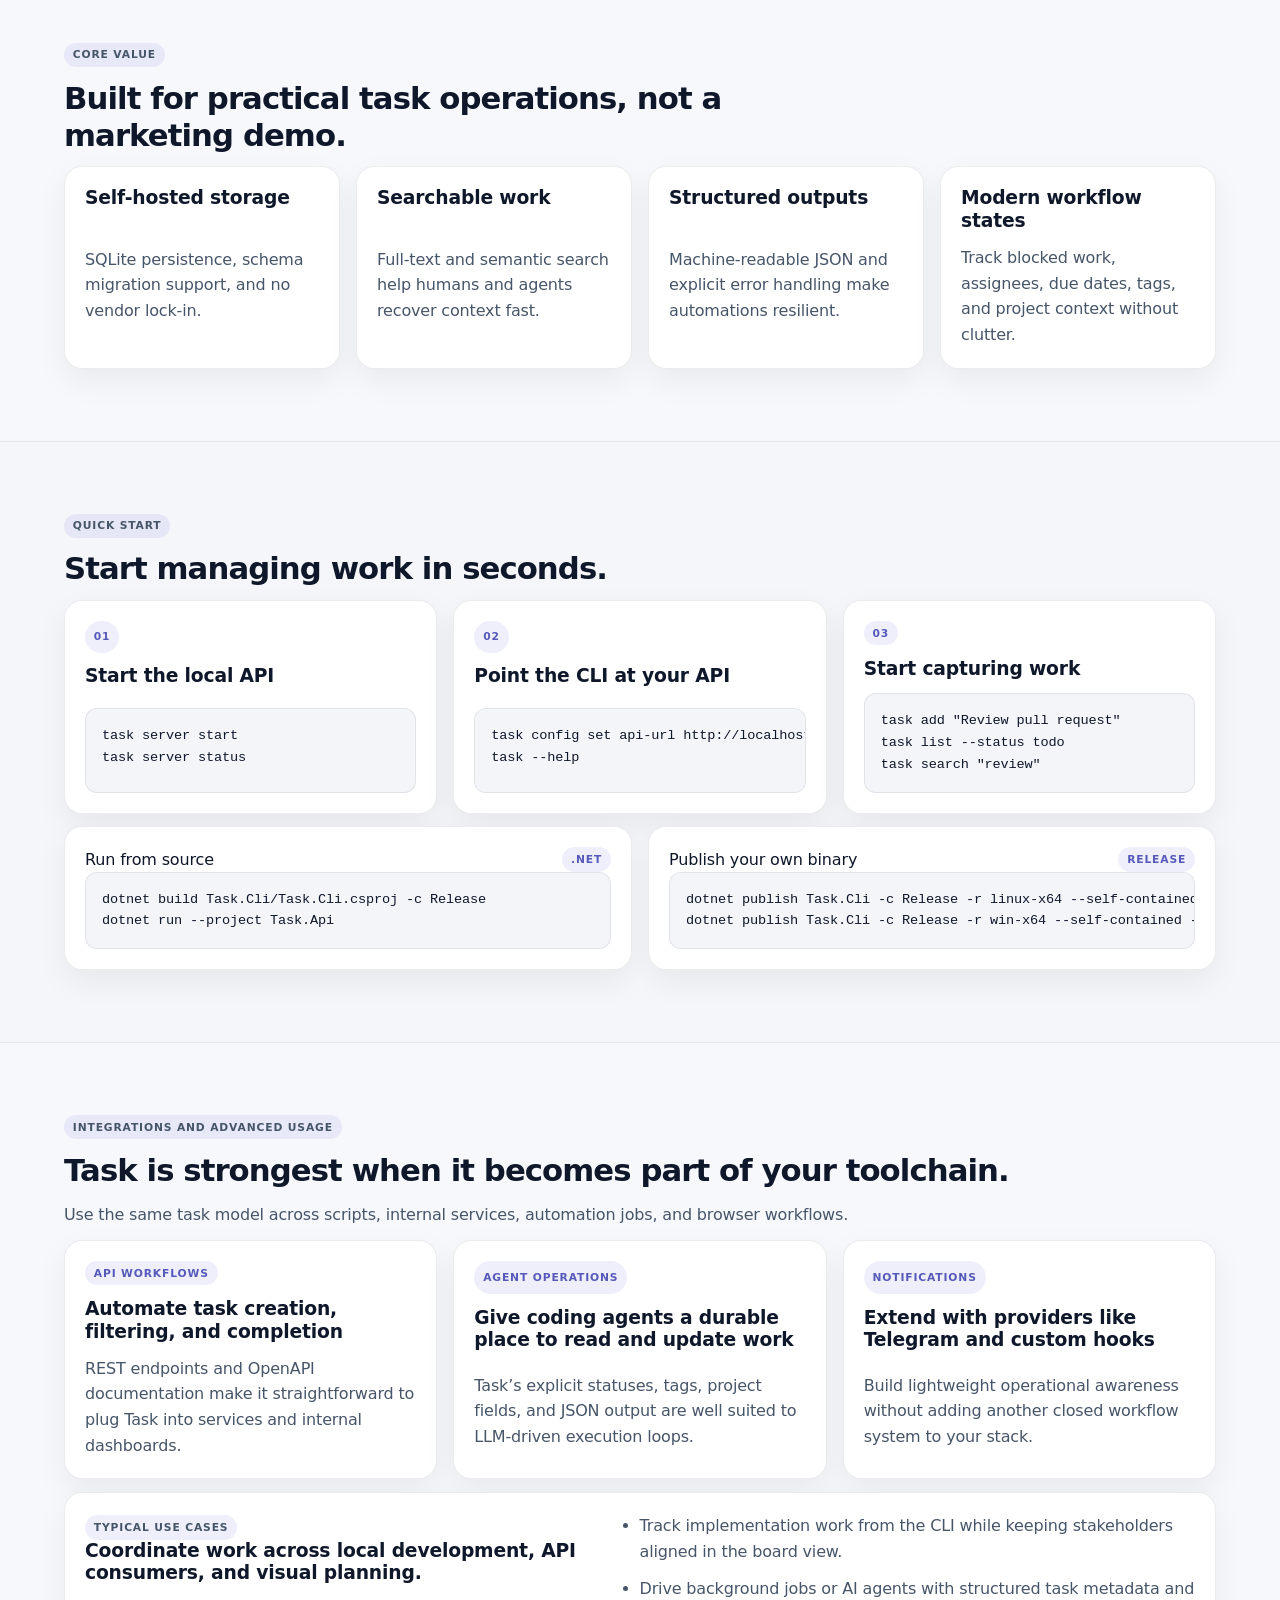
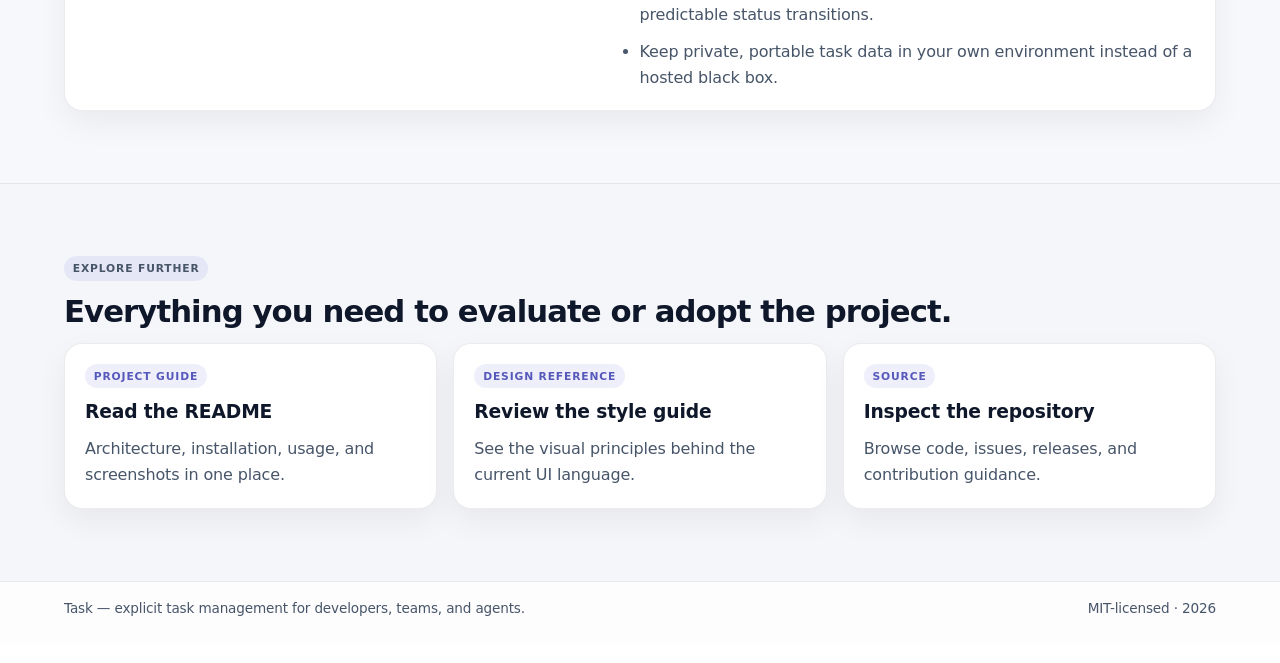
==== commit efad05bf: "feat: replace verbose install section with minimal curl one-liners in hero fold Agent-Logs-Url: http" ====
--- a/docs/index.html
+++ b/docs/index.html
@@ -51,8 +51,30 @@
                     </p>
 
                     <div class="hero-actions">
-                        <a class="btn btn-primary" href="#quick-start">Get started</a>
+                        <a class="btn btn-primary" href="https://github.com/jmkelly/task">GitHub</a>
                         <a class="btn btn-secondary" href="https://github.com/jmkelly/task/releases">View releases</a>
+                    </div>
+
+                    <div class="hero-install" data-install-tabs>
+                        <div class="install-tablist" role="tablist" aria-label="Choose your operating system">
+                            <button id="hero-tab-macos" class="install-tab" type="button" role="tab" aria-selected="true" aria-controls="hero-panel-macos" tabindex="0" data-install-tab>macOS</button>
+                            <button id="hero-tab-linux" class="install-tab" type="button" role="tab" aria-selected="false" aria-controls="hero-panel-linux" tabindex="-1" data-install-tab>Linux</button>
+                            <button id="hero-tab-windows" class="install-tab" type="button" role="tab" aria-selected="false" aria-controls="hero-panel-windows" tabindex="-1" data-install-tab>Windows</button>
+                        </div>
+                        <div class="install-panels">
+                            <div id="hero-panel-macos" class="hero-command-block" role="tabpanel" aria-labelledby="hero-tab-macos" data-install-panel>
+                                <pre class="hero-command"><code>curl -fsSL https://jmkelly.github.io/task/installers/task-install-macos.sh | bash</code></pre>
+                                <button class="btn btn-secondary icon-button copy-btn" type="button" data-copy-text="curl -fsSL https://jmkelly.github.io/task/installers/task-install-macos.sh | bash" aria-label="Copy install command">Copy</button>
+                            </div>
+                            <div id="hero-panel-linux" class="hero-command-block" role="tabpanel" aria-labelledby="hero-tab-linux" data-install-panel hidden>
+                                <pre class="hero-command"><code>curl -fsSL https://jmkelly.github.io/task/installers/task-install-linux.sh | bash</code></pre>
+                                <button class="btn btn-secondary icon-button copy-btn" type="button" data-copy-text="curl -fsSL https://jmkelly.github.io/task/installers/task-install-linux.sh | bash" aria-label="Copy install command">Copy</button>
+                            </div>
+                            <div id="hero-panel-windows" class="hero-command-block" role="tabpanel" aria-labelledby="hero-tab-windows" data-install-panel hidden>
+                                <pre class="hero-command"><code>irm https://jmkelly.github.io/task/installers/task-install-windows.ps1 | iex</code></pre>
+                                <button class="btn btn-secondary icon-button copy-btn" type="button" data-copy-text="irm https://jmkelly.github.io/task/installers/task-install-windows.ps1 | iex" aria-label="Copy install command">Copy</button>
+                            </div>
+                        </div>
                     </div>
 
                     <dl class="hero-metrics" aria-label="Project highlights">
@@ -168,154 +190,8 @@
             <div class="shell section-stack">
                 <div class="section-heading">
                     <p class="eyebrow">Quick start</p>
-                    <h2>Get a local workflow running in a few commands.</h2>
-                    <p>Task ships as a developer-friendly system: start the API, point the CLI at it, and begin managing work immediately.</p>
-                </div>
-
-                <article class="surface-card install-card" data-install-tabs>
-                    <div class="install-card-header">
-                        <div class="install-card-copy">
-                            <span class="card-kicker">Install Task CLI</span>
-                            <h3>Open the installer script for your platform and let it resolve the latest matching release.</h3>
-                            <p>These hosted installers give GitHub Pages a stable link target, while the scripts themselves look up the latest Task release asset for your runtime.</p>
-                        </div>
-                        <div class="install-header-meta">
-                            <span class="install-chip" data-source-version>Source version</span>
-                            <a class="btn btn-secondary install-header-link" href="https://github.com/jmkelly/task/releases">All release artifacts</a>
-                        </div>
-                    </div>
-
-                    <div class="install-tablist" role="tablist" aria-label="Choose your operating system">
-                        <button id="install-tab-macos" class="install-tab" type="button" role="tab" aria-selected="true" aria-controls="install-panel-macos" tabindex="0" data-install-tab>
-                            macOS
-                        </button>
-                        <button id="install-tab-linux" class="install-tab" type="button" role="tab" aria-selected="false" aria-controls="install-panel-linux" tabindex="-1" data-install-tab>
-                            Linux
-                        </button>
-                        <button id="install-tab-windows" class="install-tab" type="button" role="tab" aria-selected="false" aria-controls="install-panel-windows" tabindex="-1" data-install-tab>
-                            Windows
-                        </button>
-                    </div>
-
-                    <div class="install-panels">
-                        <section id="install-panel-macos" class="install-panel" role="tabpanel" tabindex="0" aria-labelledby="install-tab-macos" data-install-panel>
-                            <div class="install-panel-grid">
-                                <div class="install-script-card surface-card">
-                                    <div class="install-platform-row">
-                                        <span class="panel-badge">macOS</span>
-                                        <span class="install-chip">Intel + Apple Silicon</span>
-                                    </div>
-                                    <h3>Hosted macOS installer</h3>
-                                    <p class="install-panel-lede">Use the site-hosted macOS installer script. It detects <code>osx-x64</code> vs <code>osx-arm64</code>, fetches the latest compatible release asset, and installs <code>task</code> to <code>~/.local/bin</code> by default.</p>
-                                    <div class="install-script-actions">
-                                        <a class="btn btn-primary" href="installers/task-install-macos.sh">Open installer script</a>
-                                        <a class="btn btn-secondary" href="installers/task-install-macos.sh" download="task-install-macos.sh">Download .sh</a>
-                                    </div>
-                                </div>
-
-                                <div class="install-actions">
-                                    <div class="install-meta-list" aria-label="macOS installer details">
-                                        <div class="install-meta-item">
-                                            <span class="install-meta-label">Install target</span>
-                                            <strong>~/.local/bin/task</strong>
-                                        </div>
-                                        <div class="install-meta-item">
-                                            <span class="install-meta-label">Release lookup</span>
-                                            <strong>Latest GitHub release</strong>
-                                        </div>
-                                        <div class="install-meta-item">
-                                            <span class="install-meta-label">Stable page link</span>
-                                            <strong>/installers/task-install-macos.sh</strong>
-                                        </div>
-                                    </div>
-                                    <div class="install-link-list" aria-label="macOS install links">
-                                        <a class="install-link" href="https://github.com/jmkelly/task/releases">Release downloads</a>
-                                        <a class="install-link" href="https://github.com/jmkelly/task/blob/main/README.md#building-cli-from-source">Source build</a>
-                                    </div>
-                                    <a class="text-link" href="https://github.com/jmkelly/task/blob/main/installers/task-install-macos.sh">Review installer source</a>
-                                </div>
-                            </div>
-                        </section>
-
-                        <section id="install-panel-linux" class="install-panel" role="tabpanel" tabindex="0" aria-labelledby="install-tab-linux" data-install-panel hidden>
-                            <div class="install-panel-grid">
-                                <div class="install-script-card surface-card">
-                                    <div class="install-platform-row">
-                                        <span class="panel-badge">Linux</span>
-                                        <span class="install-chip">x64 release asset</span>
-                                    </div>
-                                    <h3>Hosted Linux installer</h3>
-                                    <p class="install-panel-lede">Use the Linux installer script hosted with the site. It resolves the latest <code>linux-x64</code> release artifact, extracts it if needed, and installs <code>task</code> to <code>~/.local/bin</code>.</p>
-                                    <div class="install-script-actions">
-                                        <a class="btn btn-primary" href="installers/task-install-linux.sh">Open installer script</a>
-                                        <a class="btn btn-secondary" href="installers/task-install-linux.sh" download="task-install-linux.sh">Download .sh</a>
-                                    </div>
-                                </div>
-
-                                <div class="install-actions">
-                                    <div class="install-meta-list" aria-label="Linux installer details">
-                                        <div class="install-meta-item">
-                                            <span class="install-meta-label">Install target</span>
-                                            <strong>~/.local/bin/task</strong>
-                                        </div>
-                                        <div class="install-meta-item">
-                                            <span class="install-meta-label">Release lookup</span>
-                                            <strong>Latest GitHub release</strong>
-                                        </div>
-                                        <div class="install-meta-item">
-                                            <span class="install-meta-label">Stable page link</span>
-                                            <strong>/installers/task-install-linux.sh</strong>
-                                        </div>
-                                    </div>
-                                    <div class="install-link-list" aria-label="Linux install links">
-                                        <a class="install-link" href="https://github.com/jmkelly/task/releases">Release downloads</a>
-                                        <a class="install-link" href="https://github.com/jmkelly/task/blob/main/README.md#building-cli-from-source">Source build</a>
-                                    </div>
-                                    <a class="text-link" href="https://github.com/jmkelly/task/blob/main/installers/task-install-linux.sh">Review installer source</a>
-                                </div>
-                            </div>
-                        </section>
-
-                        <section id="install-panel-windows" class="install-panel" role="tabpanel" tabindex="0" aria-labelledby="install-tab-windows" data-install-panel hidden>
-                            <div class="install-panel-grid">
-                                <div class="install-script-card surface-card">
-                                    <div class="install-platform-row">
-                                        <span class="panel-badge">Windows</span>
-                                        <span class="install-chip">x64 release asset</span>
-                                    </div>
-                                    <h3>Hosted Windows installer</h3>
-                                    <p class="install-panel-lede">Use the PowerShell installer script. It resolves the latest <code>win-x64</code> release artifact, installs <code>task.exe</code> under <code>%LOCALAPPDATA%\Task\bin</code>, and updates the current user PATH when needed.</p>
-                                    <div class="install-script-actions">
-                                        <a class="btn btn-primary" href="installers/task-install-windows.ps1">Open installer script</a>
-                                        <a class="btn btn-secondary" href="installers/task-install-windows.ps1" download="task-install-windows.ps1">Download .ps1</a>
-                                    </div>
-                                </div>
-
-                                <div class="install-actions">
-                                    <div class="install-meta-list" aria-label="Windows installer details">
-                                        <div class="install-meta-item">
-                                            <span class="install-meta-label">Install target</span>
-                                            <strong>%LOCALAPPDATA%\Task\bin\task.exe</strong>
-                                        </div>
-                                        <div class="install-meta-item">
-                                            <span class="install-meta-label">Release lookup</span>
-                                            <strong>Latest GitHub release</strong>
-                                        </div>
-                                        <div class="install-meta-item">
-                                            <span class="install-meta-label">Stable page link</span>
-                                            <strong>/installers/task-install-windows.ps1</strong>
-                                        </div>
-                                    </div>
-                                    <div class="install-link-list" aria-label="Windows install links">
-                                        <a class="install-link" href="https://github.com/jmkelly/task/releases">Release downloads</a>
-                                        <a class="install-link" href="https://github.com/jmkelly/task/blob/main/README.md#building-cli-from-source">Source build</a>
-                                    </div>
-                                    <a class="text-link" href="https://github.com/jmkelly/task/blob/main/installers/task-install-windows.ps1">Review installer source</a>
-                                </div>
-                            </div>
-                        </section>
-                    </div>
-                </article>
+                    <h2>Start managing work in seconds.</h2>
+                </div>
 
                 <div class="quick-start-grid">
                     <article class="surface-card step-card code-card">
--- a/docs/marketing.css
+++ b/docs/marketing.css
@@ -473,6 +473,41 @@
     gap: 1rem;
 }
 
+.hero-install {
+    display: grid;
+    gap: 0.6rem;
+}
+
+.hero-command-block {
+    display: flex;
+    align-items: center;
+    gap: 0.5rem;
+    padding: 0.6rem 0.75rem 0.6rem 1rem;
+    border: 1px solid var(--color-border);
+    border-radius: var(--radius-md);
+    background: color-mix(in srgb, var(--color-surface-muted) 70%, var(--color-surface-strong));
+}
+
+.hero-command {
+    flex: 1;
+    overflow-x: auto;
+    margin: 0;
+    padding: 0;
+    border: 0;
+    border-radius: 0;
+    background: transparent;
+    font-family: var(--font-mono);
+    font-size: 0.85rem;
+    line-height: 1.5;
+    white-space: nowrap;
+    color: var(--color-ink);
+}
+
+.copy-btn {
+    flex-shrink: 0;
+    font-size: 0.78rem;
+}
+
 .install-card {
     padding: 1.5rem;
     background: linear-gradient(180deg, color-mix(in srgb, var(--color-accent-faint) 55%, var(--color-surface-strong)) 0%, var(--color-surface-strong) 100%);
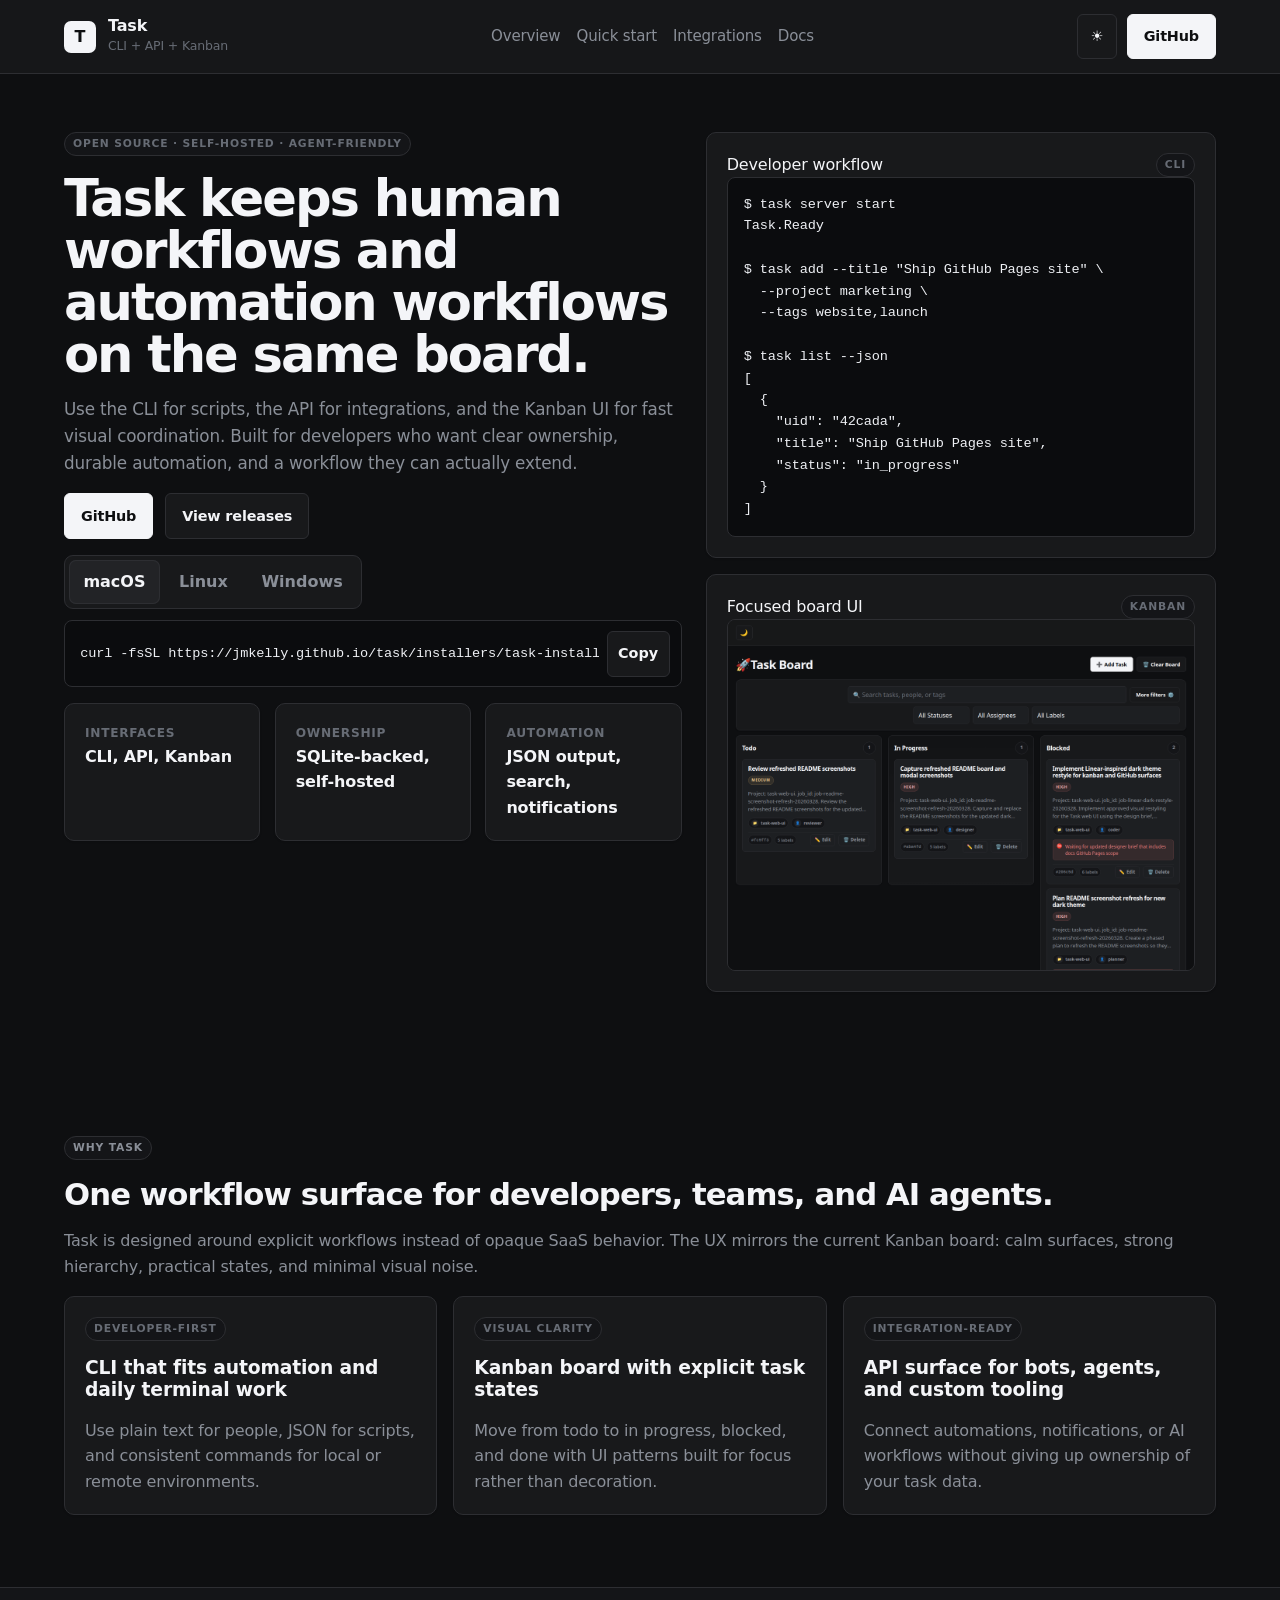
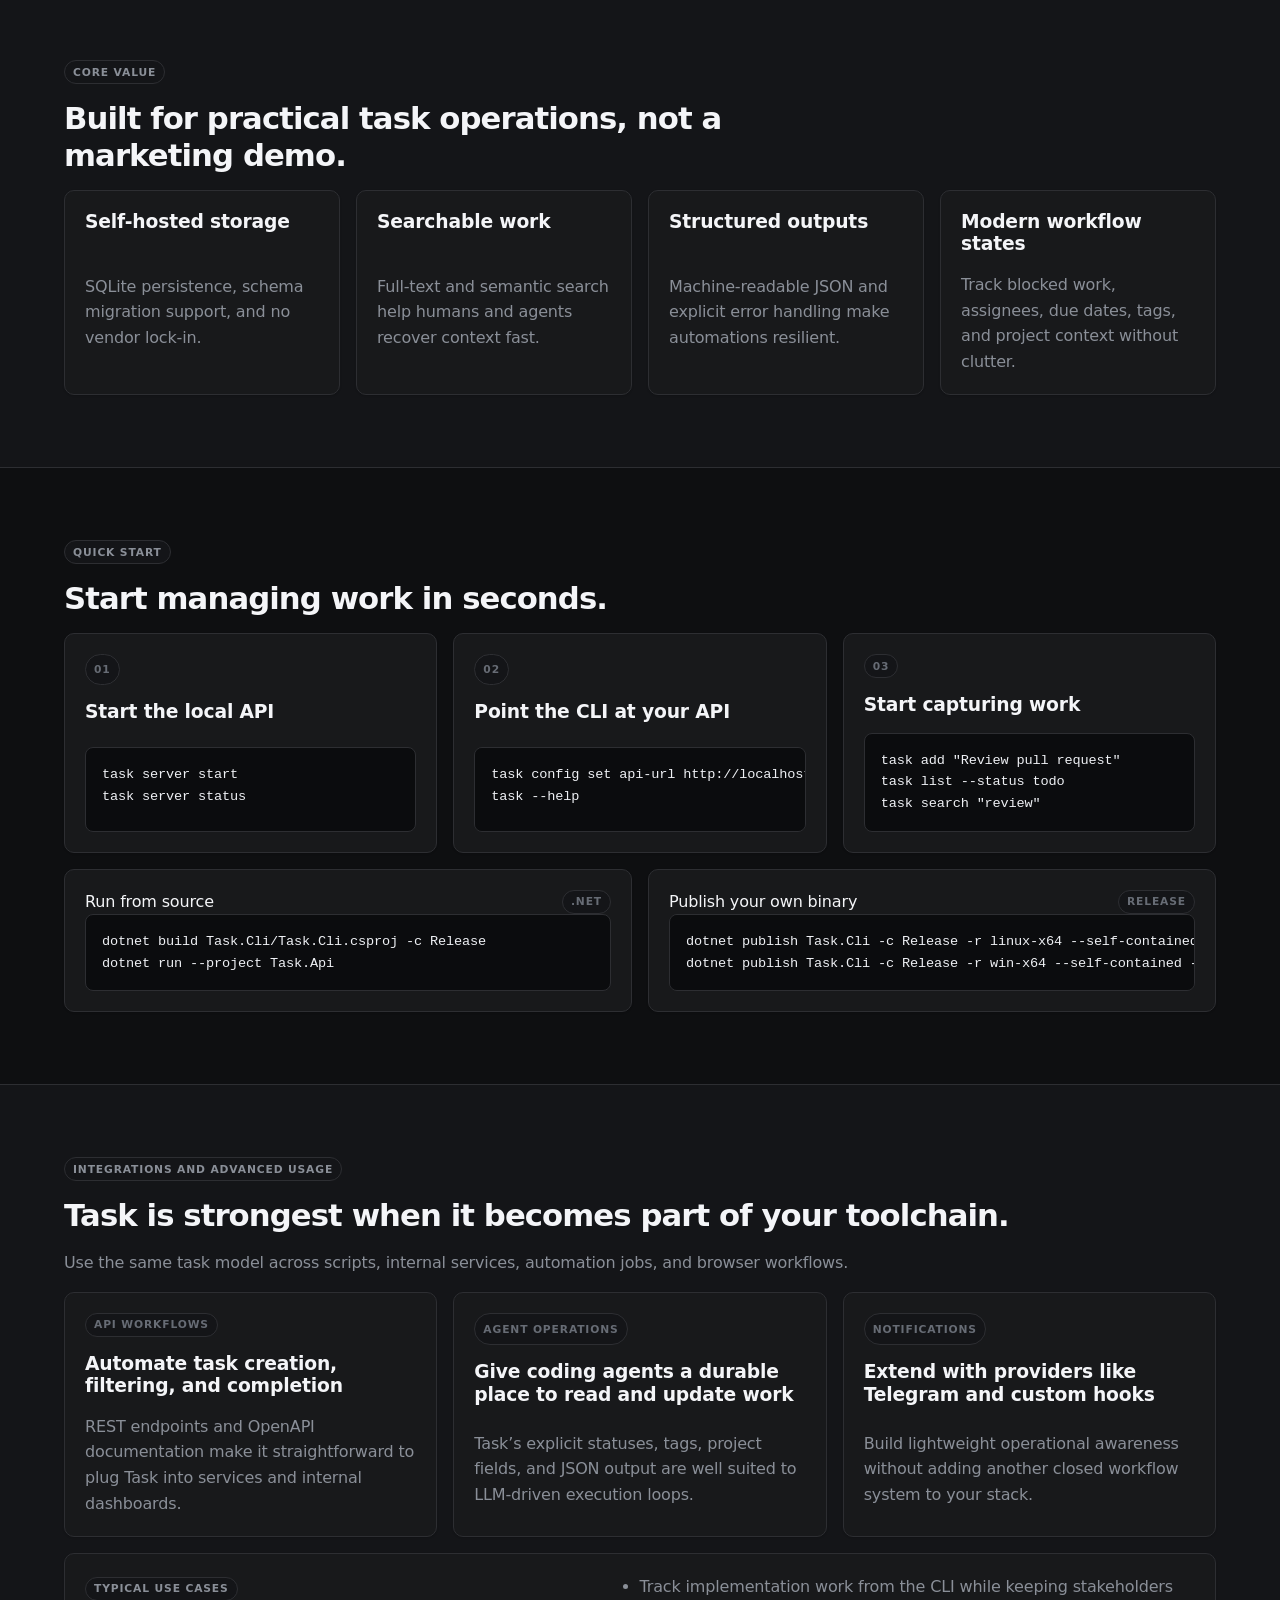
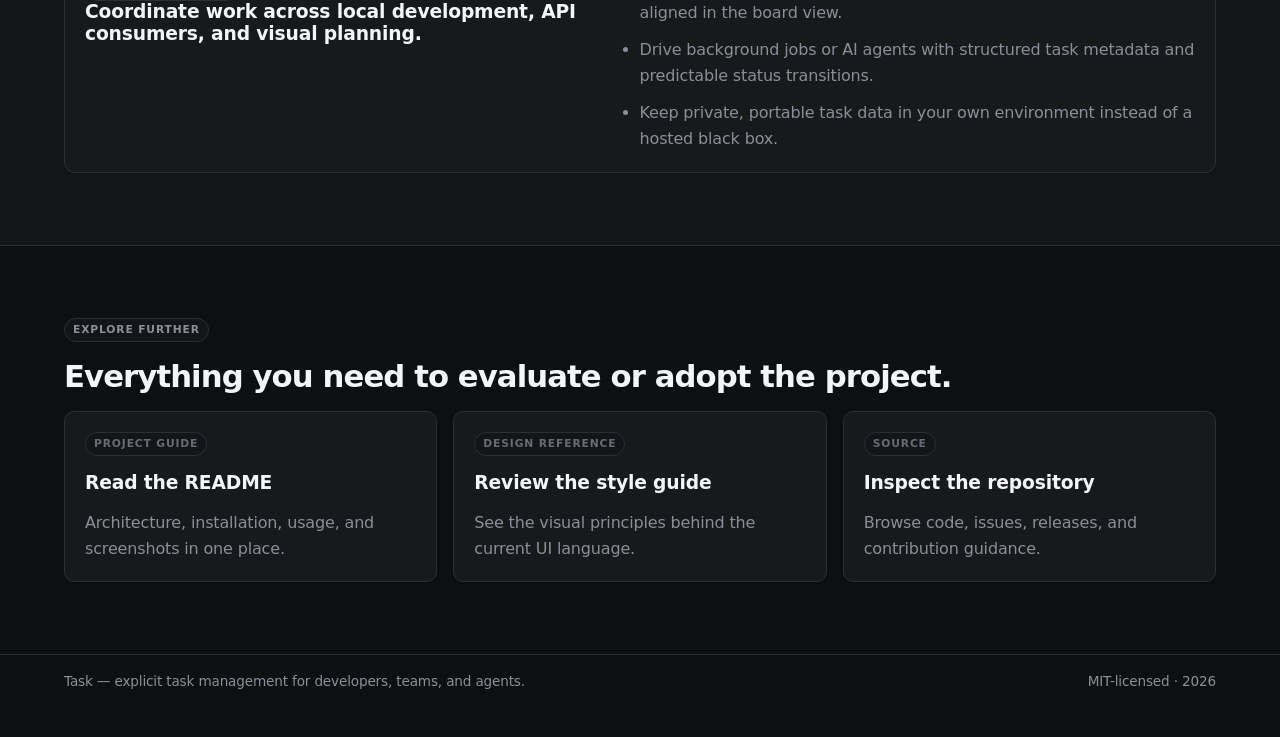
==== commit 78c8f36c: "docs(marketing): update homepage layout, styles, and screenshots for improved UX" ====
--- a/docs/index.html
+++ b/docs/index.html
@@ -1,5 +1,5 @@
 <!DOCTYPE html>
-<html lang="en">
+<html lang="en" data-theme="dark">
 <head>
     <meta charset="UTF-8">
     <meta name="viewport" content="width=device-width, initial-scale=1.0">
@@ -16,7 +16,7 @@
     <header class="site-header">
         <div class="shell header-inner">
             <a class="brand" href="#top" aria-label="Task homepage">
-                <span class="brand-mark">✓</span>
+                <span class="brand-mark">T</span>
                 <span class="brand-copy">
                     <strong>Task</strong>
                     <span>CLI + API + Kanban</span>
@@ -31,8 +31,8 @@
             </nav>
 
             <div class="header-actions">
-                <button id="theme-toggle" class="btn btn-secondary icon-button" type="button" aria-label="Toggle color theme">
-                    <span id="theme-toggle-icon" aria-hidden="true">🌙</span>
+                <button id="theme-toggle" class="btn btn-secondary icon-button" type="button" aria-label="Switch to light theme" title="Switch to light theme">
+                    <span id="theme-toggle-icon" aria-hidden="true">☀</span>
                 </button>
                 <a class="btn btn-primary" href="https://github.com/jmkelly/task">GitHub</a>
             </div>
--- a/docs/marketing.css
+++ b/docs/marketing.css
@@ -1,94 +1,62 @@
-:root {
-    color-scheme: light;
-
-    --color-ink: #0f172a;
-    --color-ink-muted: #475569;
-    --color-ink-subtle: #64748b;
-    --color-surface: #f5f6f9;
-    --color-surface-strong: #ffffff;
-    --color-surface-muted: #eef1f6;
-    --color-surface-quiet: #f8fafc;
-    --color-border: rgba(15, 23, 42, 0.08);
-    --color-border-strong: rgba(15, 23, 42, 0.14);
-    --color-accent: #6366d1;
-    --color-accent-strong: #5659b9;
-    --color-accent-soft: rgba(99, 102, 209, 0.1);
-    --color-accent-faint: rgba(99, 102, 209, 0.05);
-    --color-accent-glow: rgba(99, 102, 209, 0.16);
-    --color-overlay: rgba(15, 23, 42, 0.35);
-    --color-primary: var(--color-ink);
-    --color-on-accent: #ffffff;
+:root,
+:root[data-theme="dark"],
+:root[data-theme="auto"] {
+    color-scheme: dark;
+
+    --color-bg: #0e0f11;
+    --color-surface: #18191b;
+    --color-surface-strong: #1d1f22;
+    --color-surface-hover: #222326;
+    --color-surface-muted: #141518;
+    --color-border: #2d2e32;
+    --color-border-strong: #3a3c41;
+    --color-text: #f4f5f8;
+    --color-text-secondary: #8a8f98;
+    --color-text-tertiary: #676c75;
+    --color-primary: #f4f5f8;
+    --color-primary-text: #0e0f11;
+    --color-focus: rgba(244, 245, 248, 0.18);
+    --color-code-bg: #0b0c0e;
+    --color-code-border: #2d2e32;
+    --color-code-text: #eef0f4;
 
     --font-main: Inter, system-ui, -apple-system, BlinkMacSystemFont, "Segoe UI", sans-serif;
     --font-mono: ui-monospace, SFMono-Regular, Menlo, Monaco, Consolas, "Liberation Mono", monospace;
 
-    --radius-sm: 8px;
-    --radius-md: 12px;
-    --radius-lg: 18px;
-    --radius-xl: 24px;
-
-    --shadow-xs: 0 1px 1px rgba(15, 23, 42, 0.03);
-    --shadow-sm: 0 12px 32px rgba(15, 23, 42, 0.06);
-    --shadow-md: 0 22px 50px rgba(15, 23, 42, 0.1);
-
-    --transition-snap: 180ms ease;
+    --radius-sm: 6px;
+    --radius-md: 8px;
+    --radius-lg: 10px;
+    --radius-xl: 12px;
+
+    --shadow-sm: 0 1px 2px rgba(0, 0, 0, 0.16);
+    --shadow-md: 0 10px 26px rgba(0, 0, 0, 0.18);
+
+    --transition-snap: 140ms ease;
     --site-width: min(100% - 2rem, 72rem);
-}
-
-@media (prefers-color-scheme: dark) {
-    :root[data-theme="auto"] {
-        color-scheme: dark;
-
-        --color-ink: #e2e8f0;
-        --color-ink-muted: #94a3b8;
-        --color-ink-subtle: #64748b;
-        --color-surface: #0f172a;
-        --color-surface-strong: #162132;
-        --color-surface-muted: #1a2536;
-        --color-surface-quiet: #121b29;
-        --color-border: rgba(226, 232, 240, 0.08);
-        --color-border-strong: rgba(226, 232, 240, 0.16);
-        --color-accent: #818cf8;
-        --color-accent-strong: #6366f1;
-        --color-accent-soft: rgba(129, 140, 248, 0.12);
-        --color-accent-faint: rgba(129, 140, 248, 0.08);
-        --color-accent-glow: rgba(129, 140, 248, 0.22);
-        --color-overlay: rgba(0, 0, 0, 0.58);
-        --color-primary: var(--color-accent);
-
-        --shadow-xs: 0 1px 1px rgba(0, 0, 0, 0.14);
-        --shadow-sm: 0 12px 30px rgba(0, 0, 0, 0.28);
-        --shadow-md: 0 22px 50px rgba(0, 0, 0, 0.36);
-    }
-}
-
-:root[data-theme="dark"] {
-    color-scheme: dark;
-
-    --color-ink: #e2e8f0;
-    --color-ink-muted: #94a3b8;
-    --color-ink-subtle: #64748b;
-    --color-surface: #0f172a;
-    --color-surface-strong: #162132;
-    --color-surface-muted: #1a2536;
-    --color-surface-quiet: #121b29;
-    --color-border: rgba(226, 232, 240, 0.08);
-    --color-border-strong: rgba(226, 232, 240, 0.16);
-    --color-accent: #818cf8;
-    --color-accent-strong: #6366f1;
-    --color-accent-soft: rgba(129, 140, 248, 0.12);
-    --color-accent-faint: rgba(129, 140, 248, 0.08);
-    --color-accent-glow: rgba(129, 140, 248, 0.22);
-    --color-overlay: rgba(0, 0, 0, 0.58);
-    --color-primary: var(--color-accent);
-
-    --shadow-xs: 0 1px 1px rgba(0, 0, 0, 0.14);
-    --shadow-sm: 0 12px 30px rgba(0, 0, 0, 0.28);
-    --shadow-md: 0 22px 50px rgba(0, 0, 0, 0.36);
 }
 
 :root[data-theme="light"] {
     color-scheme: light;
+
+    --color-bg: #f3f4f6;
+    --color-surface: #ffffff;
+    --color-surface-strong: #fbfbfc;
+    --color-surface-hover: #f3f4f6;
+    --color-surface-muted: #eceef1;
+    --color-border: #d7d9de;
+    --color-border-strong: #c2c6cd;
+    --color-text: #121418;
+    --color-text-secondary: #5f6670;
+    --color-text-tertiary: #7d848f;
+    --color-primary: #121418;
+    --color-primary-text: #ffffff;
+    --color-focus: rgba(18, 20, 24, 0.12);
+    --color-code-bg: #111318;
+    --color-code-border: #252830;
+    --color-code-text: #f4f5f8;
+
+    --shadow-sm: 0 1px 2px rgba(15, 18, 24, 0.06);
+    --shadow-md: 0 10px 26px rgba(15, 18, 24, 0.08);
 }
 
 * {
@@ -103,8 +71,8 @@
     margin: 0;
     min-height: 100vh;
     font-family: var(--font-main);
-    color: var(--color-ink);
-    background: linear-gradient(180deg, var(--color-surface-muted) 0%, var(--color-surface) 12rem, var(--color-surface) 100%);
+    color: var(--color-text);
+    background: var(--color-bg);
     line-height: 1.6;
     letter-spacing: -0.01em;
     -webkit-font-smoothing: antialiased;
@@ -145,6 +113,10 @@
     padding: 0;
 }
 
+[hidden] {
+    display: none !important;
+}
+
 [id] {
     scroll-margin-top: 6rem;
 }
@@ -162,7 +134,7 @@
     padding: 0.7rem 0.95rem;
     border-radius: var(--radius-sm);
     background: var(--color-primary);
-    color: var(--color-on-accent);
+    color: var(--color-primary-text);
     transition: top var(--transition-snap);
 }
 
@@ -175,9 +147,13 @@
     top: 0;
     z-index: 20;
     border-bottom: 1px solid var(--color-border);
-    background: color-mix(in srgb, var(--color-surface-strong) 88%, transparent);
+    background: rgba(24, 25, 27, 0.9);
     backdrop-filter: blur(18px);
-    box-shadow: var(--shadow-xs);
+}
+
+:root[data-theme="light"] .site-header,
+:root[data-theme="light"] .site-footer {
+    background: rgba(255, 255, 255, 0.9);
 }
 
 .header-inner {
@@ -185,7 +161,7 @@
     align-items: center;
     justify-content: space-between;
     gap: 1rem;
-    padding: 0.8rem 0;
+    padding: 0.85rem 0;
 }
 
 .brand {
@@ -201,10 +177,15 @@
     justify-content: center;
     width: 2rem;
     height: 2rem;
-    border-radius: 10px;
-    background: var(--color-accent-soft);
-    color: var(--color-accent-strong);
+    border-radius: 7px;
+    border: 1px solid rgba(244, 245, 248, 0.72);
+    background: var(--color-primary);
+    color: var(--color-primary-text);
     font-weight: 800;
+}
+
+:root[data-theme="light"] .brand-mark {
+    border-color: var(--color-border-strong);
 }
 
 .brand-copy {
@@ -214,10 +195,11 @@
 
 .brand-copy strong {
     line-height: 1.1;
+    color: var(--color-text);
 }
 
 .brand-copy span {
-    color: var(--color-ink-subtle);
+    color: var(--color-text-tertiary);
     font-size: 0.78rem;
 }
 
@@ -227,7 +209,7 @@
     align-items: center;
     justify-content: center;
     gap: 1rem;
-    color: var(--color-ink-subtle);
+    color: var(--color-text-secondary);
     font-size: 0.94rem;
 }
 
@@ -237,7 +219,7 @@
 .text-link:focus-visible,
 .link-card:hover h3,
 .link-card:focus-visible h3 {
-    color: var(--color-accent-strong);
+    color: var(--color-text);
 }
 
 .header-actions {
@@ -251,8 +233,8 @@
 }
 
 .section-tinted {
-    background: color-mix(in srgb, var(--color-surface-quiet) 72%, transparent);
     border-block: 1px solid var(--color-border);
+    background: var(--color-surface-muted);
 }
 
 .hero-section {
@@ -263,7 +245,17 @@
 .card-grid,
 .quick-start-grid,
 .footer-inner,
-.callout {
+.callout,
+.hero-panels,
+.hero-copy,
+.section-stack,
+.section-heading,
+.feature-card,
+.mini-card,
+.step-card,
+.link-card,
+.hero-install,
+.install-panels {
     display: grid;
     gap: 1rem;
 }
@@ -274,16 +266,17 @@
     gap: 1.5rem;
 }
 
-.hero-copy,
-.section-stack,
-.hero-panels,
-.section-heading,
-.feature-card,
-.mini-card,
-.step-card,
-.link-card {
-    display: grid;
-    gap: 0.8rem;
+.hero-grid > *,
+.card-grid > *,
+.quick-start-grid > *,
+.section-stack > *,
+.callout > *,
+.footer-inner > *,
+.hero-copy > *,
+.hero-panels > *,
+.surface-card > *,
+.panel-header > * {
+    min-width: 0;
 }
 
 .eyebrow,
@@ -293,10 +286,12 @@
     display: inline-flex;
     align-items: center;
     width: fit-content;
-    padding: 0.22rem 0.55rem;
+    min-height: 1.5rem;
+    padding: 0.12rem 0.5rem;
+    border: 1px solid var(--color-border);
     border-radius: 999px;
-    background: var(--color-accent-soft);
-    color: var(--color-accent-strong);
+    background: var(--color-surface-muted);
+    color: var(--color-text-tertiary);
     font-size: 0.67rem;
     font-weight: 700;
     letter-spacing: 0.08em;
@@ -304,7 +299,7 @@
 }
 
 .hero-copy h1 {
-    font-size: clamp(2.4rem, 4vw, 4.4rem);
+    font-size: clamp(2.35rem, 4vw, 4.3rem);
     line-height: 1.02;
     letter-spacing: -0.04em;
 }
@@ -314,11 +309,11 @@
 .surface-card p,
 .check-list li,
 .site-footer p {
-    color: var(--color-ink-muted);
+    color: var(--color-text-secondary);
 }
 
 .hero-lede {
-    max-width: 40rem;
+    max-width: min(40rem, 100%);
     font-size: 1.05rem;
 }
 
@@ -339,7 +334,7 @@
 }
 
 .metric-card dt {
-    color: var(--color-ink-subtle);
+    color: var(--color-text-tertiary);
     font-size: 0.76rem;
     font-weight: 700;
     letter-spacing: 0.06em;
@@ -347,14 +342,14 @@
 }
 
 .metric-card dd {
-    color: var(--color-ink);
+    color: var(--color-text);
     font-size: 1rem;
     font-weight: 650;
 }
 
 .surface-card {
     padding: 1.25rem;
-    background: var(--color-surface-strong);
+    background: var(--color-surface);
     border: 1px solid var(--color-border);
     border-radius: var(--radius-lg);
     box-shadow: var(--shadow-sm);
@@ -366,7 +361,7 @@
 .metric-card,
 .link-card,
 .callout {
-    transition: transform var(--transition-snap), border-color var(--transition-snap), box-shadow var(--transition-snap), background var(--transition-snap);
+    transition: border-color var(--transition-snap), background var(--transition-snap), box-shadow var(--transition-snap);
 }
 
 .feature-card:hover,
@@ -378,8 +373,8 @@
 .link-card:hover,
 .link-card:focus-visible,
 .callout:hover {
-    transform: translateY(-1px);
     border-color: var(--color-border-strong);
+    background: var(--color-surface-strong);
     box-shadow: var(--shadow-md);
 }
 
@@ -393,7 +388,7 @@
 .panel-title,
 .section-heading h2,
 .surface-card h3 {
-    color: var(--color-ink);
+    color: var(--color-text);
     line-height: 1.2;
 }
 
@@ -404,6 +399,14 @@
 
 .narrow-heading {
     max-width: 44rem;
+}
+
+.terminal-window,
+.code-card pre,
+.hero-command-block {
+    border: 1px solid var(--color-code-border);
+    background: var(--color-code-bg);
+    color: var(--color-code-text);
 }
 
 .terminal-window,
@@ -411,9 +414,6 @@
     overflow-x: auto;
     padding: 1rem;
     border-radius: var(--radius-md);
-    border: 1px solid var(--color-border);
-    background: color-mix(in srgb, var(--color-surface-muted) 70%, var(--color-surface-strong));
-    color: var(--color-ink);
     font-family: var(--font-mono);
     font-size: 0.85rem;
     line-height: 1.6;
@@ -444,63 +444,75 @@
 }
 
 .text-link {
-    color: var(--color-accent-strong);
+    color: var(--color-text);
     font-weight: 650;
 }
 
-.sr-only {
-    position: absolute;
-    width: 1px;
-    height: 1px;
-    padding: 0;
-    margin: -1px;
-    overflow: hidden;
-    clip: rect(0, 0, 0, 0);
-    white-space: nowrap;
+.hero-install {
+    gap: 0.7rem;
+    width: 100%;
+    min-width: 0;
+}
+
+.install-tablist {
+    display: inline-flex;
+    flex-wrap: wrap;
+    gap: 0.3rem;
+    padding: 0.25rem;
+    width: fit-content;
+    max-width: 100%;
+    min-width: 0;
+    border: 1px solid var(--color-border);
+    border-radius: 9px;
+    background: var(--color-surface);
+}
+
+.install-tab {
+    padding: 0.58rem 0.9rem;
     border: 0;
-}
-
-.install-card,
-.install-card-header,
-.install-card-copy,
-.install-panels,
-.install-panel,
-.install-panel-grid,
-.install-command-card,
-.install-actions,
-.install-link-list {
-    display: grid;
-    gap: 1rem;
-}
-
-.hero-install {
-    display: grid;
-    gap: 0.6rem;
+    border-radius: 7px;
+    background: transparent;
+    color: var(--color-text-secondary);
+    font-weight: 650;
+    cursor: pointer;
+    transition: background var(--transition-snap), color var(--transition-snap), box-shadow var(--transition-snap);
+}
+
+.install-tab:hover,
+.install-tab:focus-visible {
+    color: var(--color-text);
+}
+
+.install-tab[aria-selected="true"] {
+    background: var(--color-surface-hover);
+    color: var(--color-text);
+    box-shadow: inset 0 0 0 1px var(--color-border);
 }
 
 .hero-command-block {
     display: flex;
     align-items: center;
     gap: 0.5rem;
-    padding: 0.6rem 0.75rem 0.6rem 1rem;
-    border: 1px solid var(--color-border);
+    width: 100%;
+    min-width: 0;
+    padding: 0.6rem 0.7rem 0.6rem 0.95rem;
     border-radius: var(--radius-md);
-    background: color-mix(in srgb, var(--color-surface-muted) 70%, var(--color-surface-strong));
 }
 
 .hero-command {
     flex: 1;
+    min-width: 0;
+    width: 100%;
     overflow-x: auto;
     margin: 0;
     padding: 0;
     border: 0;
-    border-radius: 0;
     background: transparent;
     font-family: var(--font-mono);
     font-size: 0.85rem;
     line-height: 1.5;
     white-space: nowrap;
-    color: var(--color-ink);
+    color: var(--color-code-text);
 }
 
 .copy-btn {
@@ -508,218 +520,41 @@
     font-size: 0.78rem;
 }
 
-.install-card {
-    padding: 1.5rem;
-    background: linear-gradient(180deg, color-mix(in srgb, var(--color-accent-faint) 55%, var(--color-surface-strong)) 0%, var(--color-surface-strong) 100%);
-}
-
-.install-card-header {
-    grid-template-columns: minmax(0, 1fr) auto;
-    align-items: start;
-}
-
-.install-header-meta,
-.install-script-card,
-.install-script-actions,
-.install-meta-list,
-.install-meta-item {
-    display: grid;
-    gap: 0.85rem;
-}
-
-.install-header-meta {
-    justify-items: end;
-    align-content: start;
-}
-
-.install-card-copy h3 {
-    max-width: 34rem;
-}
-
-.install-card-copy p {
-    max-width: 42rem;
-}
-
-.install-header-link {
-    white-space: nowrap;
-}
-
-.install-tablist {
-    display: inline-flex;
-    flex-wrap: wrap;
-    gap: 0.5rem;
-    padding: 0.35rem;
-    width: fit-content;
-    border: 1px solid var(--color-border);
-    border-radius: 999px;
-    background: color-mix(in srgb, var(--color-surface-muted) 78%, var(--color-surface-strong));
-}
-
-.install-tab {
-    padding: 0.65rem 0.95rem;
-    border: 0;
-    border-radius: 999px;
-    background: transparent;
-    color: var(--color-ink-muted);
-    font-weight: 650;
-    cursor: pointer;
-    transition: background var(--transition-snap), color var(--transition-snap), box-shadow var(--transition-snap), transform var(--transition-snap);
-}
-
-.install-tab:hover,
-.install-tab:focus-visible {
-    color: var(--color-ink);
-}
-
-.install-tab[aria-selected="true"] {
-    background: var(--color-surface-strong);
-    color: var(--color-accent-strong);
-    box-shadow: var(--shadow-xs);
-}
-
-.install-panel {
-    padding: 1rem;
-    border: 1px solid var(--color-border);
-    border-radius: var(--radius-md);
-    background: color-mix(in srgb, var(--color-surface-quiet) 74%, var(--color-surface-strong));
-}
-
-.install-panel-grid {
-    grid-template-columns: minmax(0, 1.3fr) minmax(16rem, 0.8fr);
-    align-items: start;
-}
-
-.install-script-card {
-    padding: 1.25rem;
-    gap: 1rem;
-    box-shadow: none;
-}
-
-.install-script-actions {
-    grid-template-columns: repeat(2, minmax(0, 1fr));
-}
-
-.install-command-card {
-    gap: 0.85rem;
-}
-
-.install-command-header {
-    display: flex;
-    align-items: start;
-    justify-content: space-between;
-    gap: 1rem;
-}
-
-.install-platform-row {
-    display: flex;
-    flex-wrap: wrap;
-    align-items: center;
-    gap: 0.55rem;
-    margin-bottom: 0.45rem;
-}
-
-.install-chip {
-    display: inline-flex;
-    align-items: center;
-    padding: 0.24rem 0.6rem;
-    border-radius: 999px;
-    border: 1px solid var(--color-border);
-    background: var(--color-surface-strong);
-    color: var(--color-ink-subtle);
-    font-size: 0.76rem;
-    font-weight: 650;
-}
-
-.install-panel-lede code,
-.install-command-card code {
-    font-family: var(--font-mono);
-}
-
-.copy-install-button {
-    min-width: 8.5rem;
-}
-
-.install-actions {
-    align-content: start;
-}
-
-.install-meta-list {
-    gap: 0.75rem;
-}
-
-.install-meta-item {
-    gap: 0.15rem;
-    padding: 0.85rem 0.95rem;
-    border: 1px solid var(--color-border);
-    border-radius: var(--radius-md);
-    background: var(--color-surface-strong);
-}
-
-.install-meta-label {
-    color: var(--color-ink-subtle);
-    font-size: 0.74rem;
-    font-weight: 700;
-    letter-spacing: 0.05em;
-    text-transform: uppercase;
-}
-
-.install-link-list {
-    grid-template-columns: repeat(2, minmax(0, 1fr));
-}
-
-.install-link {
-    display: inline-flex;
-    align-items: center;
-    justify-content: center;
-    min-height: 2.75rem;
-    padding: 0.75rem 0.95rem;
-    border: 1px solid var(--color-border);
-    border-radius: var(--radius-md);
-    background: var(--color-surface-strong);
-    color: var(--color-ink);
-    font-weight: 650;
-    text-align: center;
-    transition: transform var(--transition-snap), border-color var(--transition-snap), box-shadow var(--transition-snap), color var(--transition-snap);
-}
-
-.install-link:hover,
-.install-link:focus-visible {
-    transform: translateY(-1px);
-    border-color: var(--color-border-strong);
-    box-shadow: var(--shadow-xs);
-    color: var(--color-accent-strong);
-}
-
 .btn {
     display: inline-flex;
     align-items: center;
     justify-content: center;
-    min-height: 2.5rem;
+    min-height: 2.45rem;
     padding: 0.65rem 1rem;
     border: 1px solid transparent;
-    border-radius: 10px;
+    border-radius: var(--radius-sm);
     font-size: 0.9rem;
     font-weight: 650;
     cursor: pointer;
-    transition: transform var(--transition-snap), box-shadow var(--transition-snap), background var(--transition-snap), border-color var(--transition-snap), color var(--transition-snap);
+    transition: border-color var(--transition-snap), background var(--transition-snap), color var(--transition-snap), box-shadow var(--transition-snap);
 }
 
 .btn:hover,
 .btn:focus-visible {
-    transform: translateY(-1px);
-    box-shadow: var(--shadow-xs);
+    box-shadow: var(--shadow-sm);
 }
 
 .btn-primary {
     background: var(--color-primary);
     border-color: var(--color-primary);
-    color: var(--color-on-accent);
+    color: var(--color-primary-text);
 }
 
 .btn-secondary {
-    background: var(--color-surface-strong);
+    background: var(--color-surface);
+    border-color: var(--color-border);
+    color: var(--color-text);
+}
+
+.btn-secondary:hover,
+.btn-secondary:focus-visible {
     border-color: var(--color-border-strong);
-    color: var(--color-ink);
+    background: var(--color-surface-hover);
 }
 
 .icon-button {
@@ -744,7 +579,6 @@
 
 .site-footer {
     border-top: 1px solid var(--color-border);
-    background: color-mix(in srgb, var(--color-surface-strong) 84%, transparent);
 }
 
 .footer-inner {
@@ -758,16 +592,14 @@
 .site-nav a:focus-visible,
 .text-link:focus-visible,
 .link-card:focus-visible,
-.install-tab:focus-visible,
-.install-link:focus-visible {
+.install-tab:focus-visible {
     outline: none;
-    box-shadow: 0 0 0 3px var(--color-accent-faint);
+    box-shadow: 0 0 0 3px var(--color-focus);
 }
 
 @media (max-width: 1100px) {
     .hero-grid,
-    .card-grid-four,
-    .install-panel-grid {
+    .card-grid-four {
         grid-template-columns: repeat(2, minmax(0, 1fr));
     }
 
@@ -785,16 +617,12 @@
     .header-inner,
     .footer-inner,
     .callout,
-    .install-card-header,
-    .install-script-actions,
     .hero-metrics,
     .hero-panels,
     .card-grid-two,
     .card-grid-three,
     .quick-start-grid,
-    .card-grid-four,
-    .install-panel-grid,
-    .install-link-list {
+    .card-grid-four {
         grid-template-columns: 1fr;
     }
 
@@ -810,10 +638,6 @@
 
     .footer-inner {
         gap: 0.35rem;
-    }
-
-    .install-header-meta {
-        justify-items: start;
     }
 }
 
@@ -845,20 +669,19 @@
         width: 100%;
     }
 
+    .hero-command-block {
+        flex-direction: column;
+        align-items: stretch;
+        padding-inline: 0.85rem;
+    }
+
+    .install-tab {
+        flex: 1 1 0;
+        justify-content: center;
+    }
+
     .btn {
         width: 100%;
-    }
-
-    .install-card {
-        padding: 1rem;
-    }
-
-    .install-command-header {
-        flex-direction: column;
-    }
-
-    .copy-install-button {
-        min-width: 0;
     }
 
     .hero-copy h1 {
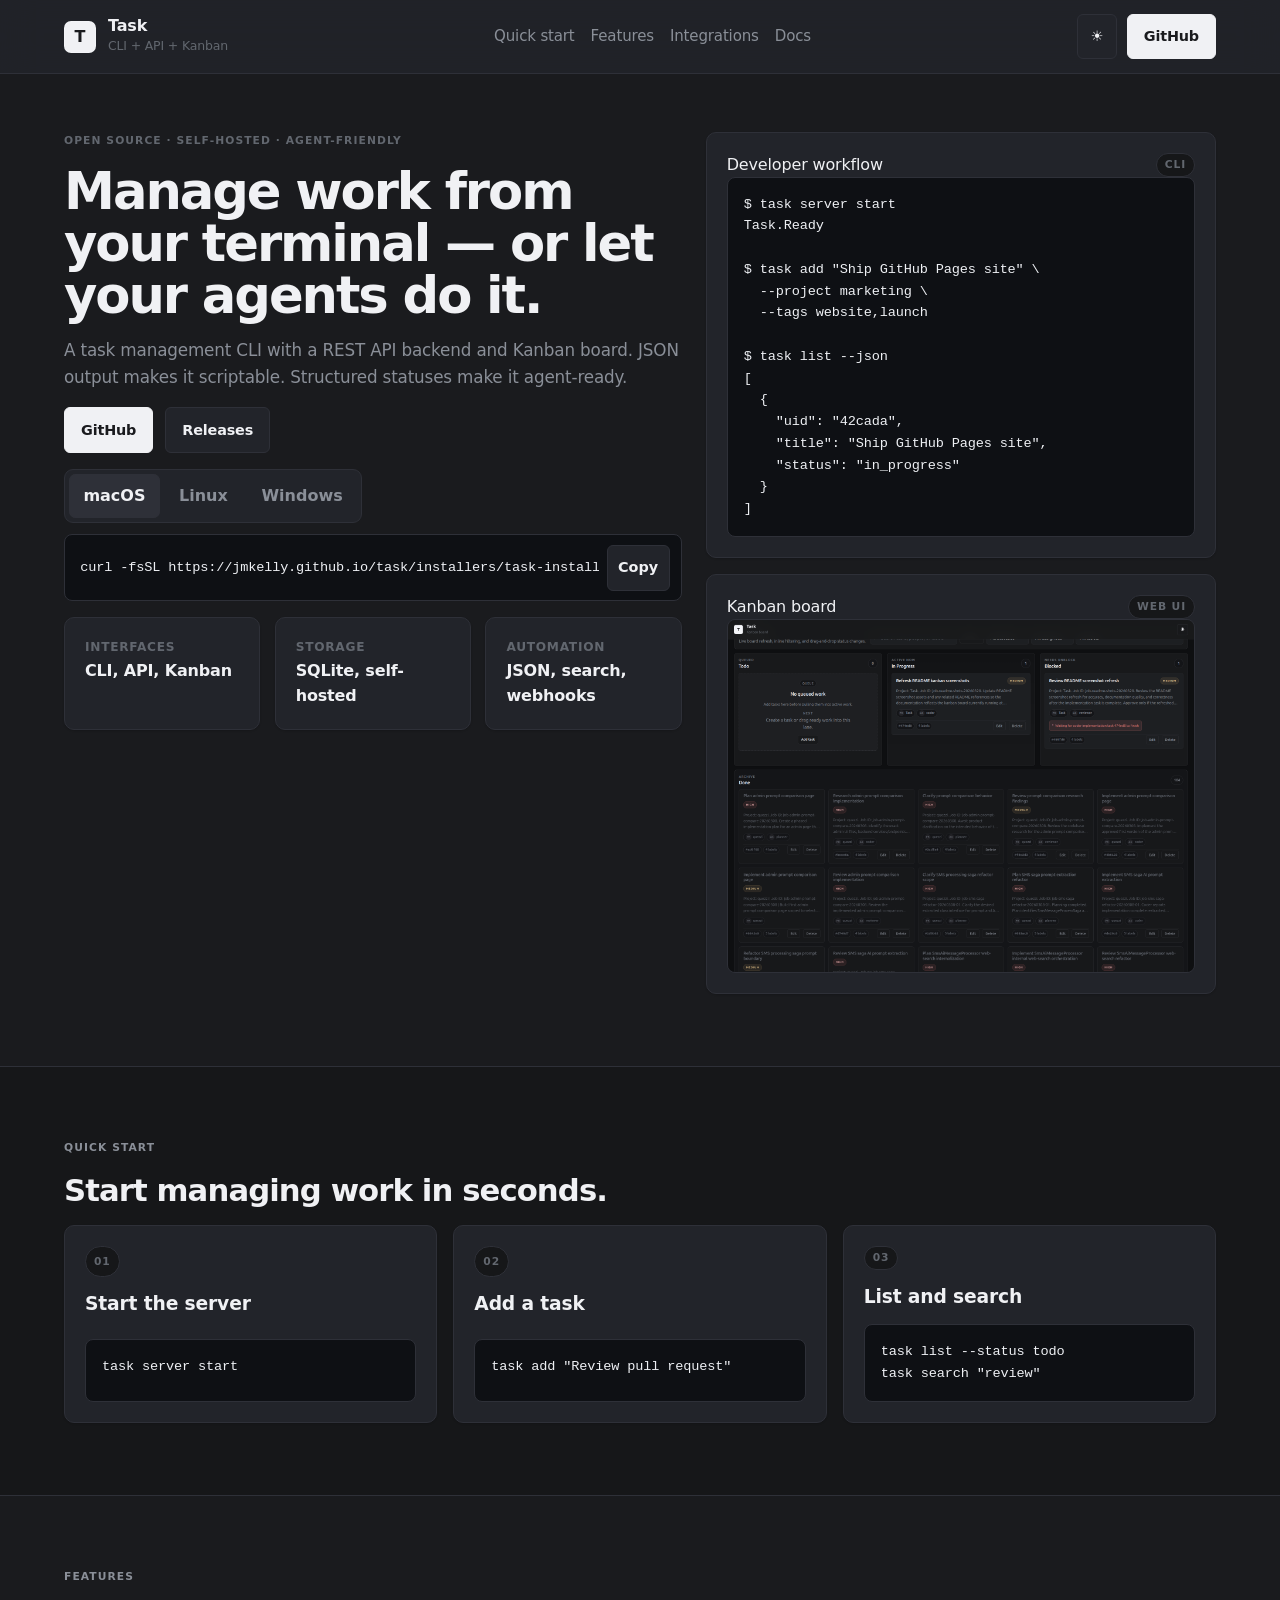
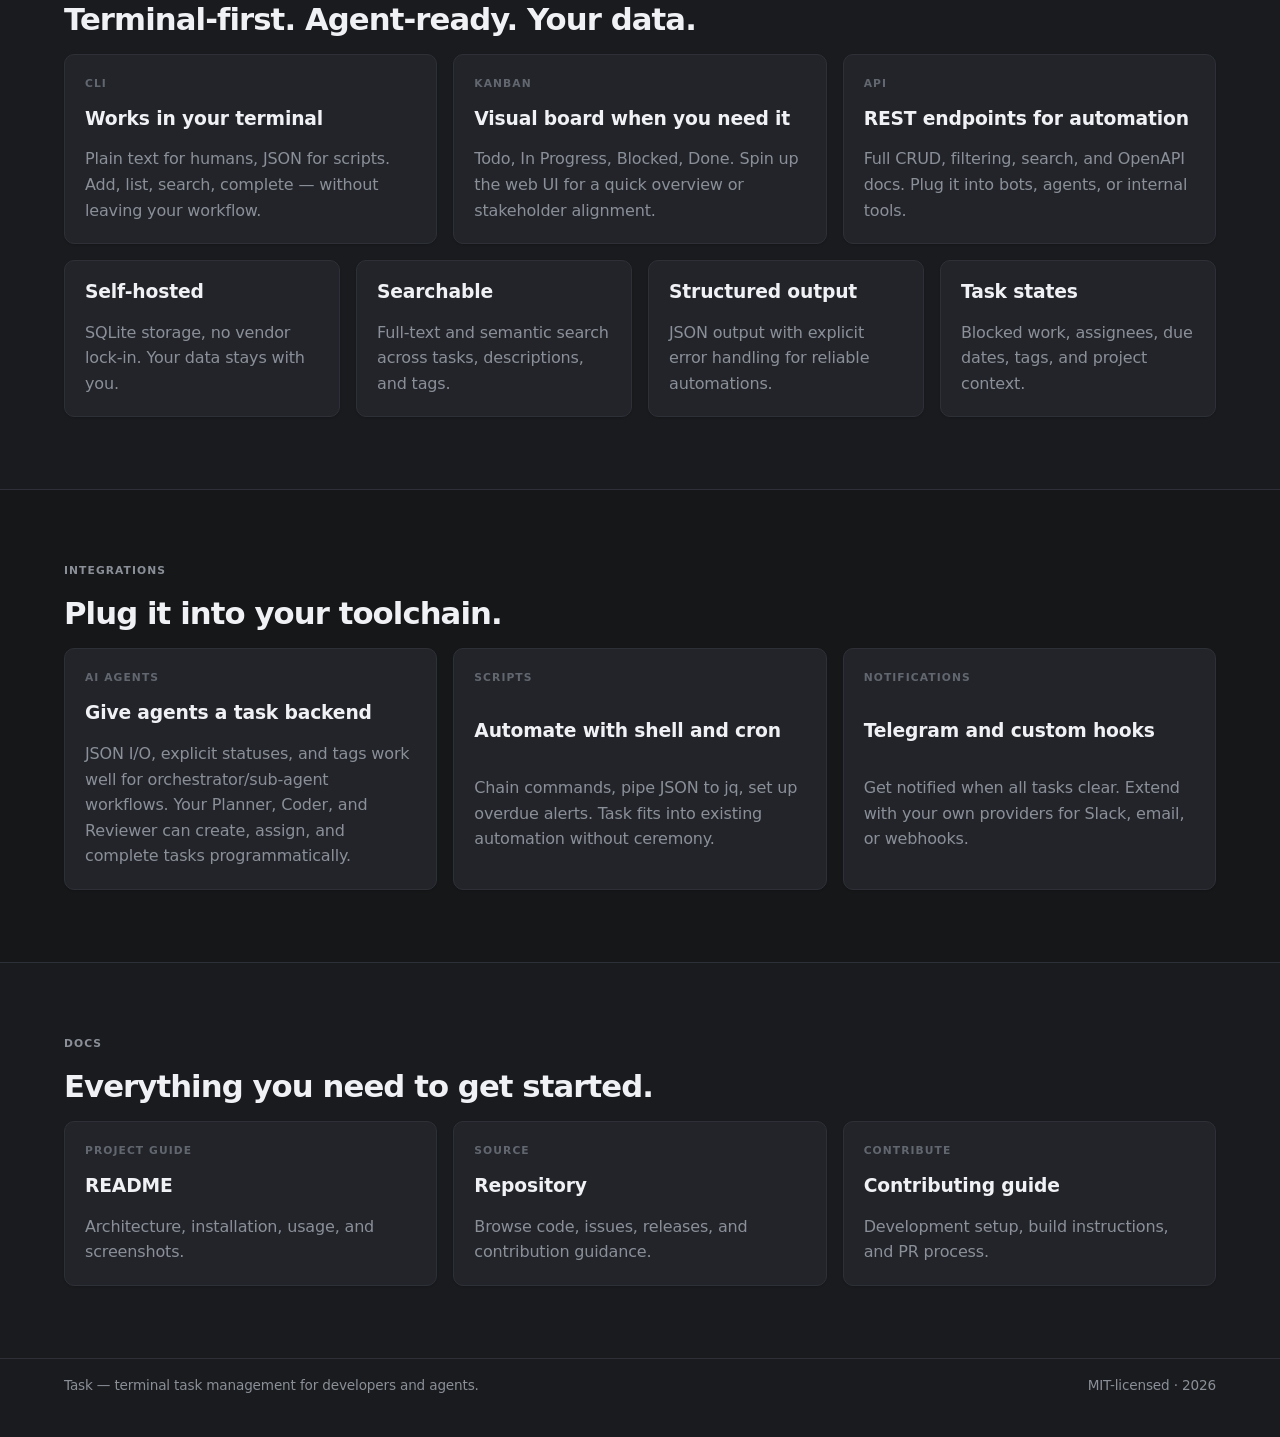
==== commit ce0e1b73: "docs(marketing): refresh marketing site content and features, simplify CSS" ====
--- a/docs/index.html
+++ b/docs/index.html
@@ -3,8 +3,8 @@
 <head>
     <meta charset="UTF-8">
     <meta name="viewport" content="width=device-width, initial-scale=1.0">
-    <title>Task — Developer-first task management for humans and agents</title>
-    <meta name="description" content="Task combines a developer-first CLI, automation-ready API, and focused Kanban board so humans and AI agents can manage work together.">
+    <title>Task — Terminal task management for humans and agents</title>
+    <meta name="description" content="CLI-first task management with REST API and Kanban board. Let your team and your AI agents manage work together.">
     <meta name="color-scheme" content="light dark">
     <link rel="icon" href="favicon.svg" type="image/svg+xml">
     <link rel="stylesheet" href="marketing.css">
@@ -24,8 +24,8 @@
             </a>
 
             <nav class="site-nav" aria-label="Primary">
-                <a href="#overview">Overview</a>
                 <a href="#quick-start">Quick start</a>
+                <a href="#features">Features</a>
                 <a href="#integrations">Integrations</a>
                 <a href="#docs">Docs</a>
             </nav>
@@ -44,15 +44,15 @@
             <div class="shell hero-grid">
                 <div class="hero-copy">
                     <p class="eyebrow">Open source · self-hosted · agent-friendly</p>
-                    <h1>Task keeps human workflows and automation workflows on the same board.</h1>
+                    <h1>Manage work from your terminal — or let your agents do it.</h1>
                     <p class="hero-lede">
-                        Use the CLI for scripts, the API for integrations, and the Kanban UI for fast visual coordination.
-                        Built for developers who want clear ownership, durable automation, and a workflow they can actually extend.
+                        A task management CLI with a REST API backend and Kanban board.
+                        JSON output makes it scriptable. Structured statuses make it agent-ready.
                     </p>
 
                     <div class="hero-actions">
                         <a class="btn btn-primary" href="https://github.com/jmkelly/task">GitHub</a>
-                        <a class="btn btn-secondary" href="https://github.com/jmkelly/task/releases">View releases</a>
+                        <a class="btn btn-secondary" href="https://github.com/jmkelly/task/releases">Releases</a>
                     </div>
 
                     <div class="hero-install" data-install-tabs>
@@ -83,12 +83,12 @@
                             <dd>CLI, API, Kanban</dd>
                         </div>
                         <div class="metric-card surface-card">
-                            <dt>Ownership</dt>
-                            <dd>SQLite-backed, self-hosted</dd>
+                            <dt>Storage</dt>
+                            <dd>SQLite, self-hosted</dd>
                         </div>
                         <div class="metric-card surface-card">
                             <dt>Automation</dt>
-                            <dd>JSON output, search, notifications</dd>
+                            <dd>JSON, search, webhooks</dd>
                         </div>
                     </dl>
                 </div>
@@ -102,7 +102,7 @@
                         <pre class="terminal-window"><code>$ task server start
 Task.Ready
 
-$ task add --title "Ship GitHub Pages site" \
+$ task add "Ship GitHub Pages site" \
   --project marketing \
   --tags website,launch
 
@@ -118,8 +118,8 @@
 
                     <article class="surface-card preview-card">
                         <div class="panel-header">
-                            <span class="panel-title">Focused board UI</span>
-                            <span class="panel-badge">Kanban</span>
+                            <span class="panel-title">Kanban board</span>
+                            <span class="panel-badge">Web UI</span>
                         </div>
                         <img src="assets/images/board.png" alt="Task Kanban board screenshot showing Todo, In Progress, Blocked, and Done columns.">
                     </article>
@@ -127,66 +127,7 @@
             </div>
         </section>
 
-        <section id="overview" class="section">
-            <div class="shell section-stack">
-                <div class="section-heading">
-                    <p class="eyebrow">Why Task</p>
-                    <h2>One workflow surface for developers, teams, and AI agents.</h2>
-                    <p>
-                        Task is designed around explicit workflows instead of opaque SaaS behavior.
-                        The UX mirrors the current Kanban board: calm surfaces, strong hierarchy, practical states, and minimal visual noise.
-                    </p>
-                </div>
-
-                <div class="card-grid card-grid-three">
-                    <article class="surface-card feature-card">
-                        <span class="card-kicker">Developer-first</span>
-                        <h3>CLI that fits automation and daily terminal work</h3>
-                        <p>Use plain text for people, JSON for scripts, and consistent commands for local or remote environments.</p>
-                    </article>
-                    <article class="surface-card feature-card">
-                        <span class="card-kicker">Visual clarity</span>
-                        <h3>Kanban board with explicit task states</h3>
-                        <p>Move from todo to in progress, blocked, and done with UI patterns built for focus rather than decoration.</p>
-                    </article>
-                    <article class="surface-card feature-card">
-                        <span class="card-kicker">Integration-ready</span>
-                        <h3>API surface for bots, agents, and custom tooling</h3>
-                        <p>Connect automations, notifications, or AI workflows without giving up ownership of your task data.</p>
-                    </article>
-                </div>
-            </div>
-        </section>
-
-        <section class="section section-tinted">
-            <div class="shell section-stack">
-                <div class="section-heading narrow-heading">
-                    <p class="eyebrow">Core value</p>
-                    <h2>Built for practical task operations, not a marketing demo.</h2>
-                </div>
-
-                <div class="card-grid card-grid-four">
-                    <article class="surface-card mini-card">
-                        <h3>Self-hosted storage</h3>
-                        <p>SQLite persistence, schema migration support, and no vendor lock-in.</p>
-                    </article>
-                    <article class="surface-card mini-card">
-                        <h3>Searchable work</h3>
-                        <p>Full-text and semantic search help humans and agents recover context fast.</p>
-                    </article>
-                    <article class="surface-card mini-card">
-                        <h3>Structured outputs</h3>
-                        <p>Machine-readable JSON and explicit error handling make automations resilient.</p>
-                    </article>
-                    <article class="surface-card mini-card">
-                        <h3>Modern workflow states</h3>
-                        <p>Track blocked work, assignees, due dates, tags, and project context without clutter.</p>
-                    </article>
-                </div>
-            </div>
-        </section>
-
-        <section id="quick-start" class="section">
+        <section id="quick-start" class="section section-tinted">
             <div class="shell section-stack">
                 <div class="section-heading">
                     <p class="eyebrow">Quick start</p>
@@ -196,44 +137,67 @@
                 <div class="quick-start-grid">
                     <article class="surface-card step-card code-card">
                         <span class="step-index">01</span>
-                        <h3>Start the local API</h3>
-                        <pre><code>task server start
-task server status</code></pre>
+                        <h3>Start the server</h3>
+                        <pre><code>task server start</code></pre>
                     </article>
 
                     <article class="surface-card step-card code-card">
                         <span class="step-index">02</span>
-                        <h3>Point the CLI at your API</h3>
-                        <pre><code>task config set api-url http://localhost:8080
-task --help</code></pre>
+                        <h3>Add a task</h3>
+                        <pre><code>task add "Review pull request"</code></pre>
                     </article>
 
                     <article class="surface-card step-card code-card">
                         <span class="step-index">03</span>
-                        <h3>Start capturing work</h3>
-                        <pre><code>task add "Review pull request"
-task list --status todo
+                        <h3>List and search</h3>
+                        <pre><code>task list --status todo
 task search "review"</code></pre>
                     </article>
                 </div>
-
-                <div class="card-grid card-grid-two">
-                    <article class="surface-card code-card">
-                        <div class="panel-header">
-                            <span class="panel-title">Run from source</span>
-                            <span class="panel-badge">.NET</span>
-                        </div>
-                        <pre><code>dotnet build Task.Cli/Task.Cli.csproj -c Release
-dotnet run --project Task.Api</code></pre>
-                    </article>
-
-                    <article class="surface-card code-card">
-                        <div class="panel-header">
-                            <span class="panel-title">Publish your own binary</span>
-                            <span class="panel-badge">Release</span>
-                        </div>
-                        <pre><code>dotnet publish Task.Cli -c Release -r linux-x64 --self-contained -p:PublishSingleFile=true
-dotnet publish Task.Cli -c Release -r win-x64 --self-contained -p:PublishSingleFile=true</code></pre>
+            </div>
+        </section>
+
+        <section id="features" class="section">
+            <div class="shell section-stack">
+                <div class="section-heading">
+                    <p class="eyebrow">Features</p>
+                    <h2>Terminal-first. Agent-ready. Your data.</h2>
+                </div>
+
+                <div class="card-grid card-grid-three">
+                    <article class="surface-card feature-card">
+                        <span class="card-kicker">CLI</span>
+                        <h3>Works in your terminal</h3>
+                        <p>Plain text for humans, JSON for scripts. Add, list, search, complete — without leaving your workflow.</p>
+                    </article>
+                    <article class="surface-card feature-card">
+                        <span class="card-kicker">Kanban</span>
+                        <h3>Visual board when you need it</h3>
+                        <p>Todo, In Progress, Blocked, Done. Spin up the web UI for a quick overview or stakeholder alignment.</p>
+                    </article>
+                    <article class="surface-card feature-card">
+                        <span class="card-kicker">API</span>
+                        <h3>REST endpoints for automation</h3>
+                        <p>Full CRUD, filtering, search, and OpenAPI docs. Plug it into bots, agents, or internal tools.</p>
+                    </article>
+                </div>
+
+                <div class="card-grid card-grid-four">
+                    <article class="surface-card mini-card">
+                        <h3>Self-hosted</h3>
+                        <p>SQLite storage, no vendor lock-in. Your data stays with you.</p>
+                    </article>
+                    <article class="surface-card mini-card">
+                        <h3>Searchable</h3>
+                        <p>Full-text and semantic search across tasks, descriptions, and tags.</p>
+                    </article>
+                    <article class="surface-card mini-card">
+                        <h3>Structured output</h3>
+                        <p>JSON output with explicit error handling for reliable automations.</p>
+                    </article>
+                    <article class="surface-card mini-card">
+                        <h3>Task states</h3>
+                        <p>Blocked work, assignees, due dates, tags, and project context.</p>
                     </article>
                 </div>
             </div>
@@ -242,39 +206,26 @@
         <section id="integrations" class="section section-tinted">
             <div class="shell section-stack">
                 <div class="section-heading">
-                    <p class="eyebrow">Integrations and advanced usage</p>
-                    <h2>Task is strongest when it becomes part of your toolchain.</h2>
-                    <p>Use the same task model across scripts, internal services, automation jobs, and browser workflows.</p>
+                    <p class="eyebrow">Integrations</p>
+                    <h2>Plug it into your toolchain.</h2>
                 </div>
 
                 <div class="card-grid card-grid-three">
                     <article class="surface-card feature-card">
-                        <span class="card-kicker">API workflows</span>
-                        <h3>Automate task creation, filtering, and completion</h3>
-                        <p>REST endpoints and OpenAPI documentation make it straightforward to plug Task into services and internal dashboards.</p>
-                    </article>
-                    <article class="surface-card feature-card">
-                        <span class="card-kicker">Agent operations</span>
-                        <h3>Give coding agents a durable place to read and update work</h3>
-                        <p>Task’s explicit statuses, tags, project fields, and JSON output are well suited to LLM-driven execution loops.</p>
+                        <span class="card-kicker">AI agents</span>
+                        <h3>Give agents a task backend</h3>
+                        <p>JSON I/O, explicit statuses, and tags work well for orchestrator/sub-agent workflows. Your Planner, Coder, and Reviewer can create, assign, and complete tasks programmatically.</p>
+                    </article>
+                    <article class="surface-card feature-card">
+                        <span class="card-kicker">Scripts</span>
+                        <h3>Automate with shell and cron</h3>
+                        <p>Chain commands, pipe JSON to jq, set up overdue alerts. Task fits into existing automation without ceremony.</p>
                     </article>
                     <article class="surface-card feature-card">
                         <span class="card-kicker">Notifications</span>
-                        <h3>Extend with providers like Telegram and custom hooks</h3>
-                        <p>Build lightweight operational awareness without adding another closed workflow system to your stack.</p>
-                    </article>
-                </div>
-
-                <div class="callout surface-card">
-                    <div>
-                        <p class="eyebrow">Typical use cases</p>
-                        <h3>Coordinate work across local development, API consumers, and visual planning.</h3>
-                    </div>
-                    <ul class="check-list" aria-label="Typical Task use cases">
-                        <li>Track implementation work from the CLI while keeping stakeholders aligned in the board view.</li>
-                        <li>Drive background jobs or AI agents with structured task metadata and predictable status transitions.</li>
-                        <li>Keep private, portable task data in your own environment instead of a hosted black box.</li>
-                    </ul>
+                        <h3>Telegram and custom hooks</h3>
+                        <p>Get notified when all tasks clear. Extend with your own providers for Slack, email, or webhooks.</p>
+                    </article>
                 </div>
             </div>
         </section>
@@ -282,26 +233,26 @@
         <section id="docs" class="section">
             <div class="shell section-stack">
                 <div class="section-heading">
-                    <p class="eyebrow">Explore further</p>
-                    <h2>Everything you need to evaluate or adopt the project.</h2>
+                    <p class="eyebrow">Docs</p>
+                    <h2>Everything you need to get started.</h2>
                 </div>
 
                 <div class="card-grid card-grid-three">
                     <a class="surface-card link-card" href="https://github.com/jmkelly/task/blob/main/README.md">
                         <span class="card-kicker">Project guide</span>
-                        <h3>Read the README</h3>
-                        <p>Architecture, installation, usage, and screenshots in one place.</p>
-                    </a>
-                    <a class="surface-card link-card" href="https://github.com/jmkelly/task/blob/main/docs/style-guide.md">
-                        <span class="card-kicker">Design reference</span>
-                        <h3>Review the style guide</h3>
-                        <p>See the visual principles behind the current UI language.</p>
+                        <h3>README</h3>
+                        <p>Architecture, installation, usage, and screenshots.</p>
                     </a>
                     <a class="surface-card link-card" href="https://github.com/jmkelly/task">
                         <span class="card-kicker">Source</span>
-                        <h3>Inspect the repository</h3>
+                        <h3>Repository</h3>
                         <p>Browse code, issues, releases, and contribution guidance.</p>
                     </a>
+                    <a class="surface-card link-card" href="https://github.com/jmkelly/task/blob/main/CONTRIBUTING.md">
+                        <span class="card-kicker">Contribute</span>
+                        <h3>Contributing guide</h3>
+                        <p>Development setup, build instructions, and PR process.</p>
+                    </a>
                 </div>
             </div>
         </section>
@@ -309,9 +260,9 @@
 
     <footer class="site-footer">
         <div class="shell footer-inner">
-            <p>Task — explicit task management for developers, teams, and agents.</p>
+            <p>Task — terminal task management for developers and agents.</p>
             <p>MIT-licensed · <span id="footer-year"></span></p>
         </div>
     </footer>
 </body>
-</html>
+</html>
--- a/docs/marketing.css
+++ b/docs/marketing.css
@@ -3,21 +3,21 @@
 :root[data-theme="auto"] {
     color-scheme: dark;
 
-    --color-bg: #0e0f11;
-    --color-surface: #18191b;
-    --color-surface-strong: #1d1f22;
-    --color-surface-hover: #222326;
-    --color-surface-muted: #141518;
-    --color-border: #2d2e32;
-    --color-border-strong: #3a3c41;
-    --color-text: #f4f5f8;
+    --color-bg: #1a1b1e;
+    --color-surface: #22242a;
+    --color-surface-strong: #282a30;
+    --color-surface-hover: #2e3038;
+    --color-surface-muted: #161719;
+    --color-border: #2e3038;
+    --color-border-strong: #404450;
+    --color-text: #f0f1f4;
     --color-text-secondary: #8a8f98;
-    --color-text-tertiary: #676c75;
-    --color-primary: #f4f5f8;
-    --color-primary-text: #0e0f11;
-    --color-focus: rgba(244, 245, 248, 0.18);
-    --color-code-bg: #0b0c0e;
-    --color-code-border: #2d2e32;
+    --color-text-tertiary: #62676f;
+    --color-primary: #f0f1f4;
+    --color-primary-text: #1a1b1e;
+    --color-focus: rgba(240, 241, 244, 0.18);
+    --color-code-bg: #0e1014;
+    --color-code-border: #2e3038;
     --color-code-text: #eef0f4;
 
     --font-main: Inter, system-ui, -apple-system, BlinkMacSystemFont, "Segoe UI", sans-serif;
@@ -147,7 +147,7 @@
     top: 0;
     z-index: 20;
     border-bottom: 1px solid var(--color-border);
-    background: rgba(24, 25, 27, 0.9);
+    background: rgba(34, 36, 42, 0.9);
     backdrop-filter: blur(18px);
 }
 
@@ -245,7 +245,6 @@
 .card-grid,
 .quick-start-grid,
 .footer-inner,
-.callout,
 .hero-panels,
 .hero-copy,
 .section-stack,
@@ -270,7 +269,6 @@
 .card-grid > *,
 .quick-start-grid > *,
 .section-stack > *,
-.callout > *,
 .footer-inner > *,
 .hero-copy > *,
 .hero-panels > *,
@@ -280,7 +278,16 @@
 }
 
 .eyebrow,
-.card-kicker,
+.card-kicker {
+    display: block;
+    width: fit-content;
+    color: var(--color-text-tertiary);
+    font-size: 0.67rem;
+    font-weight: 700;
+    letter-spacing: 0.1em;
+    text-transform: uppercase;
+}
+
 .step-index,
 .panel-badge {
     display: inline-flex;
@@ -307,7 +314,6 @@
 .hero-lede,
 .section-heading p,
 .surface-card p,
-.check-list li,
 .site-footer p {
     color: var(--color-text-secondary);
 }
@@ -359,8 +365,7 @@
 .mini-card,
 .step-card,
 .metric-card,
-.link-card,
-.callout {
+.link-card {
     transition: border-color var(--transition-snap), background var(--transition-snap), box-shadow var(--transition-snap);
 }
 
@@ -371,8 +376,7 @@
 .step-card:hover,
 .step-card:focus-within,
 .link-card:hover,
-.link-card:focus-visible,
-.callout:hover {
+.link-card:focus-visible {
     border-color: var(--color-border-strong);
     background: var(--color-surface-strong);
     box-shadow: var(--shadow-md);
@@ -562,17 +566,6 @@
     padding-inline: 0.65rem;
 }
 
-.check-list {
-    display: grid;
-    gap: 0.75rem;
-    padding-left: 1.1rem;
-}
-
-.callout {
-    grid-template-columns: minmax(0, 1fr) minmax(0, 1.1fr);
-    align-items: start;
-}
-
 .link-card {
     color: inherit;
 }
@@ -616,7 +609,6 @@
 @media (max-width: 860px) {
     .header-inner,
     .footer-inner,
-    .callout,
     .hero-metrics,
     .hero-panels,
     .card-grid-two,
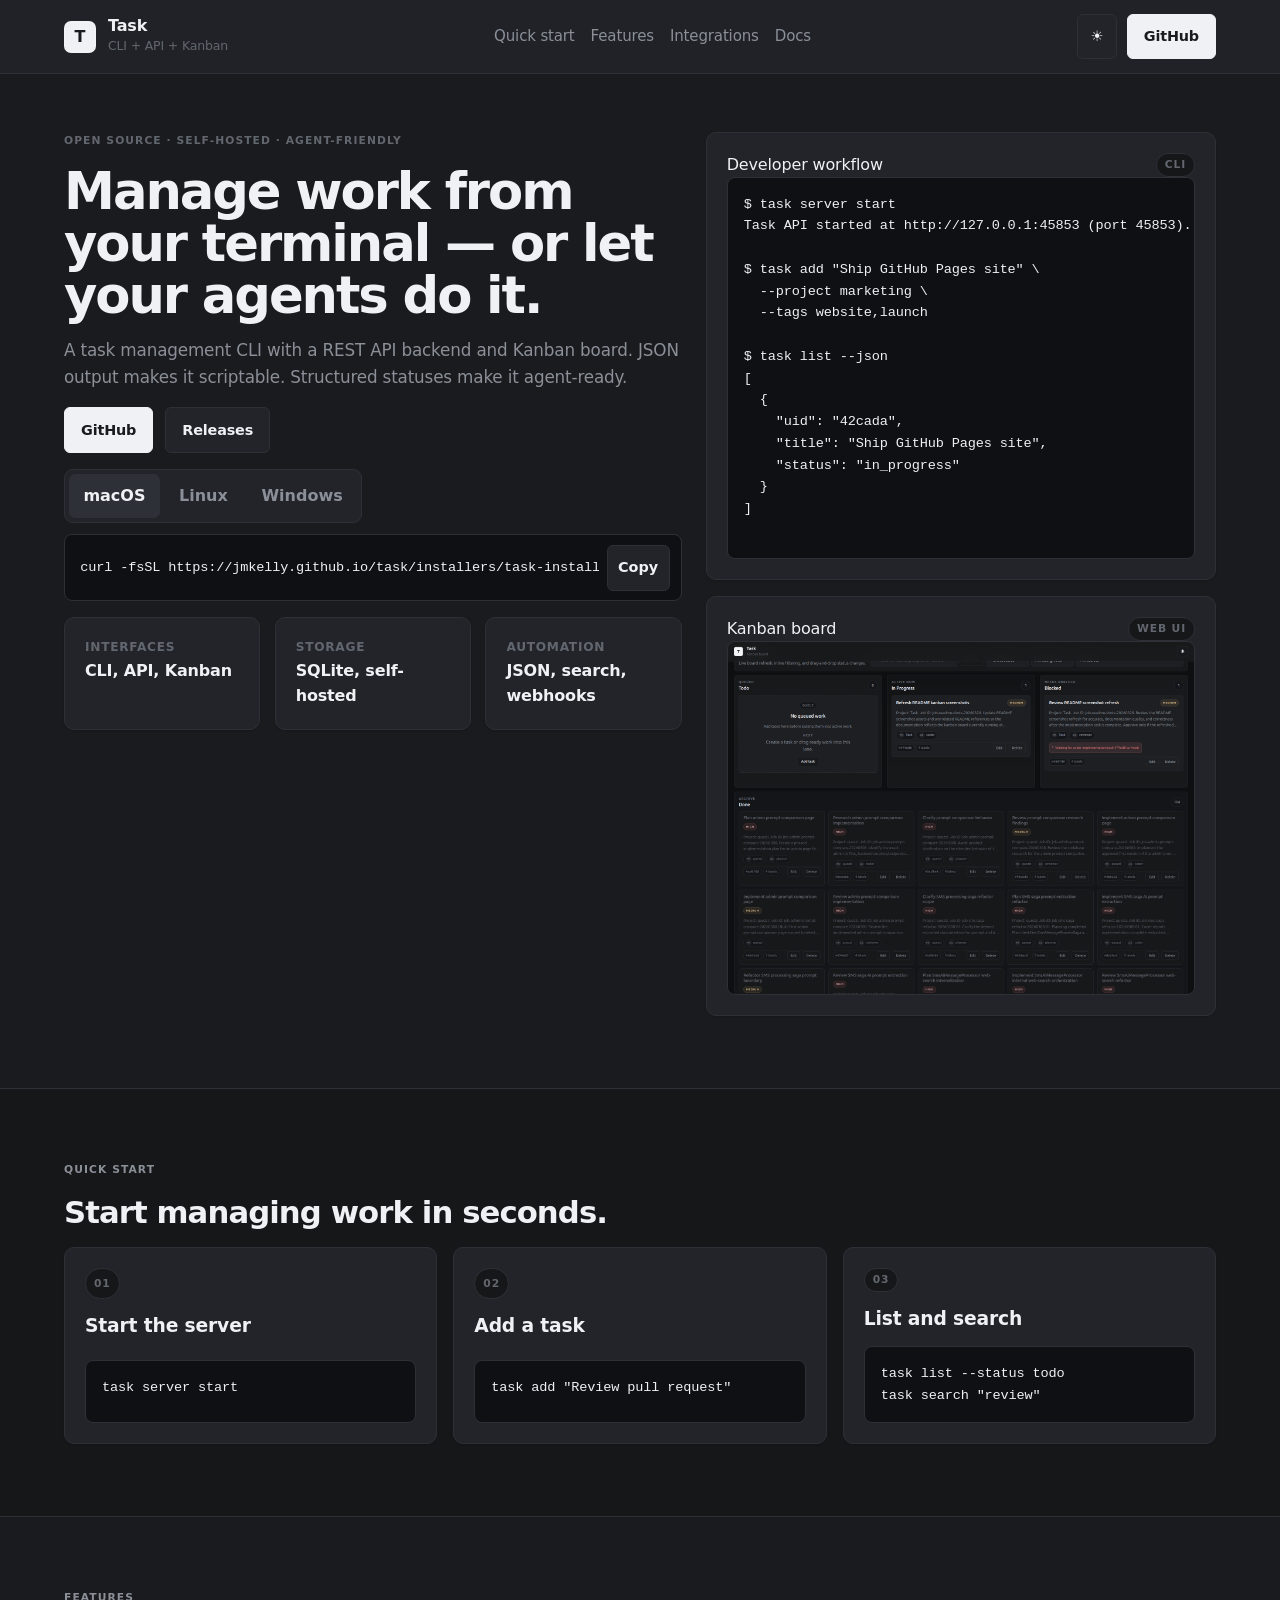
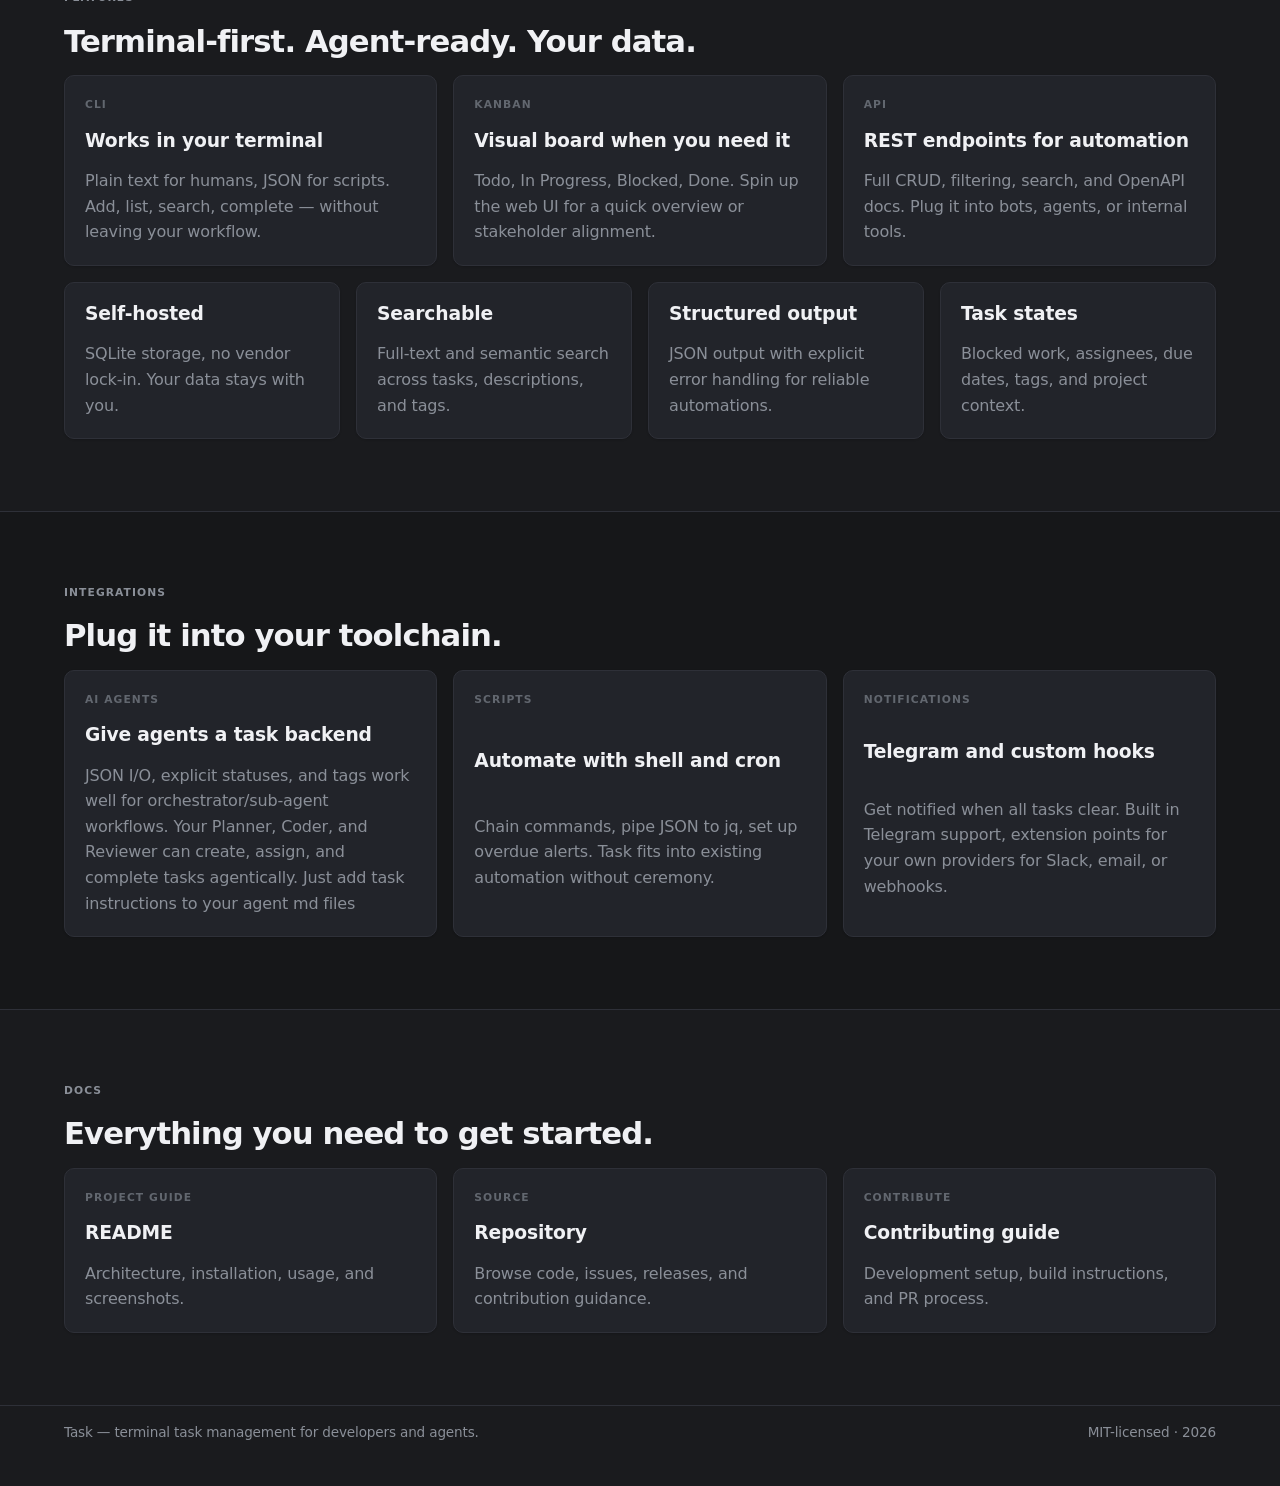
==== commit 4ce361b3: "chore(docs): tidy up the github pages site" ====
--- a/docs/index.html
+++ b/docs/index.html
@@ -100,7 +100,7 @@
                             <span class="panel-badge">CLI</span>
                         </div>
                         <pre class="terminal-window"><code>$ task server start
-Task.Ready
+Task API started at http://127.0.0.1:45853 (port 45853).
 
 $ task add "Ship GitHub Pages site" \
   --project marketing \
@@ -113,7 +113,8 @@
     "title": "Ship GitHub Pages site",
     "status": "in_progress"
   }
-]</code></pre>
+]
+						</code></pre>
                     </article>
 
                     <article class="surface-card preview-card">
@@ -214,7 +215,7 @@
                     <article class="surface-card feature-card">
                         <span class="card-kicker">AI agents</span>
                         <h3>Give agents a task backend</h3>
-                        <p>JSON I/O, explicit statuses, and tags work well for orchestrator/sub-agent workflows. Your Planner, Coder, and Reviewer can create, assign, and complete tasks programmatically.</p>
+                        <p>JSON I/O, explicit statuses, and tags work well for orchestrator/sub-agent workflows. Your Planner, Coder, and Reviewer can create, assign, and complete tasks agentically. Just add task instructions to your agent md files</p>
                     </article>
                     <article class="surface-card feature-card">
                         <span class="card-kicker">Scripts</span>
@@ -224,7 +225,7 @@
                     <article class="surface-card feature-card">
                         <span class="card-kicker">Notifications</span>
                         <h3>Telegram and custom hooks</h3>
-                        <p>Get notified when all tasks clear. Extend with your own providers for Slack, email, or webhooks.</p>
+                        <p>Get notified when all tasks clear. Built in Telegram support, extension points for your own providers for Slack, email, or webhooks.</p>
                     </article>
                 </div>
             </div>
@@ -265,4 +266,4 @@
         </div>
     </footer>
 </body>
-</html>+</html>
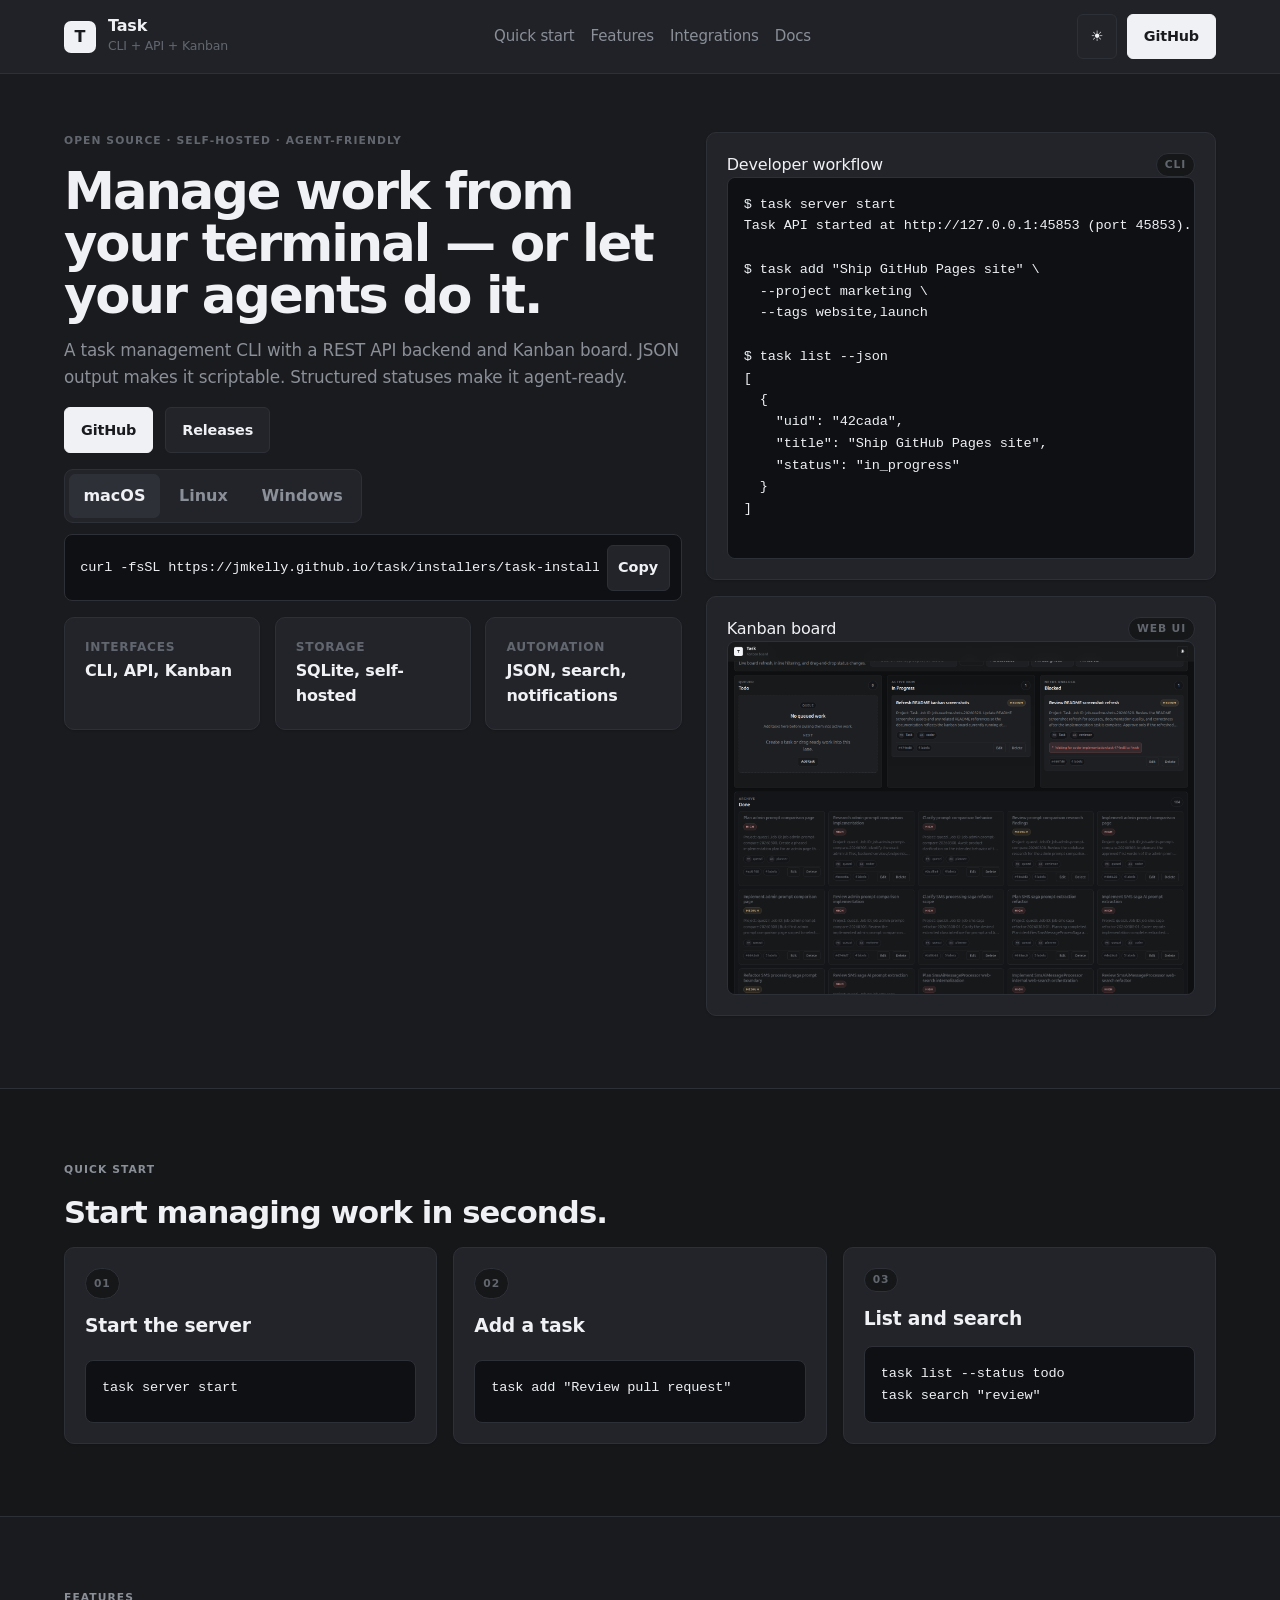
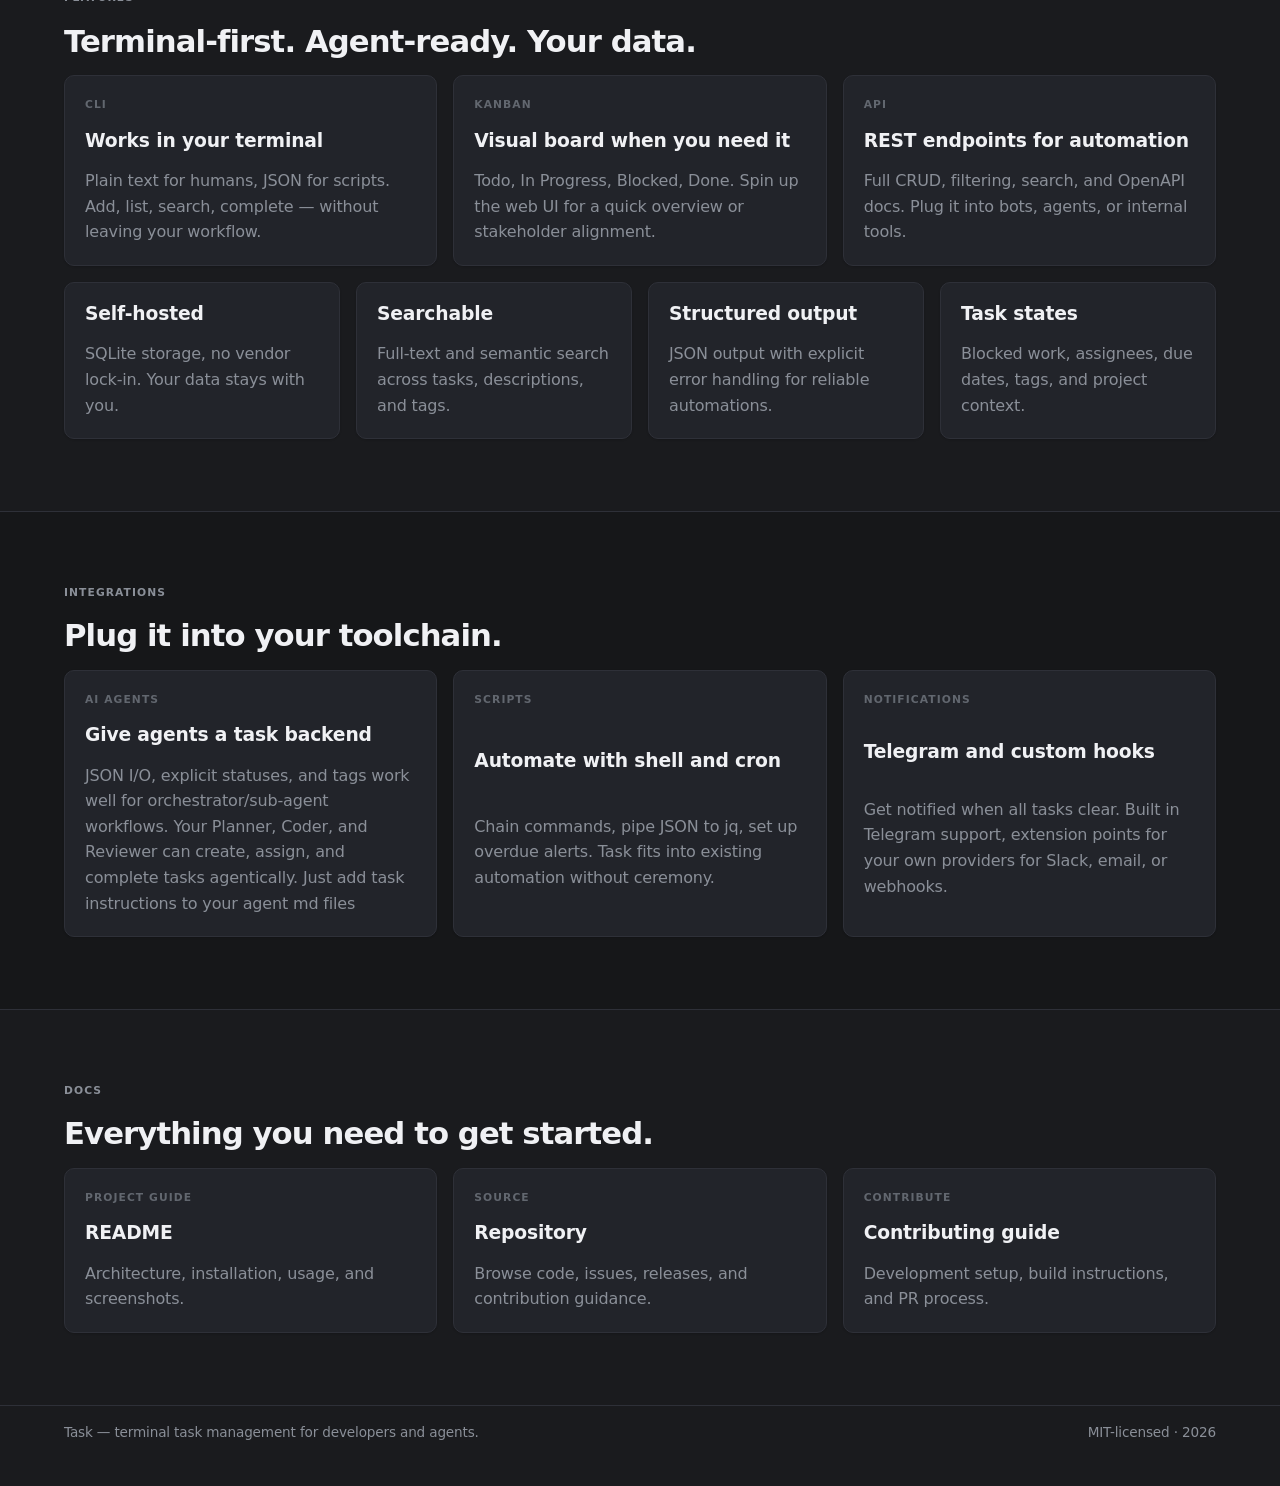
==== commit d6d3219e: "chore(docs): fix" ====
--- a/docs/index.html
+++ b/docs/index.html
@@ -88,7 +88,7 @@
                         </div>
                         <div class="metric-card surface-card">
                             <dt>Automation</dt>
-                            <dd>JSON, search, webhooks</dd>
+                            <dd>JSON, search, notifications</dd>
                         </div>
                     </dl>
                 </div>
